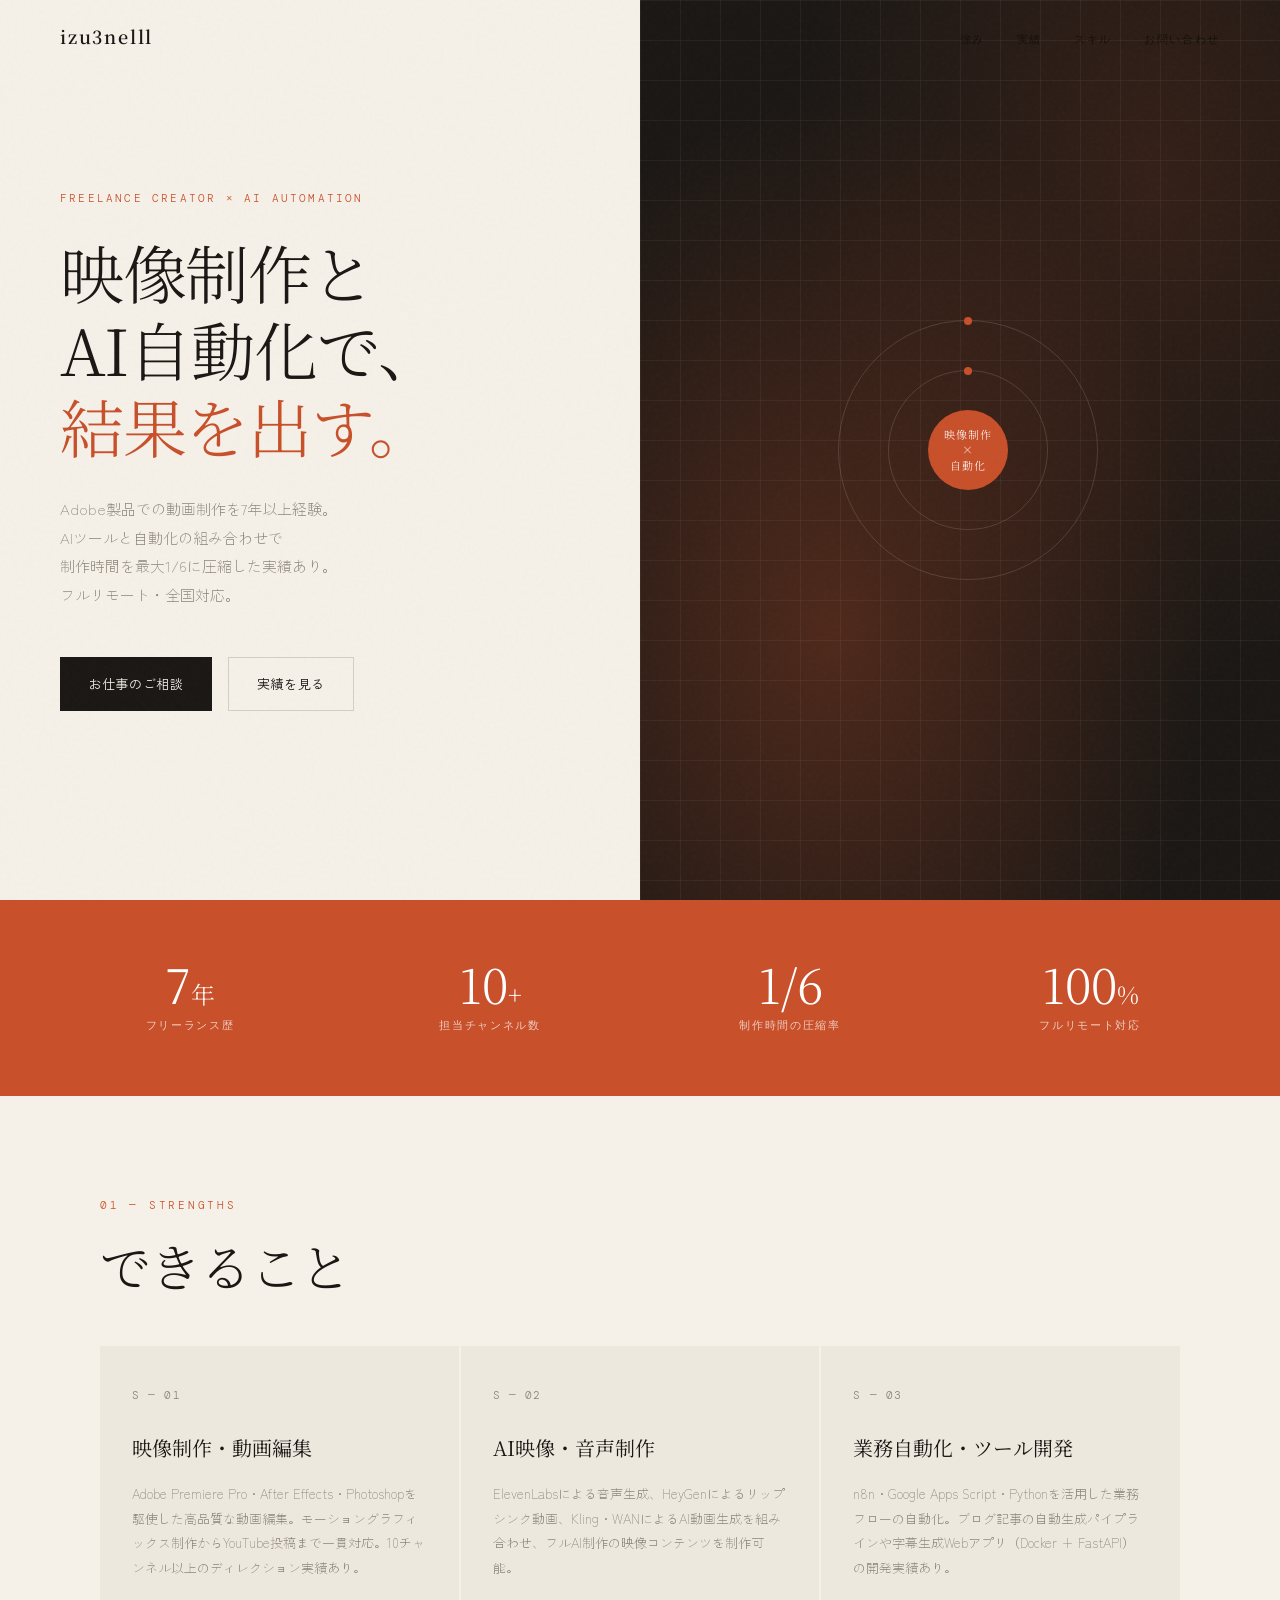
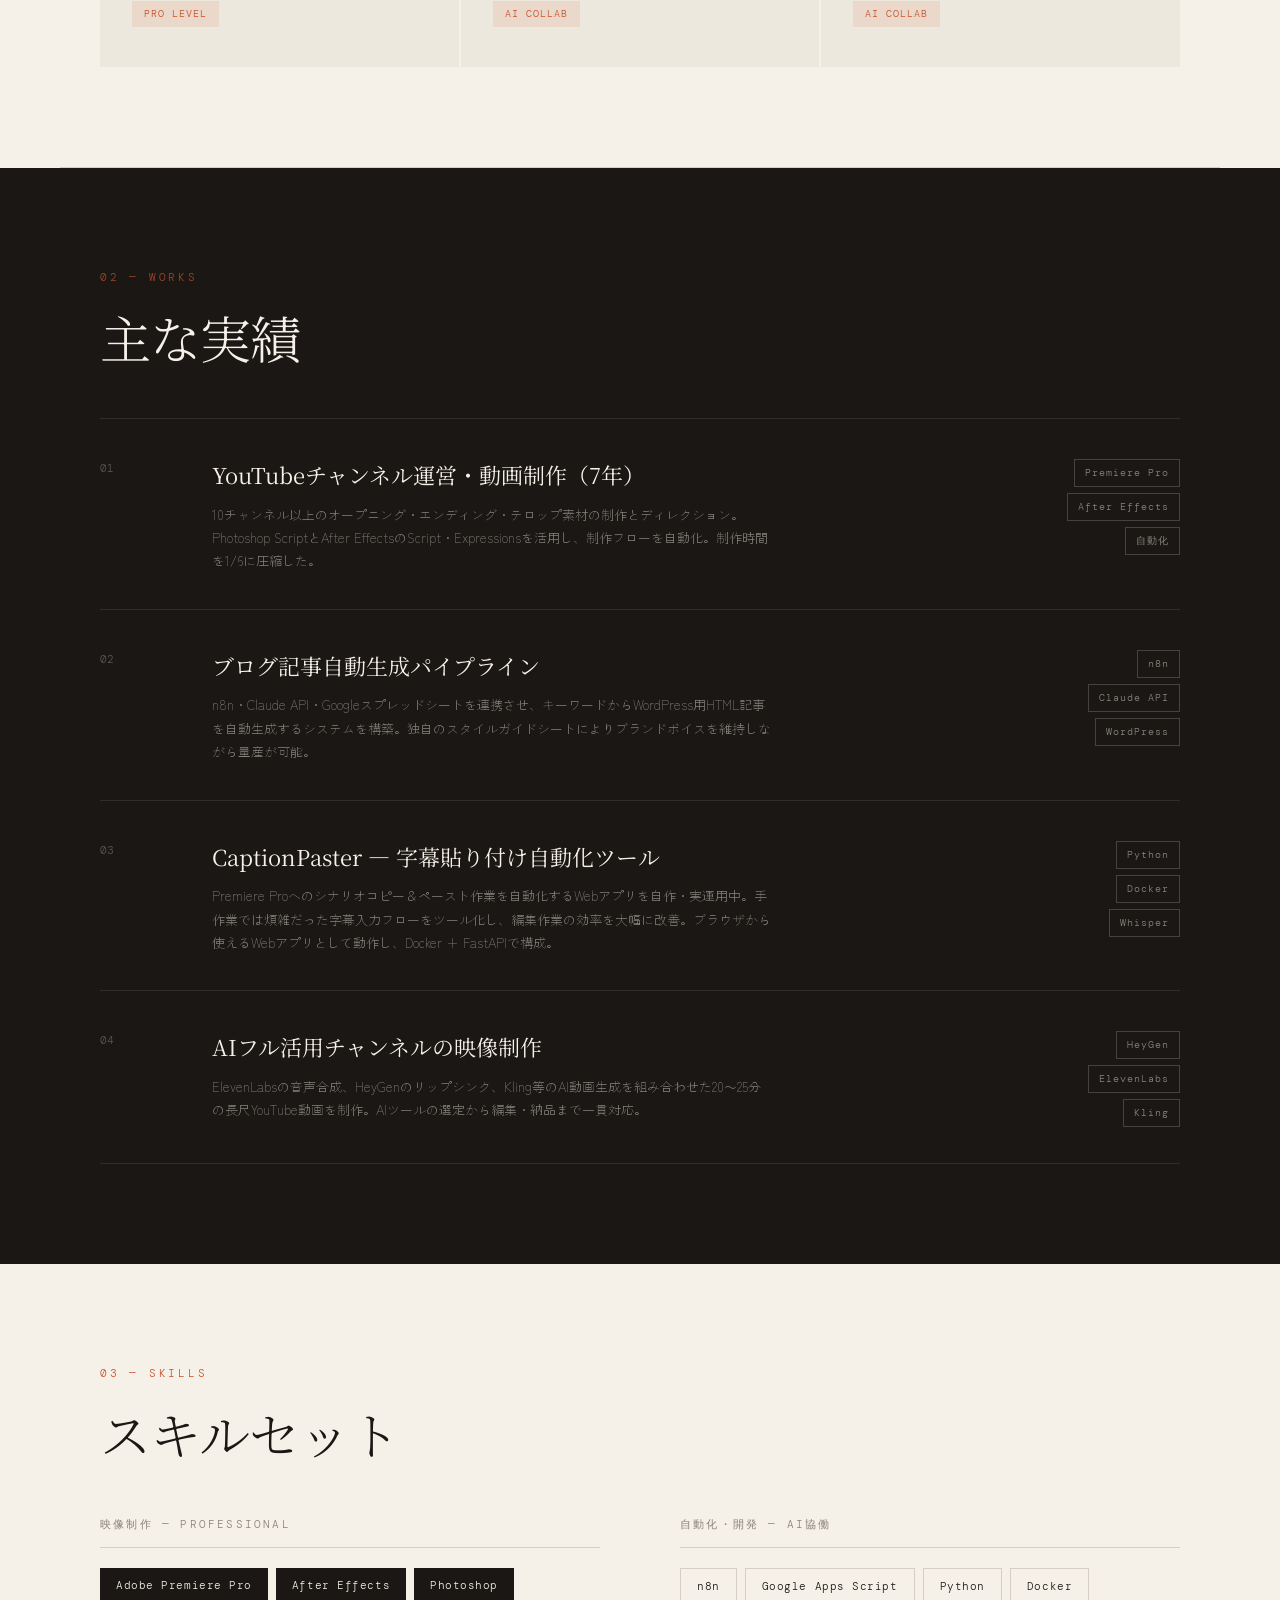
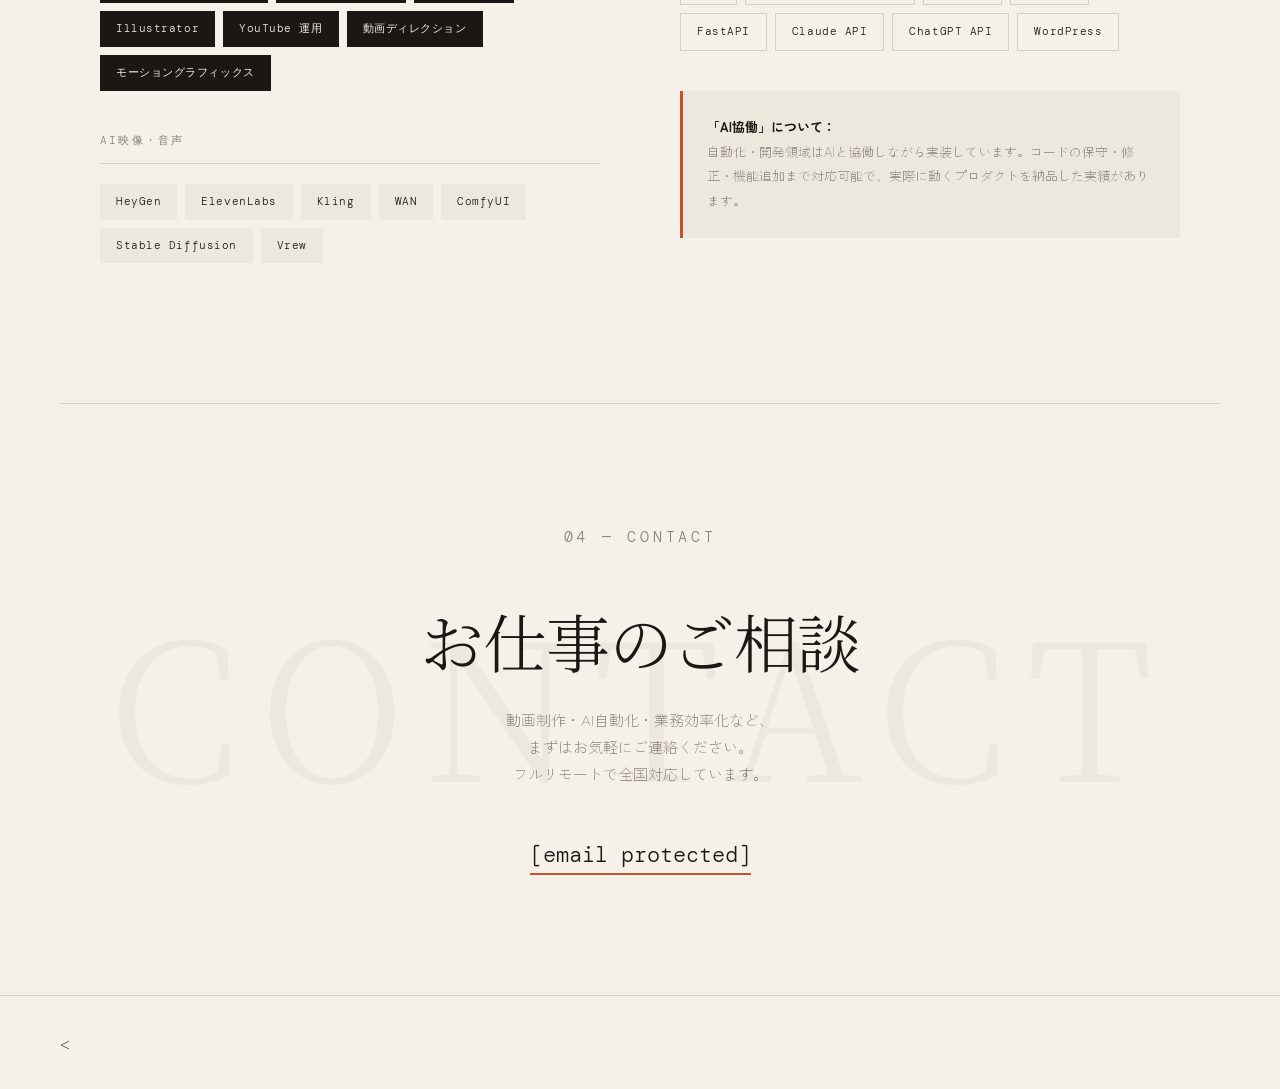
==== index.html @ 780c5727 "Create index.html" ====
<!DOCTYPE html>
<html lang="ja">
<head>
<meta charset="UTF-8">
<meta name="viewport" content="width=device-width, initial-scale=1.0">
<title>izu3nelll | 映像制作 × AI自動化 フリーランス</title>
<link href="https://fonts.googleapis.com/css2?family=Noto+Serif+JP:wght@300;400;600&family=Zen+Kaku+Gothic+New:wght@300;400;700&family=DM+Mono:ital,wght@0,300;1,300&display=swap" rel="stylesheet">
<style>
  :root {
    --ink: #1a1714;
    --paper: #f5f0e8;
    --accent: #c8502a;
    --muted: #8a8278;
    --light: #ede8de;
    --border: #d4cec4;
  }

  *, *::before, *::after { box-sizing: border-box; margin: 0; padding: 0; }

  html { scroll-behavior: smooth; }

  body {
    background: var(--paper);
    color: var(--ink);
    font-family: 'Zen Kaku Gothic New', sans-serif;
    font-weight: 300;
    line-height: 1.8;
    overflow-x: hidden;
  }

  /* ── NOISE TEXTURE OVERLAY ── */
  body::before {
    content: '';
    position: fixed;
    inset: 0;
    background-image: url("data:image/svg+xml,%3Csvg viewBox='0 0 256 256' xmlns='http://www.w3.org/2000/svg'%3E%3Cfilter id='noise'%3E%3CfeTurbulence type='fractalNoise' baseFrequency='0.9' numOctaves='4' stitchTiles='stitch'/%3E%3C/filter%3E%3Crect width='100%25' height='100%25' filter='url(%23noise)' opacity='0.04'/%3E%3C/svg%3E");
    pointer-events: none;
    z-index: 100;
    opacity: 0.6;
  }

  /* ── HEADER ── */
  header {
    min-height: 100vh;
    display: grid;
    grid-template-columns: 1fr 1fr;
    position: relative;
    overflow: hidden;
  }

  .header-left {
    padding: 80px 60px;
    display: flex;
    flex-direction: column;
    justify-content: center;
    position: relative;
    z-index: 2;
  }

  .header-right {
    background: var(--ink);
    position: relative;
    overflow: hidden;
    display: flex;
    align-items: center;
    justify-content: center;
  }

  .header-right::before {
    content: '';
    position: absolute;
    inset: 0;
    background: 
      radial-gradient(ellipse at 30% 70%, rgba(200, 80, 42, 0.3) 0%, transparent 60%),
      radial-gradient(ellipse at 80% 20%, rgba(200, 80, 42, 0.15) 0%, transparent 50%);
  }

  .grid-lines {
    position: absolute;
    inset: 0;
    background-image: 
      linear-gradient(rgba(245,240,232,0.05) 1px, transparent 1px),
      linear-gradient(90deg, rgba(245,240,232,0.05) 1px, transparent 1px);
    background-size: 40px 40px;
  }

  .header-visual {
    position: relative;
    z-index: 2;
    text-align: center;
    padding: 40px;
  }

  .header-visual .big-number {
    font-family: 'DM Mono', monospace;
    font-size: clamp(80px, 12vw, 160px);
    color: rgba(245,240,232,0.08);
    line-height: 1;
    letter-spacing: -0.05em;
    position: absolute;
    top: 50%;
    left: 50%;
    transform: translate(-50%, -50%);
    white-space: nowrap;
  }

  .skill-orbit {
    position: relative;
    width: 280px;
    height: 280px;
  }

  .orbit-center {
    position: absolute;
    top: 50%; left: 50%;
    transform: translate(-50%, -50%);
    width: 80px; height: 80px;
    border-radius: 50%;
    background: var(--accent);
    display: flex;
    align-items: center;
    justify-content: center;
    font-family: 'Noto Serif JP', serif;
    font-size: 11px;
    color: white;
    letter-spacing: 0.1em;
    text-align: center;
    line-height: 1.4;
  }

  .orbit-ring {
    position: absolute;
    top: 50%; left: 50%;
    border-radius: 50%;
    border: 1px solid rgba(245,240,232,0.15);
  }

  .orbit-ring-1 {
    width: 160px; height: 160px;
    margin: -80px 0 0 -80px;
    animation: rotate 20s linear infinite;
  }

  .orbit-ring-2 {
    width: 260px; height: 260px;
    margin: -130px 0 0 -130px;
    animation: rotate 35s linear infinite reverse;
  }

  .orbit-dot {
    position: absolute;
    width: 8px; height: 8px;
    border-radius: 50%;
    background: var(--accent);
    top: -4px; left: 50%;
    margin-left: -4px;
  }

  .orbit-label {
    position: absolute;
    font-family: 'DM Mono', monospace;
    font-size: 10px;
    color: rgba(245,240,232,0.7);
    white-space: nowrap;
    letter-spacing: 0.05em;
  }

  @keyframes rotate {
    from { transform: rotate(0deg); }
    to { transform: rotate(360deg); }
  }

  .eyebrow {
    font-family: 'DM Mono', monospace;
    font-size: 11px;
    letter-spacing: 0.2em;
    color: var(--accent);
    text-transform: uppercase;
    margin-bottom: 24px;
    opacity: 0;
    animation: fadeUp 0.8s ease 0.2s forwards;
  }

  h1 {
    font-family: 'Noto Serif JP', serif;
    font-size: clamp(42px, 5vw, 72px);
    font-weight: 300;
    line-height: 1.2;
    letter-spacing: -0.02em;
    margin-bottom: 32px;
    opacity: 0;
    animation: fadeUp 0.8s ease 0.4s forwards;
  }

  h1 em {
    font-style: normal;
    color: var(--accent);
  }

  .tagline {
    font-size: 15px;
    color: var(--muted);
    line-height: 1.9;
    max-width: 420px;
    margin-bottom: 48px;
    opacity: 0;
    animation: fadeUp 0.8s ease 0.6s forwards;
  }

  .cta-group {
    display: flex;
    gap: 16px;
    flex-wrap: wrap;
    opacity: 0;
    animation: fadeUp 0.8s ease 0.8s forwards;
  }

  .btn {
    display: inline-flex;
    align-items: center;
    gap: 8px;
    padding: 14px 28px;
    font-family: 'Zen Kaku Gothic New', sans-serif;
    font-size: 13px;
    font-weight: 400;
    letter-spacing: 0.05em;
    text-decoration: none;
    transition: all 0.3s ease;
    cursor: pointer;
    border: none;
  }

  .btn-primary {
    background: var(--ink);
    color: var(--paper);
  }

  .btn-primary:hover {
    background: var(--accent);
    transform: translateY(-2px);
  }

  .btn-secondary {
    background: transparent;
    color: var(--ink);
    border: 1px solid var(--border);
  }

  .btn-secondary:hover {
    border-color: var(--ink);
    transform: translateY(-2px);
  }

  @keyframes fadeUp {
    from { opacity: 0; transform: translateY(20px); }
    to { opacity: 1; transform: translateY(0); }
  }

  /* ── NAV ── */
  nav {
    position: fixed;
    top: 0; left: 0; right: 0;
    z-index: 50;
    padding: 20px 60px;
    display: flex;
    justify-content: space-between;
    align-items: center;
    mix-blend-mode: multiply;
  }

  .nav-logo {
    font-family: 'Noto Serif JP', serif;
    font-size: 18px;
    font-weight: 600;
    color: var(--ink);
    letter-spacing: 0.1em;
  }

  .nav-links {
    display: flex;
    gap: 32px;
    list-style: none;
  }

  .nav-links a {
    font-family: 'DM Mono', monospace;
    font-size: 11px;
    letter-spacing: 0.15em;
    color: var(--ink);
    text-decoration: none;
    text-transform: uppercase;
    opacity: 0.6;
    transition: opacity 0.2s;
  }

  .nav-links a:hover { opacity: 1; }

  /* ── SECTIONS ── */
  section {
    padding: 100px 60px;
    max-width: 1200px;
    margin: 0 auto;
  }

  .section-label {
    font-family: 'DM Mono', monospace;
    font-size: 11px;
    letter-spacing: 0.25em;
    color: var(--accent);
    text-transform: uppercase;
    margin-bottom: 16px;
  }

  h2 {
    font-family: 'Noto Serif JP', serif;
    font-size: clamp(32px, 4vw, 52px);
    font-weight: 300;
    line-height: 1.3;
    margin-bottom: 48px;
    letter-spacing: -0.02em;
  }

  /* ── STRENGTHS ── */
  .strengths-grid {
    display: grid;
    grid-template-columns: repeat(3, 1fr);
    gap: 2px;
    margin-top: 48px;
  }

  .strength-card {
    background: var(--light);
    padding: 40px 32px;
    position: relative;
    overflow: hidden;
    transition: background 0.3s ease;
  }

  .strength-card:hover {
    background: var(--ink);
    color: var(--paper);
  }

  .strength-card:hover .strength-num,
  .strength-card:hover .strength-desc {
    color: rgba(245,240,232,0.5);
  }

  .strength-card:hover h3 {
    color: var(--paper);
  }

  .strength-num {
    font-family: 'DM Mono', monospace;
    font-size: 11px;
    color: var(--muted);
    letter-spacing: 0.1em;
    margin-bottom: 24px;
    transition: color 0.3s;
  }

  .strength-card h3 {
    font-family: 'Noto Serif JP', serif;
    font-size: 20px;
    font-weight: 400;
    margin-bottom: 16px;
    transition: color 0.3s;
  }

  .strength-desc {
    font-size: 13px;
    line-height: 1.9;
    color: var(--muted);
    transition: color 0.3s;
  }

  .strength-tag {
    display: inline-block;
    margin-top: 20px;
    padding: 4px 12px;
    background: rgba(200,80,42,0.1);
    color: var(--accent);
    font-family: 'DM Mono', monospace;
    font-size: 10px;
    letter-spacing: 0.1em;
  }

  /* ── WORKS ── */
  .works-section {
    background: var(--ink);
    color: var(--paper);
    max-width: 100%;
    padding: 100px 0;
  }

  .works-inner {
    max-width: 1200px;
    margin: 0 auto;
    padding: 0 60px;
  }

  .works-section .section-label {
    color: rgba(200,80,42,0.8);
  }

  .works-section h2 {
    color: var(--paper);
  }

  .works-list {
    margin-top: 48px;
  }

  .work-item {
    display: grid;
    grid-template-columns: 80px 1fr auto;
    align-items: start;
    gap: 32px;
    padding: 36px 0;
    border-bottom: 1px solid rgba(245,240,232,0.1);
    transition: all 0.3s ease;
    cursor: default;
  }

  .work-item:first-child {
    border-top: 1px solid rgba(245,240,232,0.1);
  }

  .work-item:hover {
    padding-left: 16px;
  }

  .work-num {
    font-family: 'DM Mono', monospace;
    font-size: 11px;
    color: rgba(245,240,232,0.3);
    padding-top: 4px;
  }

  .work-content h3 {
    font-family: 'Noto Serif JP', serif;
    font-size: 22px;
    font-weight: 400;
    margin-bottom: 8px;
    color: var(--paper);
  }

  .work-content p {
    font-size: 13px;
    color: rgba(245,240,232,0.5);
    line-height: 1.8;
    max-width: 560px;
  }

  .work-tags {
    display: flex;
    flex-direction: column;
    gap: 6px;
    align-items: flex-end;
    padding-top: 4px;
  }

  .tag {
    font-family: 'DM Mono', monospace;
    font-size: 10px;
    letter-spacing: 0.1em;
    padding: 4px 10px;
    border: 1px solid rgba(245,240,232,0.2);
    color: rgba(245,240,232,0.5);
    white-space: nowrap;
  }

  /* ── SKILLS ── */
  .skills-section {
    display: grid;
    grid-template-columns: 1fr 1fr;
    gap: 80px;
    align-items: start;
  }

  .skill-group {
    margin-bottom: 40px;
  }

  .skill-group-title {
    font-family: 'DM Mono', monospace;
    font-size: 11px;
    letter-spacing: 0.2em;
    color: var(--muted);
    text-transform: uppercase;
    margin-bottom: 20px;
    padding-bottom: 12px;
    border-bottom: 1px solid var(--border);
  }

  .skill-items {
    display: flex;
    flex-wrap: wrap;
    gap: 8px;
  }

  .skill-chip {
    padding: 8px 16px;
    background: var(--light);
    font-family: 'DM Mono', monospace;
    font-size: 11px;
    color: var(--ink);
    letter-spacing: 0.05em;
    transition: all 0.2s;
  }

  .skill-chip:hover {
    background: var(--ink);
    color: var(--paper);
  }

  .skill-chip.pro {
    background: var(--ink);
    color: var(--paper);
  }

  .skill-chip.ai-collab {
    border: 1px solid var(--border);
    background: transparent;
  }

  .skills-note {
    margin-top: 32px;
    padding: 24px;
    border-left: 3px solid var(--accent);
    background: var(--light);
  }

  .skills-note p {
    font-size: 13px;
    line-height: 1.9;
    color: var(--muted);
  }

  .skills-note strong {
    color: var(--ink);
    font-weight: 700;
  }

  /* ── STATS ── */
  .stats-bar {
    background: var(--accent);
    padding: 60px;
    display: grid;
    grid-template-columns: repeat(4, 1fr);
    gap: 40px;
    text-align: center;
  }

  .stat-item {}

  .stat-num {
    font-family: 'Noto Serif JP', serif;
    font-size: 48px;
    font-weight: 300;
    color: white;
    line-height: 1;
    margin-bottom: 8px;
  }

  .stat-label {
    font-family: 'DM Mono', monospace;
    font-size: 11px;
    letter-spacing: 0.15em;
    color: rgba(255,255,255,0.7);
    text-transform: uppercase;
  }

  /* ── CONTACT ── */
  .contact-section {
    text-align: center;
    padding: 120px 60px;
    position: relative;
    overflow: hidden;
  }

  .contact-section::before {
    content: 'CONTACT';
    position: absolute;
    top: 50%;
    left: 50%;
    transform: translate(-50%, -50%);
    font-family: 'Noto Serif JP', serif;
    font-size: clamp(80px, 15vw, 200px);
    color: rgba(26,23,20,0.04);
    white-space: nowrap;
    pointer-events: none;
    letter-spacing: 0.1em;
  }

  .contact-section h2 {
    font-size: clamp(36px, 5vw, 64px);
    margin-bottom: 24px;
  }

  .contact-section p {
    font-size: 15px;
    color: var(--muted);
    margin-bottom: 48px;
    max-width: 480px;
    margin-left: auto;
    margin-right: auto;
  }

  .contact-email {
    font-family: 'DM Mono', monospace;
    font-size: clamp(14px, 2vw, 22px);
    color: var(--ink);
    text-decoration: none;
    border-bottom: 2px solid var(--accent);
    padding-bottom: 4px;
    transition: color 0.2s;
  }

  .contact-email:hover { color: var(--accent); }

  /* ── FOOTER ── */
  footer {
    padding: 32px 60px;
    border-top: 1px solid var(--border);
    display: flex;
    justify-content: space-between;
    align-items: center;
  }

  footer p {
    font-family: 'DM Mono', monospace;
    font-size: 11px;
    color: var(--muted);
    letter-spacing: 0.1em;
  }

  /* ── DIVIDER ── */
  .divider {
    height: 1px;
    background: var(--border);
    margin: 0 60px;
  }

  /* ── RESPONSIVE ── */
  @media (max-width: 900px) {
    header { grid-template-columns: 1fr; }
    .header-right { display: none; }
    .header-left { padding: 120px 32px 80px; }
    nav { padding: 20px 32px; }
    .nav-links { display: none; }
    section { padding: 72px 32px; }
    .strengths-grid { grid-template-columns: 1fr; gap: 2px; }
    .skills-section { grid-template-columns: 1fr; gap: 48px; }
    .stats-bar { grid-template-columns: repeat(2, 1fr); padding: 40px 32px; }
    .works-inner { padding: 0 32px; }
    .work-item { grid-template-columns: 48px 1fr; }
    .work-tags { display: none; }
    .contact-section { padding: 80px 32px; }
    footer { padding: 24px 32px; flex-direction: column; gap: 12px; text-align: center; }
    .divider { margin: 0 32px; }
  }
</style>
</head>
<body>

<nav>
  <div class="nav-logo">izu3nelll</div>
  <ul class="nav-links">
    <li><a href="#strengths">強み</a></li>
    <li><a href="#works">実績</a></li>
    <li><a href="#skills">スキル</a></li>
    <li><a href="#contact">お問い合わせ</a></li>
  </ul>
</nav>

<!-- HERO -->
<header>
  <div class="header-left">
    <p class="eyebrow">Freelance Creator × AI Automation</p>
    <h1>映像制作と<br>AI自動化で、<br><em>結果を出す。</em></h1>
    <p class="tagline">
      Adobe製品での動画制作を7年以上経験。<br>
      AIツールと自動化の組み合わせで<br>制作時間を最大1/6に圧縮した実績あり。<br>
      フルリモート・全国対応。
    </p>
    <div class="cta-group">
      <a href="#contact" class="btn btn-primary">お仕事のご相談</a>
      <a href="#works" class="btn btn-secondary">実績を見る</a>
    </div>
  </div>

  <div class="header-right">
    <div class="grid-lines"></div>
    <div class="big-number">7Y</div>
    <div class="header-visual">
      <div class="skill-orbit">
        <div class="orbit-ring orbit-ring-1">
          <div class="orbit-dot"></div>
        </div>
        <div class="orbit-ring orbit-ring-2">
          <div class="orbit-dot"></div>
        </div>
        <div class="orbit-center">映像制作<br>×<br>自動化</div>
      </div>
    </div>
  </div>
</header>

<!-- STATS -->
<div class="stats-bar">
  <div class="stat-item">
    <div class="stat-num">7<span style="font-size:24px">年</span></div>
    <div class="stat-label">フリーランス歴</div>
  </div>
  <div class="stat-item">
    <div class="stat-num">10<span style="font-size:24px">+</span></div>
    <div class="stat-label">担当チャンネル数</div>
  </div>
  <div class="stat-item">
    <div class="stat-num">1/6</div>
    <div class="stat-label">制作時間の圧縮率</div>
  </div>
  <div class="stat-item">
    <div class="stat-num">100<span style="font-size:24px">%</span></div>
    <div class="stat-label">フルリモート対応</div>
  </div>
</div>

<!-- STRENGTHS -->
<section id="strengths">
  <p class="section-label">01 — Strengths</p>
  <h2>できること</h2>

  <div class="strengths-grid">
    <div class="strength-card">
      <p class="strength-num">S — 01</p>
      <h3>映像制作・動画編集</h3>
      <p class="strength-desc">
        Adobe Premiere Pro・After Effects・Photoshopを駆使した高品質な動画編集。モーショングラフィックス制作からYouTube投稿まで一貫対応。10チャンネル以上のディレクション実績あり。
      </p>
      <span class="strength-tag">PRO LEVEL</span>
    </div>

    <div class="strength-card">
      <p class="strength-num">S — 02</p>
      <h3>AI映像・音声制作</h3>
      <p class="strength-desc">
        ElevenLabsによる音声生成、HeyGenによるリップシンク動画、Kling・WANによるAI動画生成を組み合わせ、フルAI制作の映像コンテンツを制作可能。
      </p>
      <span class="strength-tag">AI COLLAB</span>
    </div>

    <div class="strength-card">
      <p class="strength-num">S — 03</p>
      <h3>業務自動化・ツール開発</h3>
      <p class="strength-desc">
        n8n・Google Apps Script・Pythonを活用した業務フローの自動化。ブログ記事の自動生成パイプラインや字幕生成Webアプリ（Docker + FastAPI）の開発実績あり。
      </p>
      <span class="strength-tag">AI COLLAB</span>
    </div>
  </div>
</section>

<div class="divider"></div>

<!-- WORKS -->
<div class="works-section" id="works">
  <div class="works-inner">
    <p class="section-label">02 — Works</p>
    <h2>主な実績</h2>

    <div class="works-list">
      <div class="work-item">
        <div class="work-num">01</div>
        <div class="work-content">
          <h3>YouTubeチャンネル運営・動画制作（7年）</h3>
          <p>10チャンネル以上のオープニング・エンディング・テロップ素材の制作とディレクション。Photoshop ScriptとAfter EffectsのScript・Expressionsを活用し、制作フローを自動化。制作時間を1/6に圧縮した。</p>
        </div>
        <div class="work-tags">
          <span class="tag">Premiere Pro</span>
          <span class="tag">After Effects</span>
          <span class="tag">自動化</span>
        </div>
      </div>

      <div class="work-item">
        <div class="work-num">02</div>
        <div class="work-content">
          <h3>ブログ記事自動生成パイプライン</h3>
          <p>n8n・Claude API・Googleスプレッドシートを連携させ、キーワードからWordPress用HTML記事を自動生成するシステムを構築。独自のスタイルガイドシートによりブランドボイスを維持しながら量産が可能。</p>
        </div>
        <div class="work-tags">
          <span class="tag">n8n</span>
          <span class="tag">Claude API</span>
          <span class="tag">WordPress</span>
        </div>
      </div>

      <div class="work-item">
        <div class="work-num">03</div>
        <div class="work-content">
          <h3>CaptionPaster — 字幕貼り付け自動化ツール</h3>
          <p>Premiere Proへのシナリオコピー＆ペースト作業を自動化するWebアプリを自作・実運用中。手作業では煩雑だった字幕入力フローをツール化し、編集作業の効率を大幅に改善。ブラウザから使えるWebアプリとして動作し、Docker + FastAPIで構成。</p>
        </div>
        <div class="work-tags">
          <span class="tag">Python</span>
          <span class="tag">Docker</span>
          <span class="tag">Whisper</span>
        </div>
      </div>

      <div class="work-item">
        <div class="work-num">04</div>
        <div class="work-content">
          <h3>AIフル活用チャンネルの映像制作</h3>
          <p>ElevenLabsの音声合成、HeyGenのリップシンク、Kling等のAI動画生成を組み合わせた20〜25分の長尺YouTube動画を制作。AIツールの選定から編集・納品まで一貫対応。</p>
        </div>
        <div class="work-tags">
          <span class="tag">HeyGen</span>
          <span class="tag">ElevenLabs</span>
          <span class="tag">Kling</span>
        </div>
      </div>
    </div>
  </div>
</div>

<!-- SKILLS -->
<section id="skills">
  <p class="section-label">03 — Skills</p>
  <h2>スキルセット</h2>

  <div class="skills-section">
    <div>
      <div class="skill-group">
        <p class="skill-group-title">映像制作 — Professional</p>
        <div class="skill-items">
          <span class="skill-chip pro">Adobe Premiere Pro</span>
          <span class="skill-chip pro">After Effects</span>
          <span class="skill-chip pro">Photoshop</span>
          <span class="skill-chip pro">Illustrator</span>
          <span class="skill-chip pro">YouTube 運用</span>
          <span class="skill-chip pro">動画ディレクション</span>
          <span class="skill-chip pro">モーショングラフィックス</span>
        </div>
      </div>

      <div class="skill-group">
        <p class="skill-group-title">AI映像・音声</p>
        <div class="skill-items">
          <span class="skill-chip">HeyGen</span>
          <span class="skill-chip">ElevenLabs</span>
          <span class="skill-chip">Kling</span>
          <span class="skill-chip">WAN</span>
          <span class="skill-chip">ComfyUI</span>
          <span class="skill-chip">Stable Diffusion</span>
          <span class="skill-chip">Vrew</span>
        </div>
      </div>
    </div>

    <div>
      <div class="skill-group">
        <p class="skill-group-title">自動化・開発 — AI協働</p>
        <div class="skill-items">
          <span class="skill-chip ai-collab">n8n</span>
          <span class="skill-chip ai-collab">Google Apps Script</span>
          <span class="skill-chip ai-collab">Python</span>
          <span class="skill-chip ai-collab">Docker</span>
          <span class="skill-chip ai-collab">FastAPI</span>
          <span class="skill-chip ai-collab">Claude API</span>
          <span class="skill-chip ai-collab">ChatGPT API</span>
          <span class="skill-chip ai-collab">WordPress</span>
        </div>
      </div>

      <div class="skills-note">
        <p>
          <strong>「AI協働」について：</strong><br>
          自動化・開発領域はAIと協働しながら実装しています。コードの保守・修正・機能追加まで対応可能で、実際に動くプロダクトを納品した実績があります。
        </p>
      </div>
    </div>
  </div>
</section>

<div class="divider"></div>

<!-- CONTACT -->
<section id="contact" class="contact-section">
  <p class="section-label">04 — Contact</p>
  <h2>お仕事のご相談</h2>
  <p>
    動画制作・AI自動化・業務効率化など、<br>
    まずはお気軽にご連絡ください。<br>
    フルリモートで全国対応しています。
  </p>
  <a href="/cdn-cgi/l/email-protection#1e67716b6c5e7b737f7772307d7173" class="contact-email"><span class="__cf_email__" data-cfemail="a7dec8d2d5e7c2cac6cecb89c4c8ca">[email&#160;protected]</span></a>
</section>

<footer>
  <
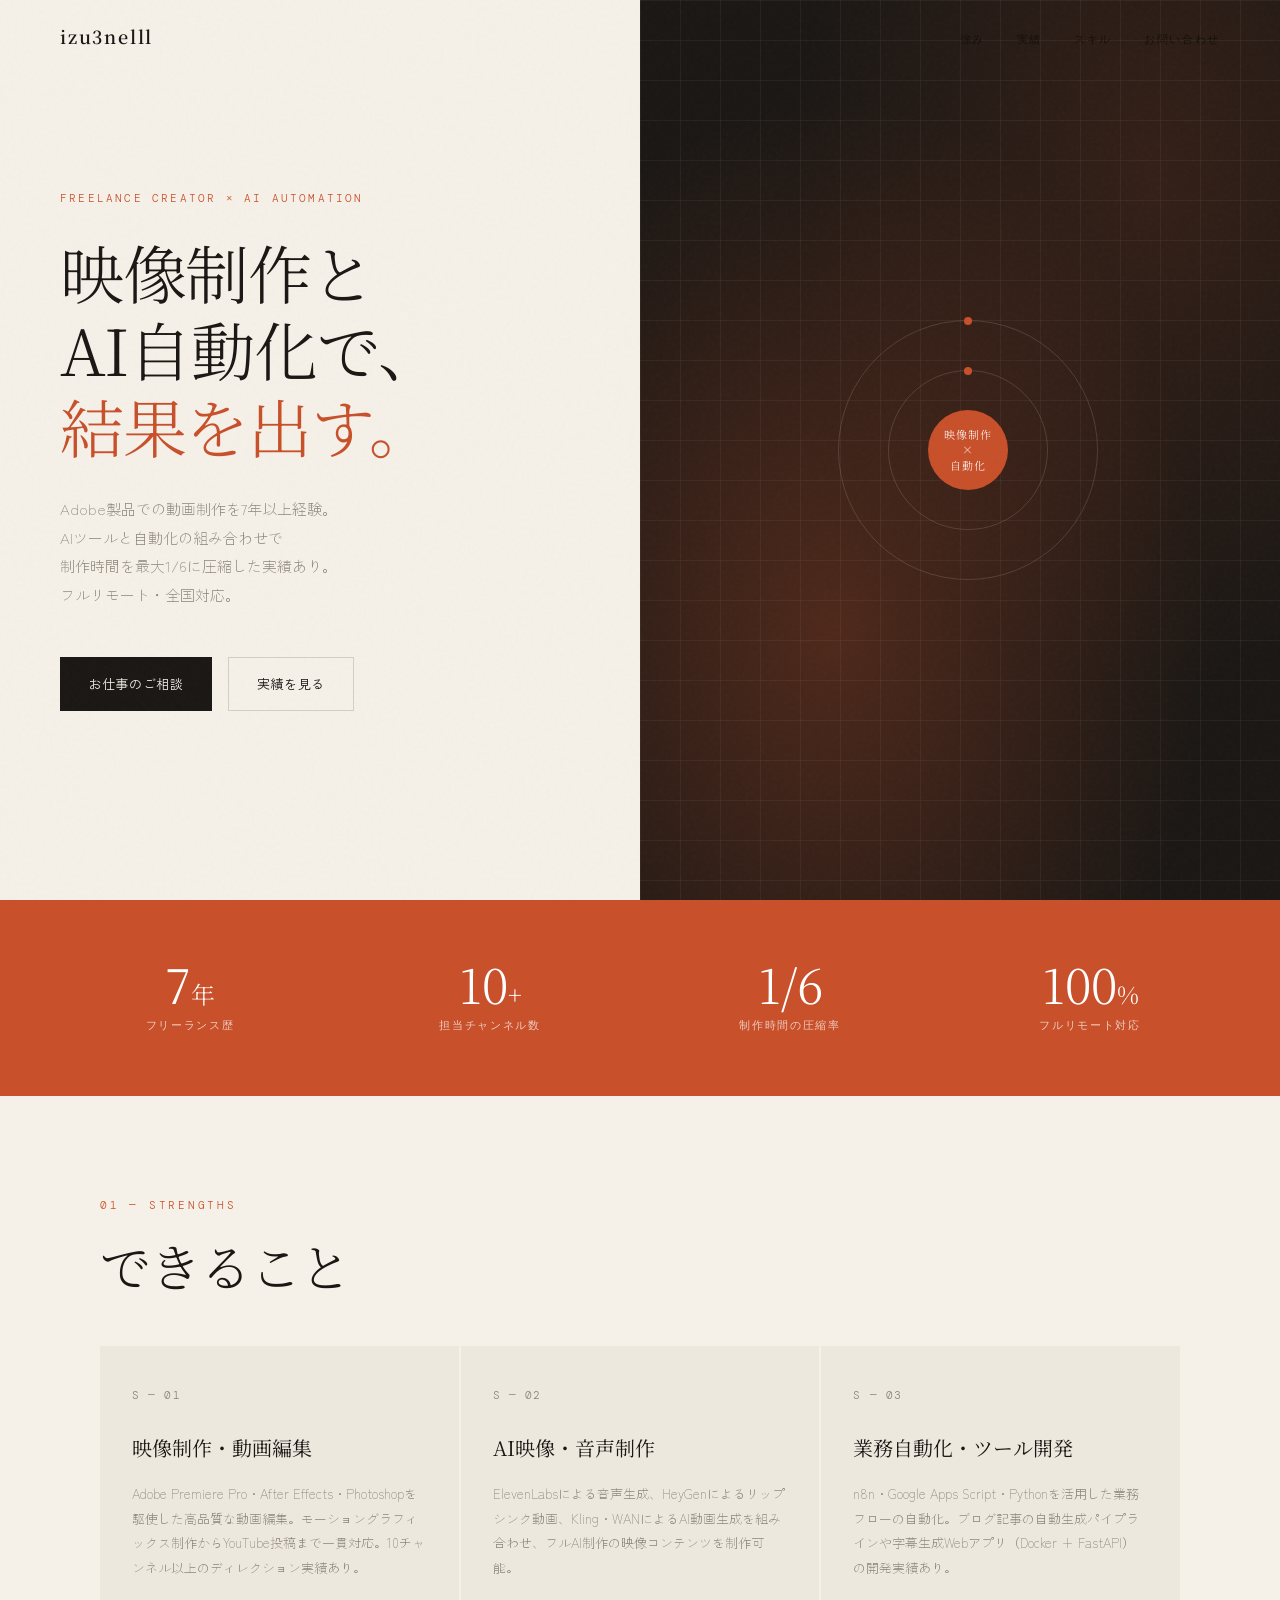
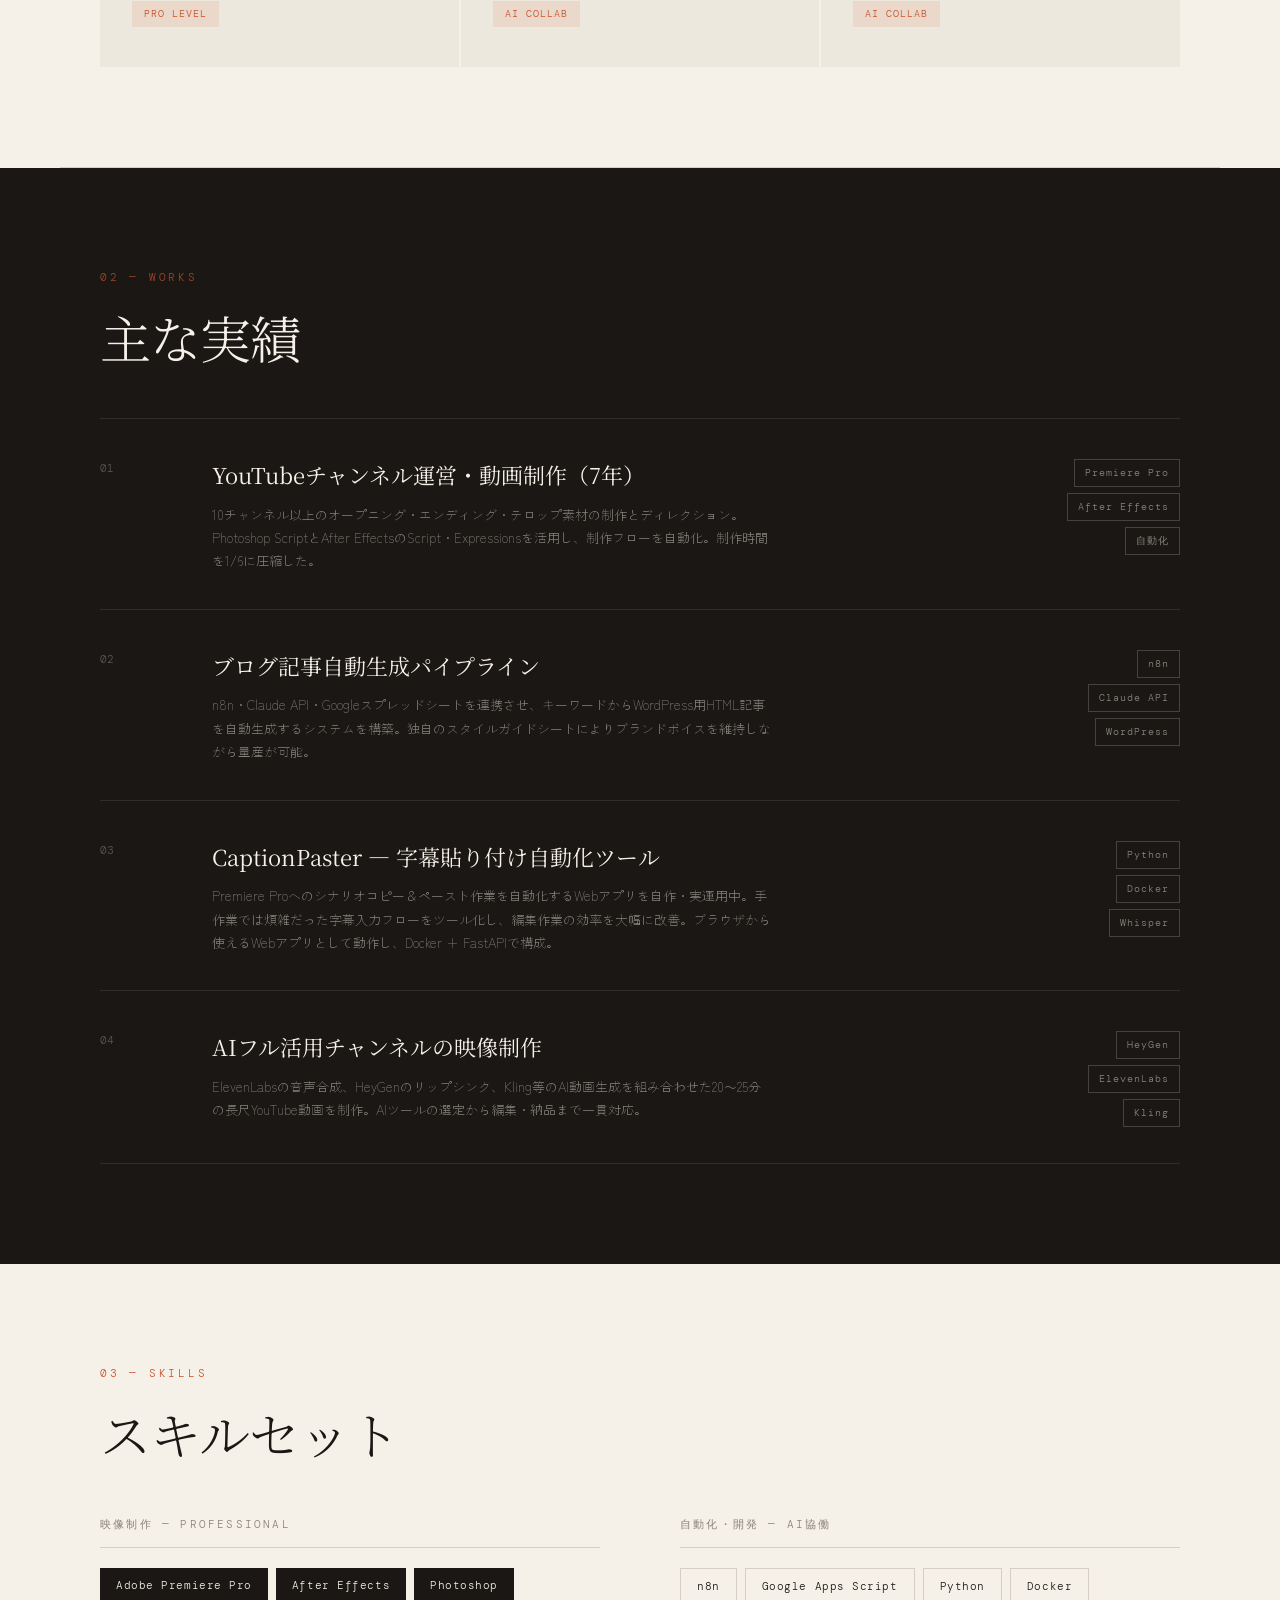
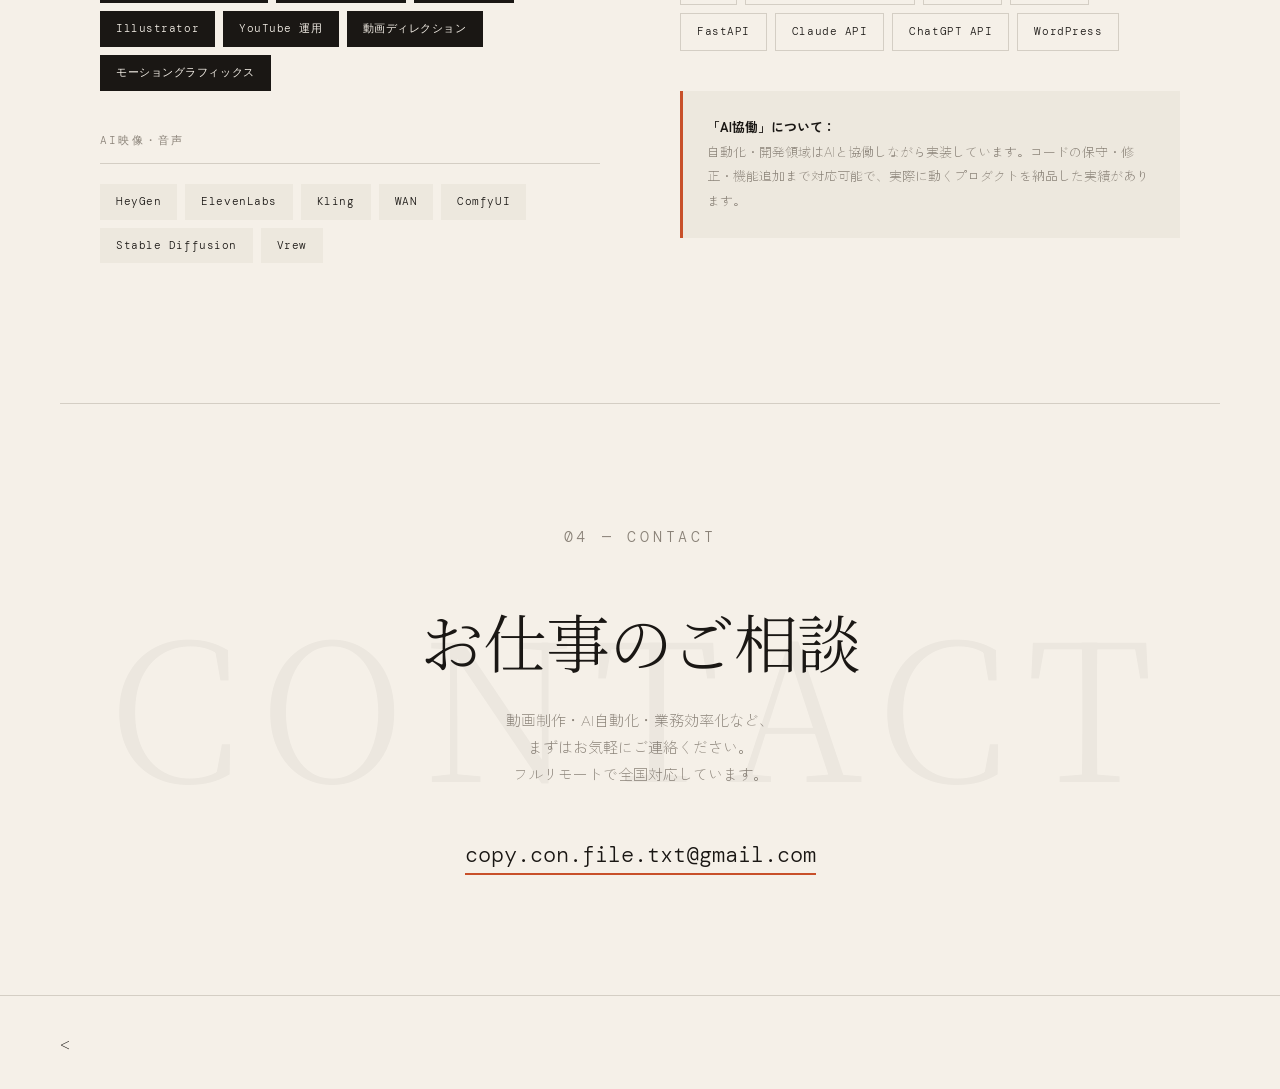
==== commit e815555d: "Update index.html" ====
--- a/index.html
+++ b/index.html
@@ -896,7 +896,7 @@
     まずはお気軽にご連絡ください。<br>
     フルリモートで全国対応しています。
   </p>
-  <a href="/cdn-cgi/l/email-protection#1e67716b6c5e7b737f7772307d7173" class="contact-email"><span class="__cf_email__" data-cfemail="a7dec8d2d5e7c2cac6cecb89c4c8ca">[email&#160;protected]</span></a>
+  <a href="mailto:copy.con.file.txt@gmail.com" class="contact-email">copy.con.file.txt@gmail.com</a>
 </section>
 
 <footer>
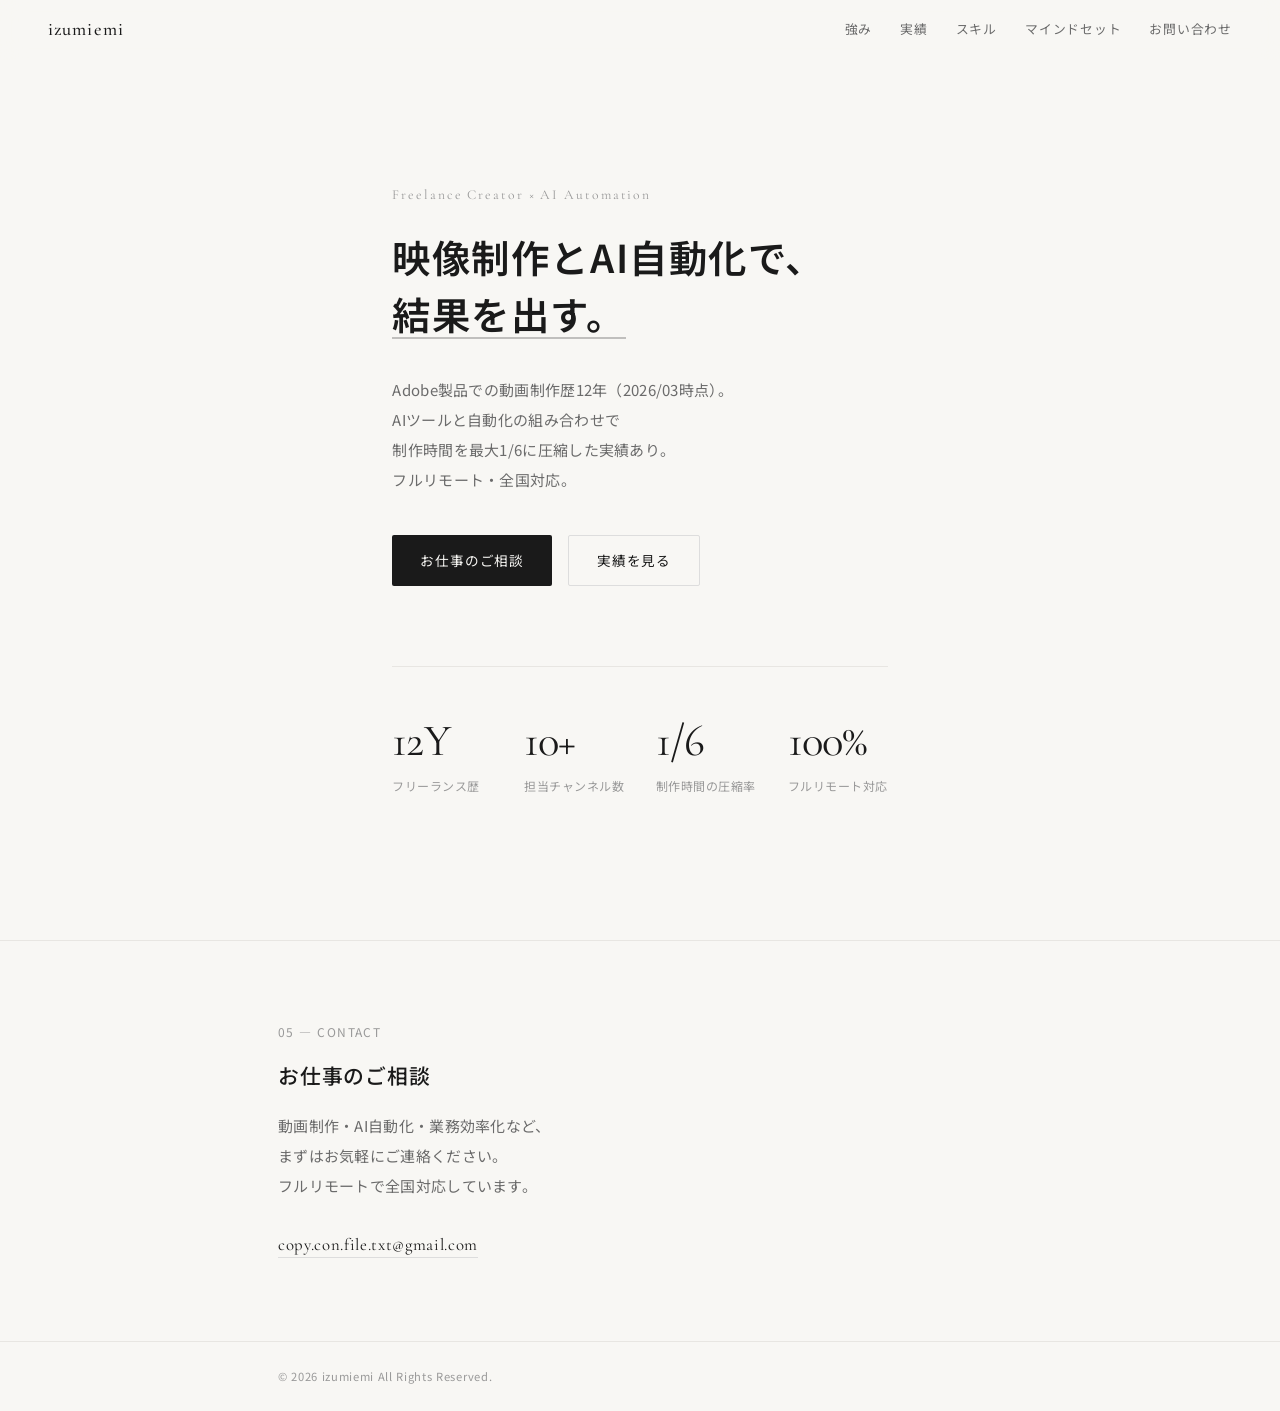
==== commit 1159e4ce: "Add files via upload" ====
--- a/index.html
+++ b/index.html
@@ -1,903 +1,102 @@
 <!DOCTYPE html>
 <html lang="ja">
 <head>
-<meta charset="UTF-8">
-<meta name="viewport" content="width=device-width, initial-scale=1.0">
-<title>izu3nelll | 映像制作 × AI自動化 フリーランス</title>
-<link href="https://fonts.googleapis.com/css2?family=Noto+Serif+JP:wght@300;400;600&family=Zen+Kaku+Gothic+New:wght@300;400;700&family=DM+Mono:ital,wght@0,300;1,300&display=swap" rel="stylesheet">
-<style>
-  :root {
-    --ink: #1a1714;
-    --paper: #f5f0e8;
-    --accent: #c8502a;
-    --muted: #8a8278;
-    --light: #ede8de;
-    --border: #d4cec4;
-  }
-
-  *, *::before, *::after { box-sizing: border-box; margin: 0; padding: 0; }
-
-  html { scroll-behavior: smooth; }
-
-  body {
-    background: var(--paper);
-    color: var(--ink);
-    font-family: 'Zen Kaku Gothic New', sans-serif;
-    font-weight: 300;
-    line-height: 1.8;
-    overflow-x: hidden;
-  }
-
-  /* ── NOISE TEXTURE OVERLAY ── */
-  body::before {
-    content: '';
-    position: fixed;
-    inset: 0;
-    background-image: url("data:image/svg+xml,%3Csvg viewBox='0 0 256 256' xmlns='http://www.w3.org/2000/svg'%3E%3Cfilter id='noise'%3E%3CfeTurbulence type='fractalNoise' baseFrequency='0.9' numOctaves='4' stitchTiles='stitch'/%3E%3C/filter%3E%3Crect width='100%25' height='100%25' filter='url(%23noise)' opacity='0.04'/%3E%3C/svg%3E");
-    pointer-events: none;
-    z-index: 100;
-    opacity: 0.6;
-  }
-
-  /* ── HEADER ── */
-  header {
-    min-height: 100vh;
-    display: grid;
-    grid-template-columns: 1fr 1fr;
-    position: relative;
-    overflow: hidden;
-  }
-
-  .header-left {
-    padding: 80px 60px;
-    display: flex;
-    flex-direction: column;
-    justify-content: center;
-    position: relative;
-    z-index: 2;
-  }
-
-  .header-right {
-    background: var(--ink);
-    position: relative;
-    overflow: hidden;
-    display: flex;
-    align-items: center;
-    justify-content: center;
-  }
-
-  .header-right::before {
-    content: '';
-    position: absolute;
-    inset: 0;
-    background: 
-      radial-gradient(ellipse at 30% 70%, rgba(200, 80, 42, 0.3) 0%, transparent 60%),
-      radial-gradient(ellipse at 80% 20%, rgba(200, 80, 42, 0.15) 0%, transparent 50%);
-  }
-
-  .grid-lines {
-    position: absolute;
-    inset: 0;
-    background-image: 
-      linear-gradient(rgba(245,240,232,0.05) 1px, transparent 1px),
-      linear-gradient(90deg, rgba(245,240,232,0.05) 1px, transparent 1px);
-    background-size: 40px 40px;
-  }
-
-  .header-visual {
-    position: relative;
-    z-index: 2;
-    text-align: center;
-    padding: 40px;
-  }
-
-  .header-visual .big-number {
-    font-family: 'DM Mono', monospace;
-    font-size: clamp(80px, 12vw, 160px);
-    color: rgba(245,240,232,0.08);
-    line-height: 1;
-    letter-spacing: -0.05em;
-    position: absolute;
-    top: 50%;
-    left: 50%;
-    transform: translate(-50%, -50%);
-    white-space: nowrap;
-  }
-
-  .skill-orbit {
-    position: relative;
-    width: 280px;
-    height: 280px;
-  }
-
-  .orbit-center {
-    position: absolute;
-    top: 50%; left: 50%;
-    transform: translate(-50%, -50%);
-    width: 80px; height: 80px;
-    border-radius: 50%;
-    background: var(--accent);
-    display: flex;
-    align-items: center;
-    justify-content: center;
-    font-family: 'Noto Serif JP', serif;
-    font-size: 11px;
-    color: white;
-    letter-spacing: 0.1em;
-    text-align: center;
-    line-height: 1.4;
-  }
-
-  .orbit-ring {
-    position: absolute;
-    top: 50%; left: 50%;
-    border-radius: 50%;
-    border: 1px solid rgba(245,240,232,0.15);
-  }
-
-  .orbit-ring-1 {
-    width: 160px; height: 160px;
-    margin: -80px 0 0 -80px;
-    animation: rotate 20s linear infinite;
-  }
-
-  .orbit-ring-2 {
-    width: 260px; height: 260px;
-    margin: -130px 0 0 -130px;
-    animation: rotate 35s linear infinite reverse;
-  }
-
-  .orbit-dot {
-    position: absolute;
-    width: 8px; height: 8px;
-    border-radius: 50%;
-    background: var(--accent);
-    top: -4px; left: 50%;
-    margin-left: -4px;
-  }
-
-  .orbit-label {
-    position: absolute;
-    font-family: 'DM Mono', monospace;
-    font-size: 10px;
-    color: rgba(245,240,232,0.7);
-    white-space: nowrap;
-    letter-spacing: 0.05em;
-  }
-
-  @keyframes rotate {
-    from { transform: rotate(0deg); }
-    to { transform: rotate(360deg); }
-  }
-
-  .eyebrow {
-    font-family: 'DM Mono', monospace;
-    font-size: 11px;
-    letter-spacing: 0.2em;
-    color: var(--accent);
-    text-transform: uppercase;
-    margin-bottom: 24px;
-    opacity: 0;
-    animation: fadeUp 0.8s ease 0.2s forwards;
-  }
-
-  h1 {
-    font-family: 'Noto Serif JP', serif;
-    font-size: clamp(42px, 5vw, 72px);
-    font-weight: 300;
-    line-height: 1.2;
-    letter-spacing: -0.02em;
-    margin-bottom: 32px;
-    opacity: 0;
-    animation: fadeUp 0.8s ease 0.4s forwards;
-  }
-
-  h1 em {
-    font-style: normal;
-    color: var(--accent);
-  }
-
-  .tagline {
-    font-size: 15px;
-    color: var(--muted);
-    line-height: 1.9;
-    max-width: 420px;
-    margin-bottom: 48px;
-    opacity: 0;
-    animation: fadeUp 0.8s ease 0.6s forwards;
-  }
-
-  .cta-group {
-    display: flex;
-    gap: 16px;
-    flex-wrap: wrap;
-    opacity: 0;
-    animation: fadeUp 0.8s ease 0.8s forwards;
-  }
-
-  .btn {
-    display: inline-flex;
-    align-items: center;
-    gap: 8px;
-    padding: 14px 28px;
-    font-family: 'Zen Kaku Gothic New', sans-serif;
-    font-size: 13px;
-    font-weight: 400;
-    letter-spacing: 0.05em;
-    text-decoration: none;
-    transition: all 0.3s ease;
-    cursor: pointer;
-    border: none;
-  }
-
-  .btn-primary {
-    background: var(--ink);
-    color: var(--paper);
-  }
-
-  .btn-primary:hover {
-    background: var(--accent);
-    transform: translateY(-2px);
-  }
-
-  .btn-secondary {
-    background: transparent;
-    color: var(--ink);
-    border: 1px solid var(--border);
-  }
-
-  .btn-secondary:hover {
-    border-color: var(--ink);
-    transform: translateY(-2px);
-  }
-
-  @keyframes fadeUp {
-    from { opacity: 0; transform: translateY(20px); }
-    to { opacity: 1; transform: translateY(0); }
-  }
-
-  /* ── NAV ── */
-  nav {
-    position: fixed;
-    top: 0; left: 0; right: 0;
-    z-index: 50;
-    padding: 20px 60px;
-    display: flex;
-    justify-content: space-between;
-    align-items: center;
-    mix-blend-mode: multiply;
-  }
-
-  .nav-logo {
-    font-family: 'Noto Serif JP', serif;
-    font-size: 18px;
-    font-weight: 600;
-    color: var(--ink);
-    letter-spacing: 0.1em;
-  }
-
-  .nav-links {
-    display: flex;
-    gap: 32px;
-    list-style: none;
-  }
-
-  .nav-links a {
-    font-family: 'DM Mono', monospace;
-    font-size: 11px;
-    letter-spacing: 0.15em;
-    color: var(--ink);
-    text-decoration: none;
-    text-transform: uppercase;
-    opacity: 0.6;
-    transition: opacity 0.2s;
-  }
-
-  .nav-links a:hover { opacity: 1; }
-
-  /* ── SECTIONS ── */
-  section {
-    padding: 100px 60px;
-    max-width: 1200px;
-    margin: 0 auto;
-  }
-
-  .section-label {
-    font-family: 'DM Mono', monospace;
-    font-size: 11px;
-    letter-spacing: 0.25em;
-    color: var(--accent);
-    text-transform: uppercase;
-    margin-bottom: 16px;
-  }
-
-  h2 {
-    font-family: 'Noto Serif JP', serif;
-    font-size: clamp(32px, 4vw, 52px);
-    font-weight: 300;
-    line-height: 1.3;
-    margin-bottom: 48px;
-    letter-spacing: -0.02em;
-  }
-
-  /* ── STRENGTHS ── */
-  .strengths-grid {
-    display: grid;
-    grid-template-columns: repeat(3, 1fr);
-    gap: 2px;
-    margin-top: 48px;
-  }
-
-  .strength-card {
-    background: var(--light);
-    padding: 40px 32px;
-    position: relative;
-    overflow: hidden;
-    transition: background 0.3s ease;
-  }
-
-  .strength-card:hover {
-    background: var(--ink);
-    color: var(--paper);
-  }
-
-  .strength-card:hover .strength-num,
-  .strength-card:hover .strength-desc {
-    color: rgba(245,240,232,0.5);
-  }
-
-  .strength-card:hover h3 {
-    color: var(--paper);
-  }
-
-  .strength-num {
-    font-family: 'DM Mono', monospace;
-    font-size: 11px;
-    color: var(--muted);
-    letter-spacing: 0.1em;
-    margin-bottom: 24px;
-    transition: color 0.3s;
-  }
-
-  .strength-card h3 {
-    font-family: 'Noto Serif JP', serif;
-    font-size: 20px;
-    font-weight: 400;
-    margin-bottom: 16px;
-    transition: color 0.3s;
-  }
-
-  .strength-desc {
-    font-size: 13px;
-    line-height: 1.9;
-    color: var(--muted);
-    transition: color 0.3s;
-  }
-
-  .strength-tag {
-    display: inline-block;
-    margin-top: 20px;
-    padding: 4px 12px;
-    background: rgba(200,80,42,0.1);
-    color: var(--accent);
-    font-family: 'DM Mono', monospace;
-    font-size: 10px;
-    letter-spacing: 0.1em;
-  }
-
-  /* ── WORKS ── */
-  .works-section {
-    background: var(--ink);
-    color: var(--paper);
-    max-width: 100%;
-    padding: 100px 0;
-  }
-
-  .works-inner {
-    max-width: 1200px;
-    margin: 0 auto;
-    padding: 0 60px;
-  }
-
-  .works-section .section-label {
-    color: rgba(200,80,42,0.8);
-  }
-
-  .works-section h2 {
-    color: var(--paper);
-  }
-
-  .works-list {
-    margin-top: 48px;
-  }
-
-  .work-item {
-    display: grid;
-    grid-template-columns: 80px 1fr auto;
-    align-items: start;
-    gap: 32px;
-    padding: 36px 0;
-    border-bottom: 1px solid rgba(245,240,232,0.1);
-    transition: all 0.3s ease;
-    cursor: default;
-  }
-
-  .work-item:first-child {
-    border-top: 1px solid rgba(245,240,232,0.1);
-  }
-
-  .work-item:hover {
-    padding-left: 16px;
-  }
-
-  .work-num {
-    font-family: 'DM Mono', monospace;
-    font-size: 11px;
-    color: rgba(245,240,232,0.3);
-    padding-top: 4px;
-  }
-
-  .work-content h3 {
-    font-family: 'Noto Serif JP', serif;
-    font-size: 22px;
-    font-weight: 400;
-    margin-bottom: 8px;
-    color: var(--paper);
-  }
-
-  .work-content p {
-    font-size: 13px;
-    color: rgba(245,240,232,0.5);
-    line-height: 1.8;
-    max-width: 560px;
-  }
-
-  .work-tags {
-    display: flex;
-    flex-direction: column;
-    gap: 6px;
-    align-items: flex-end;
-    padding-top: 4px;
-  }
-
-  .tag {
-    font-family: 'DM Mono', monospace;
-    font-size: 10px;
-    letter-spacing: 0.1em;
-    padding: 4px 10px;
-    border: 1px solid rgba(245,240,232,0.2);
-    color: rgba(245,240,232,0.5);
-    white-space: nowrap;
-  }
-
-  /* ── SKILLS ── */
-  .skills-section {
-    display: grid;
-    grid-template-columns: 1fr 1fr;
-    gap: 80px;
-    align-items: start;
-  }
-
-  .skill-group {
-    margin-bottom: 40px;
-  }
-
-  .skill-group-title {
-    font-family: 'DM Mono', monospace;
-    font-size: 11px;
-    letter-spacing: 0.2em;
-    color: var(--muted);
-    text-transform: uppercase;
-    margin-bottom: 20px;
-    padding-bottom: 12px;
-    border-bottom: 1px solid var(--border);
-  }
-
-  .skill-items {
-    display: flex;
-    flex-wrap: wrap;
-    gap: 8px;
-  }
-
-  .skill-chip {
-    padding: 8px 16px;
-    background: var(--light);
-    font-family: 'DM Mono', monospace;
-    font-size: 11px;
-    color: var(--ink);
-    letter-spacing: 0.05em;
-    transition: all 0.2s;
-  }
-
-  .skill-chip:hover {
-    background: var(--ink);
-    color: var(--paper);
-  }
-
-  .skill-chip.pro {
-    background: var(--ink);
-    color: var(--paper);
-  }
-
-  .skill-chip.ai-collab {
-    border: 1px solid var(--border);
-    background: transparent;
-  }
-
-  .skills-note {
-    margin-top: 32px;
-    padding: 24px;
-    border-left: 3px solid var(--accent);
-    background: var(--light);
-  }
-
-  .skills-note p {
-    font-size: 13px;
-    line-height: 1.9;
-    color: var(--muted);
-  }
-
-  .skills-note strong {
-    color: var(--ink);
-    font-weight: 700;
-  }
-
-  /* ── STATS ── */
-  .stats-bar {
-    background: var(--accent);
-    padding: 60px;
-    display: grid;
-    grid-template-columns: repeat(4, 1fr);
-    gap: 40px;
-    text-align: center;
-  }
-
-  .stat-item {}
-
-  .stat-num {
-    font-family: 'Noto Serif JP', serif;
-    font-size: 48px;
-    font-weight: 300;
-    color: white;
-    line-height: 1;
-    margin-bottom: 8px;
-  }
-
-  .stat-label {
-    font-family: 'DM Mono', monospace;
-    font-size: 11px;
-    letter-spacing: 0.15em;
-    color: rgba(255,255,255,0.7);
-    text-transform: uppercase;
-  }
-
-  /* ── CONTACT ── */
-  .contact-section {
-    text-align: center;
-    padding: 120px 60px;
-    position: relative;
-    overflow: hidden;
-  }
-
-  .contact-section::before {
-    content: 'CONTACT';
-    position: absolute;
-    top: 50%;
-    left: 50%;
-    transform: translate(-50%, -50%);
-    font-family: 'Noto Serif JP', serif;
-    font-size: clamp(80px, 15vw, 200px);
-    color: rgba(26,23,20,0.04);
-    white-space: nowrap;
-    pointer-events: none;
-    letter-spacing: 0.1em;
-  }
-
-  .contact-section h2 {
-    font-size: clamp(36px, 5vw, 64px);
-    margin-bottom: 24px;
-  }
-
-  .contact-section p {
-    font-size: 15px;
-    color: var(--muted);
-    margin-bottom: 48px;
-    max-width: 480px;
-    margin-left: auto;
-    margin-right: auto;
-  }
-
-  .contact-email {
-    font-family: 'DM Mono', monospace;
-    font-size: clamp(14px, 2vw, 22px);
-    color: var(--ink);
-    text-decoration: none;
-    border-bottom: 2px solid var(--accent);
-    padding-bottom: 4px;
-    transition: color 0.2s;
-  }
-
-  .contact-email:hover { color: var(--accent); }
-
-  /* ── FOOTER ── */
-  footer {
-    padding: 32px 60px;
-    border-top: 1px solid var(--border);
-    display: flex;
-    justify-content: space-between;
-    align-items: center;
-  }
-
-  footer p {
-    font-family: 'DM Mono', monospace;
-    font-size: 11px;
-    color: var(--muted);
-    letter-spacing: 0.1em;
-  }
-
-  /* ── DIVIDER ── */
-  .divider {
-    height: 1px;
-    background: var(--border);
-    margin: 0 60px;
-  }
-
-  /* ── RESPONSIVE ── */
-  @media (max-width: 900px) {
-    header { grid-template-columns: 1fr; }
-    .header-right { display: none; }
-    .header-left { padding: 120px 32px 80px; }
-    nav { padding: 20px 32px; }
-    .nav-links { display: none; }
-    section { padding: 72px 32px; }
-    .strengths-grid { grid-template-columns: 1fr; gap: 2px; }
-    .skills-section { grid-template-columns: 1fr; gap: 48px; }
-    .stats-bar { grid-template-columns: repeat(2, 1fr); padding: 40px 32px; }
-    .works-inner { padding: 0 32px; }
-    .work-item { grid-template-columns: 48px 1fr; }
-    .work-tags { display: none; }
-    .contact-section { padding: 80px 32px; }
-    footer { padding: 24px 32px; flex-direction: column; gap: 12px; text-align: center; }
-    .divider { margin: 0 32px; }
-  }
-</style>
+  <meta charset="UTF-8">
+  <meta name="viewport" content="width=device-width, initial-scale=1.0">
+  <title>izumiemi | 映像制作 × AI自動化 フリーランス</title>
+  <meta name="description" content="映像制作とAI自動化で、結果を出す。Adobe製品での動画制作歴12年。AIツールと自動化で制作時間を最大1/6に圧縮。フルリモート・全国対応のフリーランスクリエイター。">
+  <link rel="preconnect" href="https://fonts.googleapis.com">
+  <link rel="preconnect" href="https://fonts.gstatic.com" crossorigin>
+  <link href="https://fonts.googleapis.com/css2?family=Cormorant+Garamond:ital,wght@0,400;0,500;1,400&family=Noto+Sans+JP:wght@300;400;500;600&display=swap" rel="stylesheet">
+  <link rel="stylesheet" href="style.css">
 </head>
 <body>
 
-<nav>
-  <div class="nav-logo">izu3nelll</div>
-  <ul class="nav-links">
-    <li><a href="#strengths">強み</a></li>
-    <li><a href="#works">実績</a></li>
-    <li><a href="#skills">スキル</a></li>
-    <li><a href="#contact">お問い合わせ</a></li>
-  </ul>
-</nav>
+  <!-- Navigation -->
+  <nav class="nav">
+    <a href="index.html" class="nav__logo">izumiemi</a>
+    <ul class="nav__links">
+      <li><a href="works.html">強み</a></li>
+      <li><a href="works.html#works">実績</a></li>
+      <li><a href="skills.html">スキル</a></li>
+      <li><a href="mindset.html">マインドセット</a></li>
+      <li><a href="#contact">お問い合わせ</a></li>
+    </ul>
+    <div class="nav__hamburger" aria-label="メニューを開く">
+      <span></span>
+      <span></span>
+      <span></span>
+    </div>
+    <div class="nav__overlay">
+      <a href="index.html">ホーム</a>
+      <a href="works.html">強み</a>
+      <a href="works.html#works">実績</a>
+      <a href="skills.html">スキル</a>
+      <a href="mindset.html">マインドセット</a>
+      <a href="#contact">お問い合わせ</a>
+    </div>
+  </nav>
 
-<!-- HERO -->
-<header>
-  <div class="header-left">
-    <p class="eyebrow">Freelance Creator × AI Automation</p>
-    <h1>映像制作と<br>AI自動化で、<br><em>結果を出す。</em></h1>
-    <p class="tagline">
-      Adobe製品での動画制作を7年以上経験。<br>
-      AIツールと自動化の組み合わせで<br>制作時間を最大1/6に圧縮した実績あり。<br>
-      フルリモート・全国対応。
-    </p>
-    <div class="cta-group">
-      <a href="#contact" class="btn btn-primary">お仕事のご相談</a>
-      <a href="#works" class="btn btn-secondary">実績を見る</a>
-    </div>
-  </div>
+  <div class="page-wrapper">
 
-  <div class="header-right">
-    <div class="grid-lines"></div>
-    <div class="big-number">7Y</div>
-    <div class="header-visual">
-      <div class="skill-orbit">
-        <div class="orbit-ring orbit-ring-1">
-          <div class="orbit-dot"></div>
+    <!-- Hero -->
+    <section class="hero">
+      <div class="container">
+        <p class="hero__subtitle fade-in">Freelance Creator × AI Automation</p>
+        <h1 class="hero__title fade-in">映像制作とAI自動化で、<br><em>結果を出す。</em></h1>
+        <p class="hero__desc fade-in">
+          Adobe製品での動画制作歴12年（2026/03時点）。<br>
+          AIツールと自動化の組み合わせで<br>
+          制作時間を最大1/6に圧縮した実績あり。<br>
+          フルリモート・全国対応。
+        </p>
+        <div class="hero__actions fade-in">
+          <a href="#contact" class="btn btn--primary">お仕事のご相談</a>
+          <a href="works.html#works" class="btn btn--secondary">実績を見る</a>
         </div>
-        <div class="orbit-ring orbit-ring-2">
-          <div class="orbit-dot"></div>
-        </div>
-        <div class="orbit-center">映像制作<br>×<br>自動化</div>
-      </div>
-    </div>
-  </div>
-</header>
-
-<!-- STATS -->
-<div class="stats-bar">
-  <div class="stat-item">
-    <div class="stat-num">7<span style="font-size:24px">年</span></div>
-    <div class="stat-label">フリーランス歴</div>
-  </div>
-  <div class="stat-item">
-    <div class="stat-num">10<span style="font-size:24px">+</span></div>
-    <div class="stat-label">担当チャンネル数</div>
-  </div>
-  <div class="stat-item">
-    <div class="stat-num">1/6</div>
-    <div class="stat-label">制作時間の圧縮率</div>
-  </div>
-  <div class="stat-item">
-    <div class="stat-num">100<span style="font-size:24px">%</span></div>
-    <div class="stat-label">フルリモート対応</div>
-  </div>
-</div>
-
-<!-- STRENGTHS -->
-<section id="strengths">
-  <p class="section-label">01 — Strengths</p>
-  <h2>できること</h2>
-
-  <div class="strengths-grid">
-    <div class="strength-card">
-      <p class="strength-num">S — 01</p>
-      <h3>映像制作・動画編集</h3>
-      <p class="strength-desc">
-        Adobe Premiere Pro・After Effects・Photoshopを駆使した高品質な動画編集。モーショングラフィックス制作からYouTube投稿まで一貫対応。10チャンネル以上のディレクション実績あり。
-      </p>
-      <span class="strength-tag">PRO LEVEL</span>
-    </div>
-
-    <div class="strength-card">
-      <p class="strength-num">S — 02</p>
-      <h3>AI映像・音声制作</h3>
-      <p class="strength-desc">
-        ElevenLabsによる音声生成、HeyGenによるリップシンク動画、Kling・WANによるAI動画生成を組み合わせ、フルAI制作の映像コンテンツを制作可能。
-      </p>
-      <span class="strength-tag">AI COLLAB</span>
-    </div>
-
-    <div class="strength-card">
-      <p class="strength-num">S — 03</p>
-      <h3>業務自動化・ツール開発</h3>
-      <p class="strength-desc">
-        n8n・Google Apps Script・Pythonを活用した業務フローの自動化。ブログ記事の自動生成パイプラインや字幕生成Webアプリ（Docker + FastAPI）の開発実績あり。
-      </p>
-      <span class="strength-tag">AI COLLAB</span>
-    </div>
-  </div>
-</section>
-
-<div class="divider"></div>
-
-<!-- WORKS -->
-<div class="works-section" id="works">
-  <div class="works-inner">
-    <p class="section-label">02 — Works</p>
-    <h2>主な実績</h2>
-
-    <div class="works-list">
-      <div class="work-item">
-        <div class="work-num">01</div>
-        <div class="work-content">
-          <h3>YouTubeチャンネル運営・動画制作（7年）</h3>
-          <p>10チャンネル以上のオープニング・エンディング・テロップ素材の制作とディレクション。Photoshop ScriptとAfter EffectsのScript・Expressionsを活用し、制作フローを自動化。制作時間を1/6に圧縮した。</p>
-        </div>
-        <div class="work-tags">
-          <span class="tag">Premiere Pro</span>
-          <span class="tag">After Effects</span>
-          <span class="tag">自動化</span>
+        <div class="numbers fade-in" data-stagger>
+          <div class="numbers__item fade-in">
+            <span class="numbers__value">12Y</span>
+            <span class="numbers__label">フリーランス歴</span>
+          </div>
+          <div class="numbers__item fade-in">
+            <span class="numbers__value">10+</span>
+            <span class="numbers__label">担当チャンネル数</span>
+          </div>
+          <div class="numbers__item fade-in">
+            <span class="numbers__value">1/6</span>
+            <span class="numbers__label">制作時間の圧縮率</span>
+          </div>
+          <div class="numbers__item fade-in">
+            <span class="numbers__value">100%</span>
+            <span class="numbers__label">フルリモート対応</span>
+          </div>
         </div>
       </div>
+    </section>
 
-      <div class="work-item">
-        <div class="work-num">02</div>
-        <div class="work-content">
-          <h3>ブログ記事自動生成パイプライン</h3>
-          <p>n8n・Claude API・Googleスプレッドシートを連携させ、キーワードからWordPress用HTML記事を自動生成するシステムを構築。独自のスタイルガイドシートによりブランドボイスを維持しながら量産が可能。</p>
-        </div>
-        <div class="work-tags">
-          <span class="tag">n8n</span>
-          <span class="tag">Claude API</span>
-          <span class="tag">WordPress</span>
-        </div>
+    <!-- Contact Footer -->
+    <footer class="contact-footer" id="contact">
+      <div class="container">
+        <p class="contact-footer__label fade-in">05 — Contact</p>
+        <h2 class="contact-footer__title fade-in">お仕事のご相談</h2>
+        <p class="contact-footer__desc fade-in">
+          動画制作・AI自動化・業務効率化など、<br>
+          まずはお気軽にご連絡ください。<br>
+          フルリモートで全国対応しています。
+        </p>
+        <a href="mailto:copy.con.file.txt@gmail.com" class="contact-footer__email fade-in">copy.con.file.txt@gmail.com</a>
       </div>
+    </footer>
 
-      <div class="work-item">
-        <div class="work-num">03</div>
-        <div class="work-content">
-          <h3>CaptionPaster — 字幕貼り付け自動化ツール</h3>
-          <p>Premiere Proへのシナリオコピー＆ペースト作業を自動化するWebアプリを自作・実運用中。手作業では煩雑だった字幕入力フローをツール化し、編集作業の効率を大幅に改善。ブラウザから使えるWebアプリとして動作し、Docker + FastAPIで構成。</p>
-        </div>
-        <div class="work-tags">
-          <span class="tag">Python</span>
-          <span class="tag">Docker</span>
-          <span class="tag">Whisper</span>
-        </div>
-      </div>
-
-      <div class="work-item">
-        <div class="work-num">04</div>
-        <div class="work-content">
-          <h3>AIフル活用チャンネルの映像制作</h3>
-          <p>ElevenLabsの音声合成、HeyGenのリップシンク、Kling等のAI動画生成を組み合わせた20〜25分の長尺YouTube動画を制作。AIツールの選定から編集・納品まで一貫対応。</p>
-        </div>
-        <div class="work-tags">
-          <span class="tag">HeyGen</span>
-          <span class="tag">ElevenLabs</span>
-          <span class="tag">Kling</span>
-        </div>
-      </div>
-    </div>
-  </div>
-</div>
-
-<!-- SKILLS -->
-<section id="skills">
-  <p class="section-label">03 — Skills</p>
-  <h2>スキルセット</h2>
-
-  <div class="skills-section">
-    <div>
-      <div class="skill-group">
-        <p class="skill-group-title">映像制作 — Professional</p>
-        <div class="skill-items">
-          <span class="skill-chip pro">Adobe Premiere Pro</span>
-          <span class="skill-chip pro">After Effects</span>
-          <span class="skill-chip pro">Photoshop</span>
-          <span class="skill-chip pro">Illustrator</span>
-          <span class="skill-chip pro">YouTube 運用</span>
-          <span class="skill-chip pro">動画ディレクション</span>
-          <span class="skill-chip pro">モーショングラフィックス</span>
-        </div>
-      </div>
-
-      <div class="skill-group">
-        <p class="skill-group-title">AI映像・音声</p>
-        <div class="skill-items">
-          <span class="skill-chip">HeyGen</span>
-          <span class="skill-chip">ElevenLabs</span>
-          <span class="skill-chip">Kling</span>
-          <span class="skill-chip">WAN</span>
-          <span class="skill-chip">ComfyUI</span>
-          <span class="skill-chip">Stable Diffusion</span>
-          <span class="skill-chip">Vrew</span>
-        </div>
+    <div class="site-footer">
+      <div class="container">
+        <p class="site-footer__copy">© 2026 izumiemi All Rights Reserved.</p>
       </div>
     </div>
 
-    <div>
-      <div class="skill-group">
-        <p class="skill-group-title">自動化・開発 — AI協働</p>
-        <div class="skill-items">
-          <span class="skill-chip ai-collab">n8n</span>
-          <span class="skill-chip ai-collab">Google Apps Script</span>
-          <span class="skill-chip ai-collab">Python</span>
-          <span class="skill-chip ai-collab">Docker</span>
-          <span class="skill-chip ai-collab">FastAPI</span>
-          <span class="skill-chip ai-collab">Claude API</span>
-          <span class="skill-chip ai-collab">ChatGPT API</span>
-          <span class="skill-chip ai-collab">WordPress</span>
-        </div>
-      </div>
+  </div>
 
-      <div class="skills-note">
-        <p>
-          <strong>「AI協働」について：</strong><br>
-          自動化・開発領域はAIと協働しながら実装しています。コードの保守・修正・機能追加まで対応可能で、実際に動くプロダクトを納品した実績があります。
-        </p>
-      </div>
-    </div>
-  </div>
-</section>
-
-<div class="divider"></div>
-
-<!-- CONTACT -->
-<section id="contact" class="contact-section">
-  <p class="section-label">04 — Contact</p>
-  <h2>お仕事のご相談</h2>
-  <p>
-    動画制作・AI自動化・業務効率化など、<br>
-    まずはお気軽にご連絡ください。<br>
-    フルリモートで全国対応しています。
-  </p>
-  <a href="mailto:copy.con.file.txt@gmail.com" class="contact-email">copy.con.file.txt@gmail.com</a>
-</section>
-
-<footer>
-  <
+  <script src="main.js"></script>
+</body>
+</html>
--- a/style.css
+++ b/style.css
@@ -0,0 +1,695 @@
+/* ============================================
+   izumiemi portfolio — Editorial Minimal
+   ============================================ */
+
+/* --- Reset & Base --- */
+*,
+*::before,
+*::after {
+  margin: 0;
+  padding: 0;
+  box-sizing: border-box;
+}
+
+:root {
+  --bg: #f8f7f4;
+  --bg-alt: #f0eeea;
+  --text: #1a1a1a;
+  --text-muted: #6b6b6b;
+  --text-light: #999;
+  --accent: #2a2a2a;
+  --border: #ddd;
+  --border-light: #e8e6e2;
+  --tag-bg: #eae8e4;
+  --tag-text: #444;
+  --white: #fff;
+  --font-body: "Noto Sans JP", "Hiragino Kaku Gothic ProN", sans-serif;
+  --font-display: "Cormorant Garamond", "Shippori Mincho", serif;
+  --max-width: 820px;
+  --max-width-wide: 1000px;
+  --nav-height: 60px;
+  --section-gap: 120px;
+}
+
+html {
+  font-size: 16px;
+  scroll-behavior: smooth;
+  -webkit-font-smoothing: antialiased;
+  -moz-osx-font-smoothing: grayscale;
+}
+
+body {
+  font-family: var(--font-body);
+  background: var(--bg);
+  color: var(--text);
+  line-height: 1.9;
+  font-weight: 400;
+  font-size: 0.935rem;
+  letter-spacing: 0.02em;
+}
+
+a {
+  color: inherit;
+  text-decoration: none;
+}
+
+img {
+  max-width: 100%;
+  display: block;
+}
+
+/* --- Typography --- */
+h1 {
+  font-family: var(--font-display);
+  font-size: clamp(2rem, 5vw, 3.2rem);
+  font-weight: 400;
+  line-height: 1.3;
+  letter-spacing: -0.01em;
+}
+
+h2 {
+  font-size: 1.5rem;
+  font-weight: 500;
+  letter-spacing: 0.04em;
+  line-height: 1.5;
+}
+
+h3 {
+  font-size: 1.1rem;
+  font-weight: 600;
+  line-height: 1.6;
+  letter-spacing: 0.02em;
+}
+
+/* --- Navigation --- */
+.nav {
+  position: fixed;
+  top: 0;
+  left: 0;
+  right: 0;
+  height: var(--nav-height);
+  display: flex;
+  align-items: center;
+  justify-content: space-between;
+  padding: 0 clamp(24px, 4vw, 48px);
+  background: rgba(248, 247, 244, 0.92);
+  backdrop-filter: blur(12px);
+  -webkit-backdrop-filter: blur(12px);
+  z-index: 100;
+  border-bottom: 1px solid transparent;
+  transition: border-color 0.3s;
+}
+
+.nav.scrolled {
+  border-bottom-color: var(--border-light);
+}
+
+.nav__logo {
+  font-family: var(--font-display);
+  font-size: 1.15rem;
+  font-weight: 500;
+  letter-spacing: 0.06em;
+}
+
+.nav__links {
+  display: flex;
+  gap: 28px;
+  list-style: none;
+  font-size: 0.8rem;
+  letter-spacing: 0.06em;
+}
+
+.nav__links a {
+  position: relative;
+  color: var(--text-muted);
+  transition: color 0.25s;
+  padding-bottom: 2px;
+}
+
+.nav__links a::after {
+  content: "";
+  position: absolute;
+  bottom: -2px;
+  left: 0;
+  width: 0;
+  height: 1px;
+  background: var(--text);
+  transition: width 0.3s ease;
+}
+
+.nav__links a:hover,
+.nav__links a.active {
+  color: var(--text);
+}
+
+.nav__links a:hover::after,
+.nav__links a.active::after {
+  width: 100%;
+}
+
+/* Mobile hamburger */
+.nav__hamburger {
+  display: none;
+  flex-direction: column;
+  gap: 5px;
+  cursor: pointer;
+  padding: 4px;
+  z-index: 110;
+}
+
+.nav__hamburger span {
+  display: block;
+  width: 22px;
+  height: 1.5px;
+  background: var(--text);
+  transition: transform 0.3s, opacity 0.3s;
+}
+
+.nav__hamburger.open span:nth-child(1) {
+  transform: translateY(6.5px) rotate(45deg);
+}
+
+.nav__hamburger.open span:nth-child(2) {
+  opacity: 0;
+}
+
+.nav__hamburger.open span:nth-child(3) {
+  transform: translateY(-6.5px) rotate(-45deg);
+}
+
+/* Mobile menu overlay */
+.nav__overlay {
+  display: none;
+}
+
+/* --- Layout --- */
+.page-wrapper {
+  padding-top: var(--nav-height);
+}
+
+.container {
+  max-width: var(--max-width);
+  margin: 0 auto;
+  padding: 0 clamp(24px, 4vw, 48px);
+}
+
+.container--wide {
+  max-width: var(--max-width-wide);
+}
+
+section {
+  padding: var(--section-gap) 0;
+}
+
+/* --- Section Label --- */
+.section-label {
+  font-size: 0.75rem;
+  letter-spacing: 0.12em;
+  color: var(--text-light);
+  text-transform: uppercase;
+  margin-bottom: 16px;
+}
+
+.section-title {
+  margin-bottom: 60px;
+}
+
+/* --- Fade-in animation --- */
+.fade-in {
+  opacity: 0;
+  transform: translateY(24px);
+  transition: opacity 0.7s ease, transform 0.7s ease;
+}
+
+.fade-in.visible {
+  opacity: 1;
+  transform: translateY(0);
+}
+
+/* ============================================
+   HOME — Hero
+   ============================================ */
+.hero {
+  min-height: calc(100vh - var(--nav-height));
+  display: flex;
+  flex-direction: column;
+  justify-content: center;
+  padding: 80px 0 60px;
+}
+
+.hero__subtitle {
+  font-family: var(--font-display);
+  font-size: 0.85rem;
+  letter-spacing: 0.14em;
+  color: var(--text-light);
+  margin-bottom: 20px;
+}
+
+.hero__title {
+  font-family: var(--font-body);
+  font-size: clamp(1.6rem, 4vw, 2.4rem);
+  font-weight: 600;
+  line-height: 1.5;
+  margin-bottom: 32px;
+  letter-spacing: 0.04em;
+}
+
+.hero__title em {
+  font-style: normal;
+  position: relative;
+}
+
+.hero__title em::after {
+  content: "";
+  position: absolute;
+  bottom: 2px;
+  left: 0;
+  right: 0;
+  height: 2px;
+  background: var(--text);
+  opacity: 0.25;
+}
+
+.hero__desc {
+  color: var(--text-muted);
+  line-height: 2;
+  margin-bottom: 40px;
+  max-width: 520px;
+}
+
+.hero__actions {
+  display: flex;
+  gap: 16px;
+  flex-wrap: wrap;
+  margin-bottom: 80px;
+}
+
+.btn {
+  display: inline-flex;
+  align-items: center;
+  gap: 8px;
+  padding: 12px 28px;
+  font-size: 0.85rem;
+  font-family: var(--font-body);
+  letter-spacing: 0.06em;
+  border-radius: 2px;
+  transition: all 0.25s;
+  cursor: pointer;
+  border: none;
+}
+
+.btn--primary {
+  background: var(--text);
+  color: var(--bg);
+}
+
+.btn--primary:hover {
+  background: #333;
+}
+
+.btn--secondary {
+  background: transparent;
+  color: var(--text);
+  border: 1px solid var(--border);
+}
+
+.btn--secondary:hover {
+  border-color: var(--text);
+}
+
+/* Numbers */
+.numbers {
+  display: grid;
+  grid-template-columns: repeat(4, 1fr);
+  gap: 32px;
+  padding-top: 48px;
+  border-top: 1px solid var(--border-light);
+}
+
+.numbers__item {
+  text-align: left;
+}
+
+.numbers__value {
+  font-family: var(--font-display);
+  font-size: clamp(2rem, 4vw, 2.8rem);
+  font-weight: 400;
+  line-height: 1.2;
+  letter-spacing: -0.02em;
+  display: block;
+}
+
+.numbers__label {
+  font-size: 0.75rem;
+  color: var(--text-light);
+  letter-spacing: 0.04em;
+  margin-top: 6px;
+  display: block;
+}
+
+/* ============================================
+   WORKS PAGE — Strengths & Works
+   ============================================ */
+
+/* Strengths */
+.strengths-grid {
+  display: grid;
+  gap: 40px;
+}
+
+.strength-card {
+  padding: 36px 0;
+  border-bottom: 1px solid var(--border-light);
+}
+
+.strength-card:first-child {
+  border-top: 1px solid var(--border-light);
+}
+
+.strength-card__header {
+  display: flex;
+  align-items: baseline;
+  justify-content: space-between;
+  margin-bottom: 16px;
+  flex-wrap: wrap;
+  gap: 12px;
+}
+
+.strength-card__number {
+  font-family: var(--font-display);
+  font-size: 0.8rem;
+  letter-spacing: 0.1em;
+  color: var(--text-light);
+}
+
+.strength-card__badge {
+  font-size: 0.65rem;
+  letter-spacing: 0.12em;
+  text-transform: uppercase;
+  color: var(--text-light);
+  border: 1px solid var(--border);
+  padding: 3px 10px;
+  border-radius: 2px;
+}
+
+.strength-card__title {
+  font-size: 1.15rem;
+  font-weight: 600;
+  margin-bottom: 14px;
+}
+
+.strength-card__desc {
+  color: var(--text-muted);
+  line-height: 2;
+}
+
+/* Works */
+.works-list {
+  display: grid;
+  gap: 48px;
+}
+
+.work-item {
+  padding: 36px 0;
+  border-bottom: 1px solid var(--border-light);
+}
+
+.work-item:first-child {
+  border-top: 1px solid var(--border-light);
+}
+
+.work-item__number {
+  font-family: var(--font-display);
+  font-size: 0.85rem;
+  letter-spacing: 0.1em;
+  color: var(--text-light);
+  margin-bottom: 14px;
+}
+
+.work-item__title {
+  font-size: 1.15rem;
+  font-weight: 600;
+  margin-bottom: 14px;
+}
+
+.work-item__desc {
+  color: var(--text-muted);
+  line-height: 2;
+  margin-bottom: 20px;
+}
+
+.tags {
+  display: flex;
+  gap: 8px;
+  flex-wrap: wrap;
+}
+
+.tag {
+  font-size: 0.72rem;
+  letter-spacing: 0.06em;
+  padding: 4px 12px;
+  background: var(--tag-bg);
+  color: var(--tag-text);
+  border-radius: 2px;
+}
+
+/* ============================================
+   SKILLS PAGE
+   ============================================ */
+.skills-section + .skills-section {
+  margin-top: 64px;
+}
+
+.skills-section__header {
+  display: flex;
+  align-items: baseline;
+  gap: 12px;
+  margin-bottom: 24px;
+  padding-bottom: 12px;
+  border-bottom: 1px solid var(--border-light);
+}
+
+.skills-section__title {
+  font-size: 1rem;
+  font-weight: 600;
+}
+
+.skills-section__sub {
+  font-size: 0.75rem;
+  color: var(--text-light);
+  letter-spacing: 0.08em;
+}
+
+.skills-grid {
+  display: flex;
+  flex-wrap: wrap;
+  gap: 10px;
+}
+
+.skill-tag {
+  font-size: 0.82rem;
+  padding: 8px 16px;
+  background: var(--white);
+  border: 1px solid var(--border-light);
+  border-radius: 2px;
+  color: var(--text);
+  letter-spacing: 0.02em;
+  transition: border-color 0.25s, background 0.25s;
+}
+
+.skill-tag:hover {
+  border-color: var(--text-light);
+  background: var(--bg-alt);
+}
+
+.skills-note {
+  margin-top: 48px;
+  padding: 28px;
+  background: var(--white);
+  border: 1px solid var(--border-light);
+  border-radius: 2px;
+  font-size: 0.85rem;
+  color: var(--text-muted);
+  line-height: 1.9;
+}
+
+.skills-note strong {
+  color: var(--text);
+  font-weight: 600;
+}
+
+/* ============================================
+   MINDSET PAGE
+   ============================================ */
+.mindset-intro {
+  font-family: var(--font-display);
+  font-size: 1.2rem;
+  color: var(--text-muted);
+  letter-spacing: 0.04em;
+  line-height: 1.8;
+  margin-bottom: 72px;
+  max-width: 560px;
+}
+
+.mindset-block {
+  margin-bottom: 72px;
+}
+
+.mindset-block__title {
+  font-size: 1.1rem;
+  font-weight: 600;
+  margin-bottom: 24px;
+  padding-bottom: 12px;
+  border-bottom: 1px solid var(--border-light);
+}
+
+.mindset-block__body p {
+  color: var(--text-muted);
+  line-height: 2.1;
+  margin-bottom: 20px;
+}
+
+.mindset-block__body p:last-child {
+  margin-bottom: 0;
+}
+
+/* ============================================
+   CONTACT FOOTER
+   ============================================ */
+.contact-footer {
+  padding: 80px 0;
+  border-top: 1px solid var(--border-light);
+  margin-top: 40px;
+}
+
+.contact-footer__label {
+  font-size: 0.75rem;
+  letter-spacing: 0.12em;
+  color: var(--text-light);
+  text-transform: uppercase;
+  margin-bottom: 16px;
+}
+
+.contact-footer__title {
+  font-size: 1.3rem;
+  font-weight: 500;
+  margin-bottom: 20px;
+}
+
+.contact-footer__desc {
+  color: var(--text-muted);
+  line-height: 2;
+  margin-bottom: 28px;
+  max-width: 440px;
+}
+
+.contact-footer__email {
+  font-family: var(--font-display);
+  font-size: 1.05rem;
+  letter-spacing: 0.04em;
+  border-bottom: 1px solid var(--border);
+  padding-bottom: 2px;
+  transition: border-color 0.25s;
+}
+
+.contact-footer__email:hover {
+  border-color: var(--text);
+}
+
+/* Site footer */
+.site-footer {
+  padding: 24px 0;
+  border-top: 1px solid var(--border-light);
+}
+
+.site-footer__copy {
+  font-size: 0.7rem;
+  color: var(--text-light);
+  letter-spacing: 0.06em;
+}
+
+/* ============================================
+   RESPONSIVE
+   ============================================ */
+@media (max-width: 768px) {
+  :root {
+    --section-gap: 80px;
+  }
+
+  .nav__links {
+    display: none;
+  }
+
+  .nav__hamburger {
+    display: flex;
+  }
+
+  .nav__overlay {
+    display: flex;
+    position: fixed;
+    top: 0;
+    left: 0;
+    right: 0;
+    bottom: 0;
+    background: var(--bg);
+    flex-direction: column;
+    align-items: center;
+    justify-content: center;
+    gap: 32px;
+    z-index: 105;
+    opacity: 0;
+    pointer-events: none;
+    transition: opacity 0.3s;
+  }
+
+  .nav__overlay.open {
+    opacity: 1;
+    pointer-events: all;
+  }
+
+  .nav__overlay a {
+    font-size: 1.1rem;
+    letter-spacing: 0.08em;
+    color: var(--text-muted);
+    transition: color 0.2s;
+  }
+
+  .nav__overlay a:hover,
+  .nav__overlay a.active {
+    color: var(--text);
+  }
+
+  .numbers {
+    grid-template-columns: repeat(2, 1fr);
+    gap: 24px;
+  }
+
+  .hero {
+    min-height: auto;
+    padding: 60px 0 40px;
+  }
+
+  .hero__actions {
+    margin-bottom: 60px;
+  }
+
+  .strength-card__header {
+    flex-direction: column;
+    gap: 6px;
+  }
+}
+
+@media (max-width: 480px) {
+  html {
+    font-size: 15px;
+  }
+
+  .hero__title {
+    font-size: 1.4rem;
+  }
+
+  .btn {
+    width: 100%;
+    justify-content: center;
+  }
+}
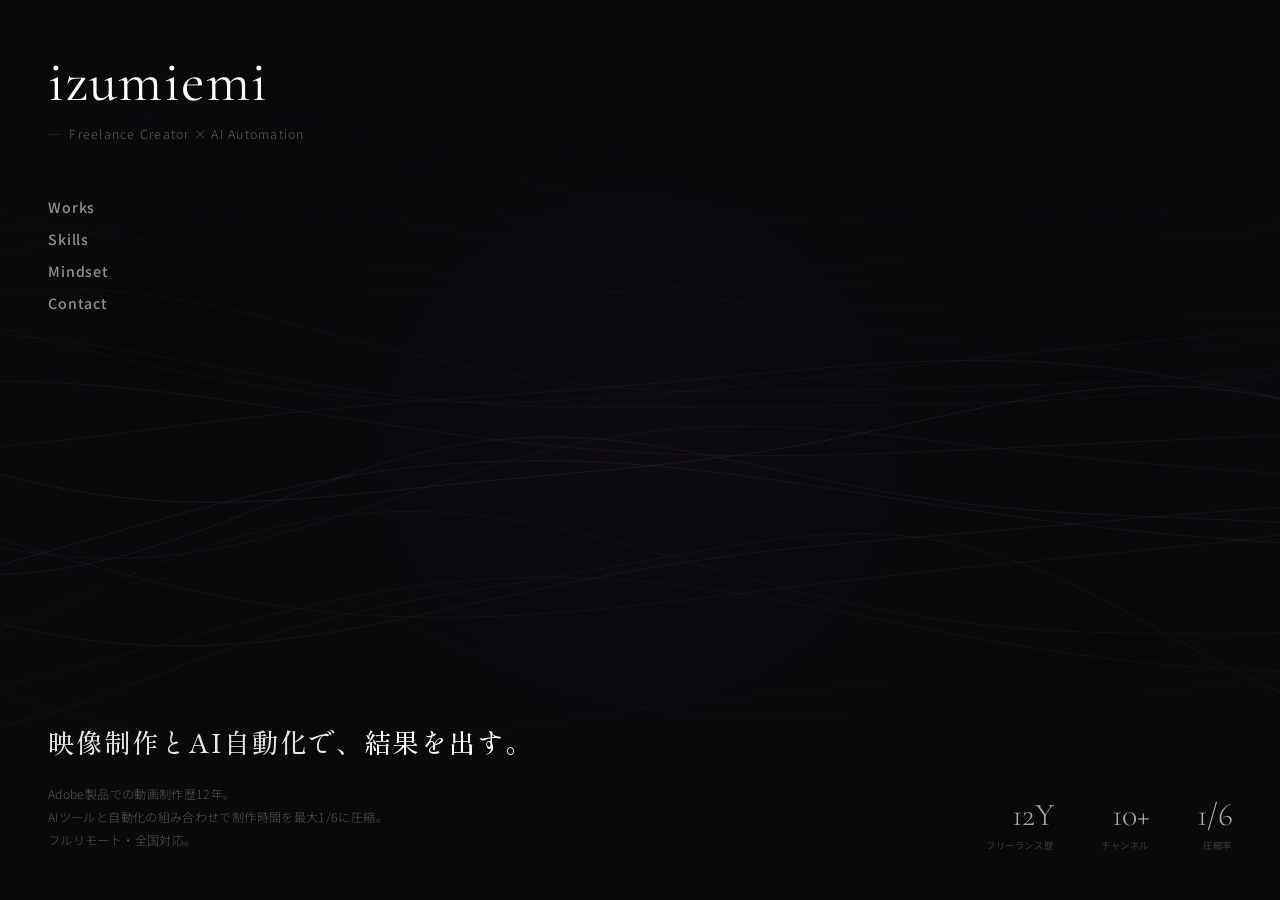
==== commit 6368de63: "Add files via upload" ====
--- a/index.html
+++ b/index.html
@@ -7,96 +7,282 @@
   <meta name="description" content="映像制作とAI自動化で、結果を出す。Adobe製品での動画制作歴12年。AIツールと自動化で制作時間を最大1/6に圧縮。フルリモート・全国対応のフリーランスクリエイター。">
   <link rel="preconnect" href="https://fonts.googleapis.com">
   <link rel="preconnect" href="https://fonts.gstatic.com" crossorigin>
-  <link href="https://fonts.googleapis.com/css2?family=Cormorant+Garamond:ital,wght@0,400;0,500;1,400&family=Noto+Sans+JP:wght@300;400;500;600&display=swap" rel="stylesheet">
-  <link rel="stylesheet" href="style.css">
+  <link href="https://fonts.googleapis.com/css2?family=Cormorant+Garamond:ital,wght@0,300;0,400;0,500;1,400&family=Noto+Sans+JP:wght@300;400;500;600&family=Shippori+Mincho:wght@400;500;600&display=swap" rel="stylesheet">
+  <style>
+    *, *::before, *::after { margin: 0; padding: 0; box-sizing: border-box; }
+    :root {
+      --font-display: "Cormorant Garamond", serif;
+      --font-mincho: "Shippori Mincho", serif;
+      --font-body: "Noto Sans JP", sans-serif;
+    }
+    html, body { width: 100%; height: 100%; overflow: hidden; }
+    body {
+      background: #0a0a0c;
+      color: #e8e8e8;
+      font-family: var(--font-body);
+      -webkit-font-smoothing: antialiased;
+    }
+    #bg-canvas {
+      position: fixed;
+      top: 0; left: 0;
+      width: 100%; height: 100%;
+      z-index: 0;
+    }
+    .home-overlay {
+      position: relative;
+      z-index: 1;
+      width: 100%; height: 100vh;
+      display: flex;
+      flex-direction: column;
+      justify-content: space-between;
+      padding: clamp(28px, 4vw, 48px);
+    }
+
+    /* Top */
+    .home-identity {
+      opacity: 0;
+      animation: fadeUp 1s ease 0.3s forwards;
+    }
+    .home-name {
+      font-family: var(--font-display);
+      font-size: clamp(2rem, 4.5vw, 3.6rem);
+      font-weight: 400;
+      letter-spacing: 0.02em;
+      line-height: 1.2;
+      color: #fff;
+    }
+    .home-tagline {
+      font-size: 0.78rem;
+      letter-spacing: 0.1em;
+      color: rgba(255,255,255,0.35);
+      margin-top: 8px;
+      font-weight: 300;
+    }
+    .home-tagline span {
+      margin-right: 4px;
+      color: rgba(255,255,255,0.2);
+    }
+
+    /* Nav */
+    .home-nav {
+      margin-top: clamp(40px, 6vh, 80px);
+      display: flex;
+      flex-direction: column;
+      gap: 12px;
+      opacity: 0;
+      animation: fadeUp 1s ease 0.6s forwards;
+    }
+    .home-nav a {
+      font-size: 0.88rem;
+      font-weight: 500;
+      color: rgba(255,255,255,0.55);
+      text-decoration: none;
+      letter-spacing: 0.06em;
+      transition: color 0.3s, transform 0.3s;
+      display: inline-block;
+      width: fit-content;
+    }
+    .home-nav a:hover {
+      color: #fff;
+      transform: translateX(6px);
+    }
+
+    /* Bottom */
+    .home-bottom {
+      display: flex;
+      justify-content: space-between;
+      align-items: flex-end;
+      opacity: 0;
+      animation: fadeUp 1s ease 0.9s forwards;
+    }
+    .home-headline { max-width: 620px; }
+    .home-headline__main {
+      font-family: var(--font-mincho);
+      font-size: clamp(1.2rem, 2.8vw, 1.65rem);
+      font-weight: 500;
+      line-height: 1.9;
+      letter-spacing: 0.08em;
+      color: rgba(255,255,255,0.9);
+    }
+    .home-headline__main em {
+      font-style: normal;
+      color: #fff;
+    }
+    .home-headline__sub {
+      font-size: 0.76rem;
+      color: rgba(255,255,255,0.3);
+      margin-top: 16px;
+      line-height: 1.9;
+      letter-spacing: 0.03em;
+      font-weight: 300;
+    }
+
+    /* Numbers */
+    .home-numbers {
+      display: flex;
+      gap: clamp(24px, 4vw, 48px);
+      align-items: flex-end;
+    }
+    .home-numbers__item { text-align: right; }
+    .home-numbers__value {
+      font-family: var(--font-display);
+      font-size: clamp(1.4rem, 2.5vw, 2rem);
+      font-weight: 300;
+      color: rgba(255,255,255,0.65);
+      line-height: 1.2;
+      letter-spacing: -0.02em;
+    }
+    .home-numbers__label {
+      font-size: 0.58rem;
+      color: rgba(255,255,255,0.2);
+      letter-spacing: 0.06em;
+      margin-top: 4px;
+      display: block;
+      white-space: nowrap;
+    }
+
+    @keyframes fadeUp {
+      from { opacity: 0; transform: translateY(16px); }
+      to { opacity: 1; transform: translateY(0); }
+    }
+
+    @media (max-width: 768px) {
+      .home-bottom {
+        flex-direction: column;
+        gap: 36px;
+        align-items: flex-start;
+      }
+      .home-numbers { align-items: flex-start; gap: 20px; }
+      .home-numbers__item { text-align: left; }
+    }
+    @media (max-width: 480px) {
+      .home-nav { gap: 10px; }
+      .home-nav a { font-size: 0.84rem; }
+    }
+  </style>
 </head>
 <body>
 
-  <!-- Navigation -->
-  <nav class="nav">
-    <a href="index.html" class="nav__logo">izumiemi</a>
-    <ul class="nav__links">
-      <li><a href="works.html">強み</a></li>
-      <li><a href="works.html#works">実績</a></li>
-      <li><a href="skills.html">スキル</a></li>
-      <li><a href="mindset.html">マインドセット</a></li>
-      <li><a href="#contact">お問い合わせ</a></li>
-    </ul>
-    <div class="nav__hamburger" aria-label="メニューを開く">
-      <span></span>
-      <span></span>
-      <span></span>
+  <canvas id="bg-canvas"></canvas>
+
+  <div class="home-overlay">
+    <div>
+      <div class="home-identity">
+        <h1 class="home-name">izumiemi</h1>
+        <p class="home-tagline"><span>—</span> Freelance Creator × AI Automation</p>
+      </div>
+      <nav class="home-nav">
+        <a href="works.html">Works</a>
+        <a href="skills.html">Skills</a>
+        <a href="mindset.html">Mindset</a>
+        <a href="mailto:copy.con.file.txt@gmail.com">Contact</a>
+      </nav>
     </div>
-    <div class="nav__overlay">
-      <a href="index.html">ホーム</a>
-      <a href="works.html">強み</a>
-      <a href="works.html#works">実績</a>
-      <a href="skills.html">スキル</a>
-      <a href="mindset.html">マインドセット</a>
-      <a href="#contact">お問い合わせ</a>
-    </div>
-  </nav>
-
-  <div class="page-wrapper">
-
-    <!-- Hero -->
-    <section class="hero">
-      <div class="container">
-        <p class="hero__subtitle fade-in">Freelance Creator × AI Automation</p>
-        <h1 class="hero__title fade-in">映像制作とAI自動化で、<br><em>結果を出す。</em></h1>
-        <p class="hero__desc fade-in">
-          Adobe製品での動画制作歴12年（2026/03時点）。<br>
-          AIツールと自動化の組み合わせで<br>
-          制作時間を最大1/6に圧縮した実績あり。<br>
+
+    <div class="home-bottom">
+      <div class="home-headline">
+        <p class="home-headline__main">映像制作とAI自動化で、<em>結果を出す。</em></p>
+        <p class="home-headline__sub">
+          Adobe製品での動画制作歴12年。<br>
+          AIツールと自動化の組み合わせで制作時間を最大1/6に圧縮。<br>
           フルリモート・全国対応。
         </p>
-        <div class="hero__actions fade-in">
-          <a href="#contact" class="btn btn--primary">お仕事のご相談</a>
-          <a href="works.html#works" class="btn btn--secondary">実績を見る</a>
+      </div>
+      <div class="home-numbers">
+        <div class="home-numbers__item">
+          <span class="home-numbers__value">12Y</span>
+          <span class="home-numbers__label">フリーランス歴</span>
         </div>
-        <div class="numbers fade-in" data-stagger>
-          <div class="numbers__item fade-in">
-            <span class="numbers__value">12Y</span>
-            <span class="numbers__label">フリーランス歴</span>
-          </div>
-          <div class="numbers__item fade-in">
-            <span class="numbers__value">10+</span>
-            <span class="numbers__label">担当チャンネル数</span>
-          </div>
-          <div class="numbers__item fade-in">
-            <span class="numbers__value">1/6</span>
-            <span class="numbers__label">制作時間の圧縮率</span>
-          </div>
-          <div class="numbers__item fade-in">
-            <span class="numbers__value">100%</span>
-            <span class="numbers__label">フルリモート対応</span>
-          </div>
+        <div class="home-numbers__item">
+          <span class="home-numbers__value">10+</span>
+          <span class="home-numbers__label">チャンネル</span>
+        </div>
+        <div class="home-numbers__item">
+          <span class="home-numbers__value">1/6</span>
+          <span class="home-numbers__label">圧縮率</span>
         </div>
       </div>
-    </section>
-
-    <!-- Contact Footer -->
-    <footer class="contact-footer" id="contact">
-      <div class="container">
-        <p class="contact-footer__label fade-in">05 — Contact</p>
-        <h2 class="contact-footer__title fade-in">お仕事のご相談</h2>
-        <p class="contact-footer__desc fade-in">
-          動画制作・AI自動化・業務効率化など、<br>
-          まずはお気軽にご連絡ください。<br>
-          フルリモートで全国対応しています。
-        </p>
-        <a href="mailto:copy.con.file.txt@gmail.com" class="contact-footer__email fade-in">copy.con.file.txt@gmail.com</a>
-      </div>
-    </footer>
-
-    <div class="site-footer">
-      <div class="container">
-        <p class="site-footer__copy">© 2026 izumiemi All Rights Reserved.</p>
-      </div>
     </div>
-
   </div>
 
-  <script src="main.js"></script>
+  <script>
+    (() => {
+      const canvas = document.getElementById("bg-canvas");
+      const ctx = canvas.getContext("2d");
+      let w, h, time = 0, animId;
+      let mouse = { x: 0.5, y: 0.5 };
+
+      function resize() {
+        const dpr = Math.min(window.devicePixelRatio || 1, 2);
+        w = window.innerWidth; h = window.innerHeight;
+        canvas.width = w * dpr; canvas.height = h * dpr;
+        canvas.style.width = w + "px"; canvas.style.height = h + "px";
+        ctx.setTransform(dpr, 0, 0, dpr, 0, 0);
+      }
+      window.addEventListener("resize", resize);
+      resize();
+
+      window.addEventListener("mousemove", (e) => {
+        mouse.x = e.clientX / w; mouse.y = e.clientY / h;
+      });
+
+      const waves = [];
+      const waveCount = 22;
+      for (let i = 0; i < waveCount; i++) {
+        const t = i / waveCount;
+        waves.push({
+          yOffset: 0.2 + t * 0.6,
+          amplitude: 35 + Math.random() * 55,
+          frequency: 0.002 + Math.random() * 0.003,
+          speed: 0.008 + Math.random() * 0.012,
+          phase: Math.random() * Math.PI * 2,
+          alpha: 0.03 + (1 - Math.abs(t - 0.5) * 2) * 0.1,
+          hue: 235 + i * 5.5,
+          thickness: 0.6 + Math.random() * 0.5,
+        });
+      }
+
+      function drawWave(wave, t) {
+        ctx.beginPath();
+        const mxInf = (mouse.x - 0.5) * 40;
+        const myInf = (mouse.y - 0.5) * 25;
+        for (let x = -20; x <= w + 20; x += 3) {
+          const nx = x / w;
+          const baseY = h * wave.yOffset;
+          const y1 = Math.sin(x * wave.frequency + t * wave.speed + wave.phase) * wave.amplitude;
+          const y2 = Math.sin(x * wave.frequency * 1.7 + t * wave.speed * 0.6 + wave.phase * 1.4) * wave.amplitude * 0.35;
+          const y3 = Math.sin(x * wave.frequency * 0.4 + t * wave.speed * 1.2) * wave.amplitude * 0.2;
+          const dx = nx - mouse.x;
+          const dy = (baseY / h) - mouse.y;
+          const dist = Math.sqrt(dx * dx + dy * dy);
+          const push = Math.exp(-dist * dist * 6) * (mxInf + myInf);
+          const y = baseY + y1 + y2 + y3 + push;
+          x === -20 ? ctx.moveTo(x, y) : ctx.lineTo(x, y);
+        }
+        const hue = wave.hue + Math.sin(t * 0.003) * 12;
+        const sat = 35 + Math.sin(t * 0.004 + wave.phase) * 20;
+        ctx.strokeStyle = `hsla(${hue}, ${sat}%, 55%, ${wave.alpha})`;
+        ctx.lineWidth = wave.thickness;
+        ctx.stroke();
+      }
+
+      function animate() {
+        time++;
+        ctx.clearRect(0, 0, w, h);
+        const grd = ctx.createRadialGradient(w * mouse.x, h * mouse.y, 0, w * mouse.x, h * mouse.y, w * 0.45);
+        grd.addColorStop(0, "rgba(50, 30, 90, 0.07)");
+        grd.addColorStop(1, "rgba(0,0,0,0)");
+        ctx.fillStyle = grd;
+        ctx.fillRect(0, 0, w, h);
+        waves.forEach((wave) => drawWave(wave, time));
+        animId = requestAnimationFrame(animate);
+      }
+      animate();
+
+      document.addEventListener("visibilitychange", () => {
+        if (document.hidden) cancelAnimationFrame(animId); else animate();
+      });
+    })();
+  </script>
 </body>
 </html>
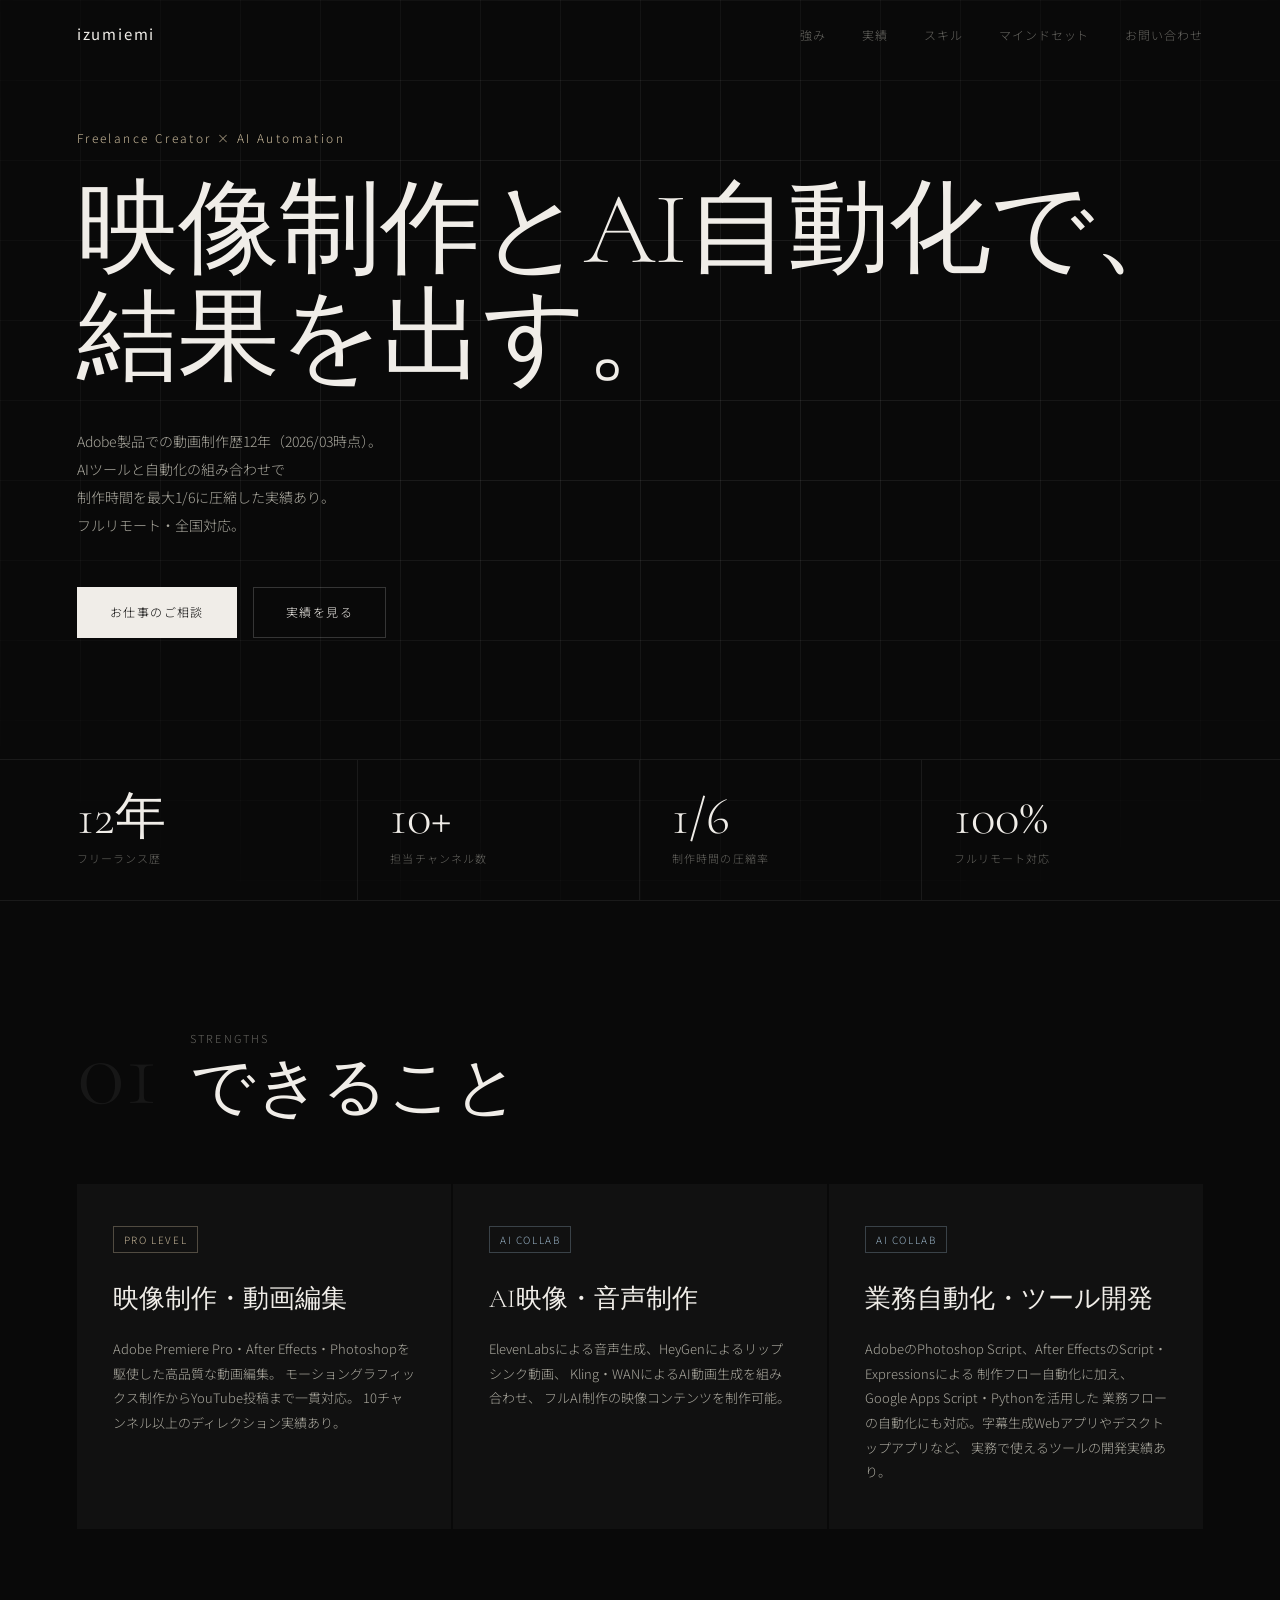
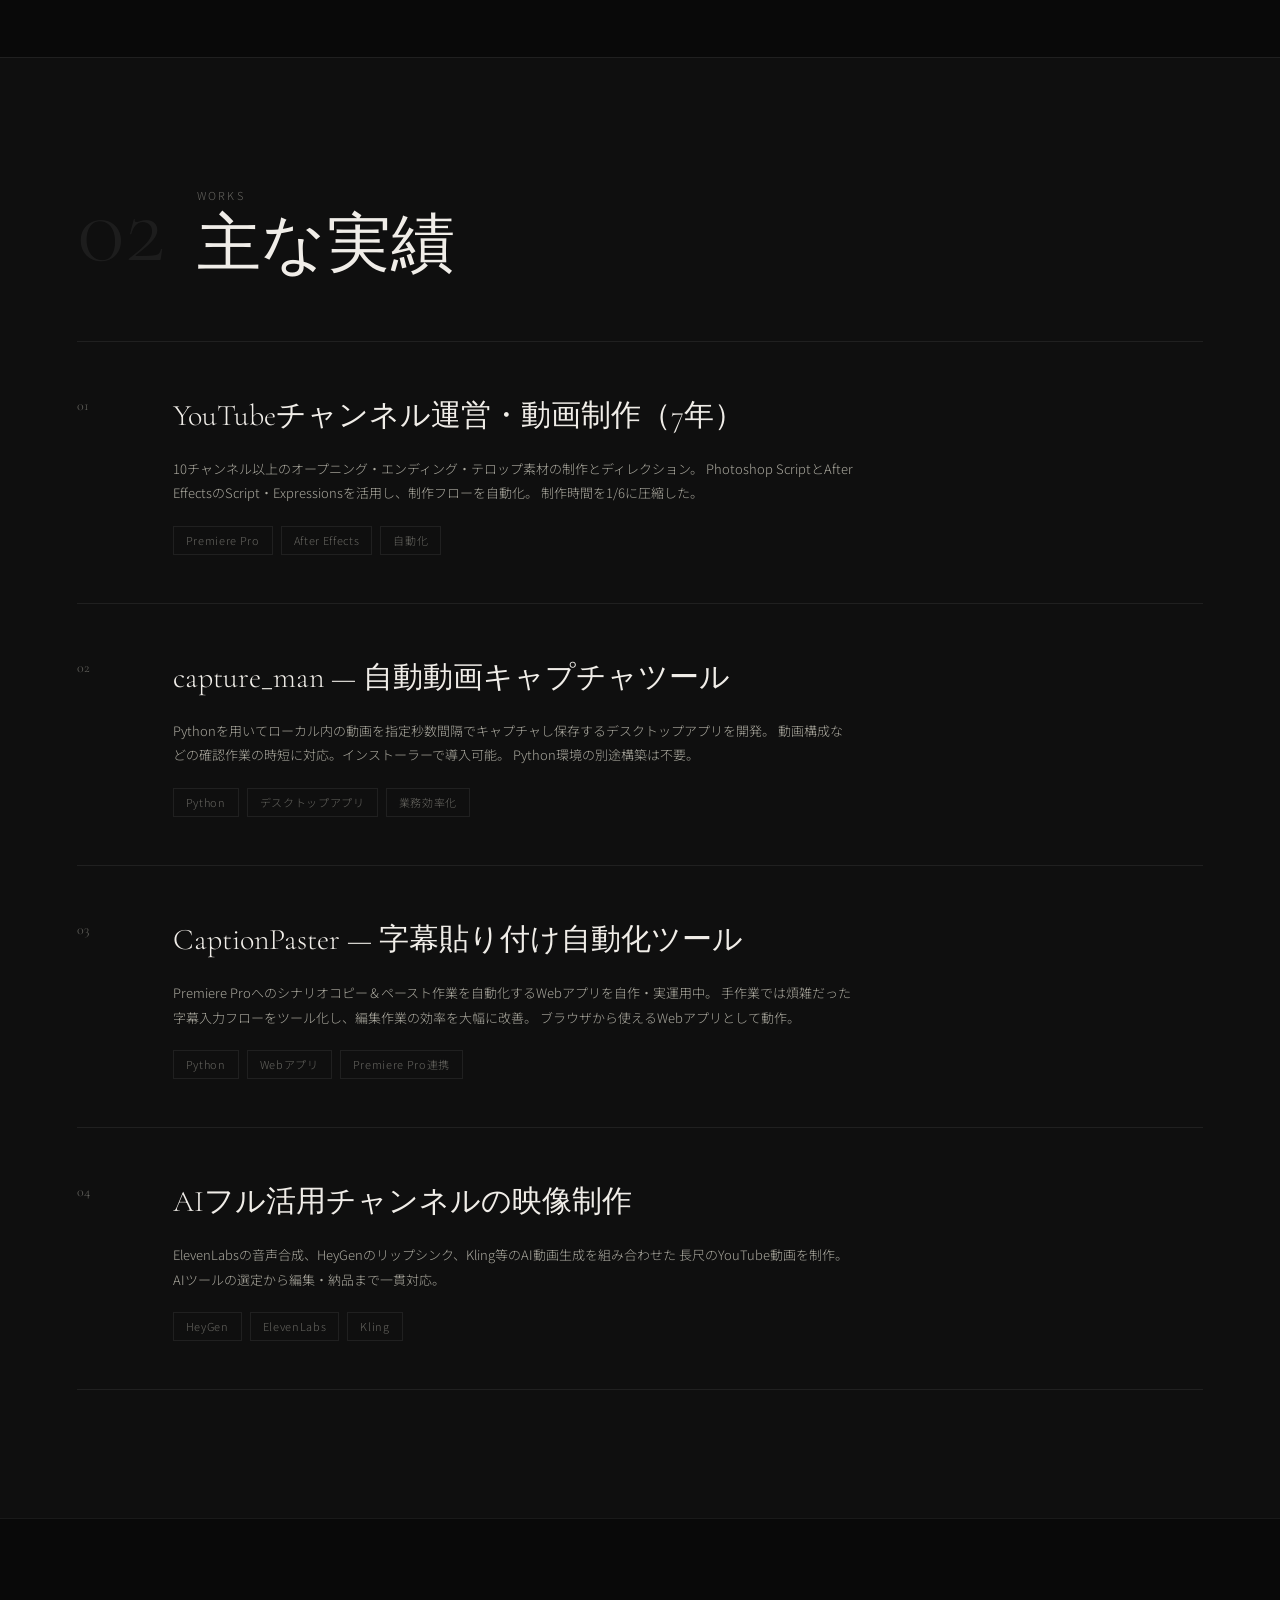
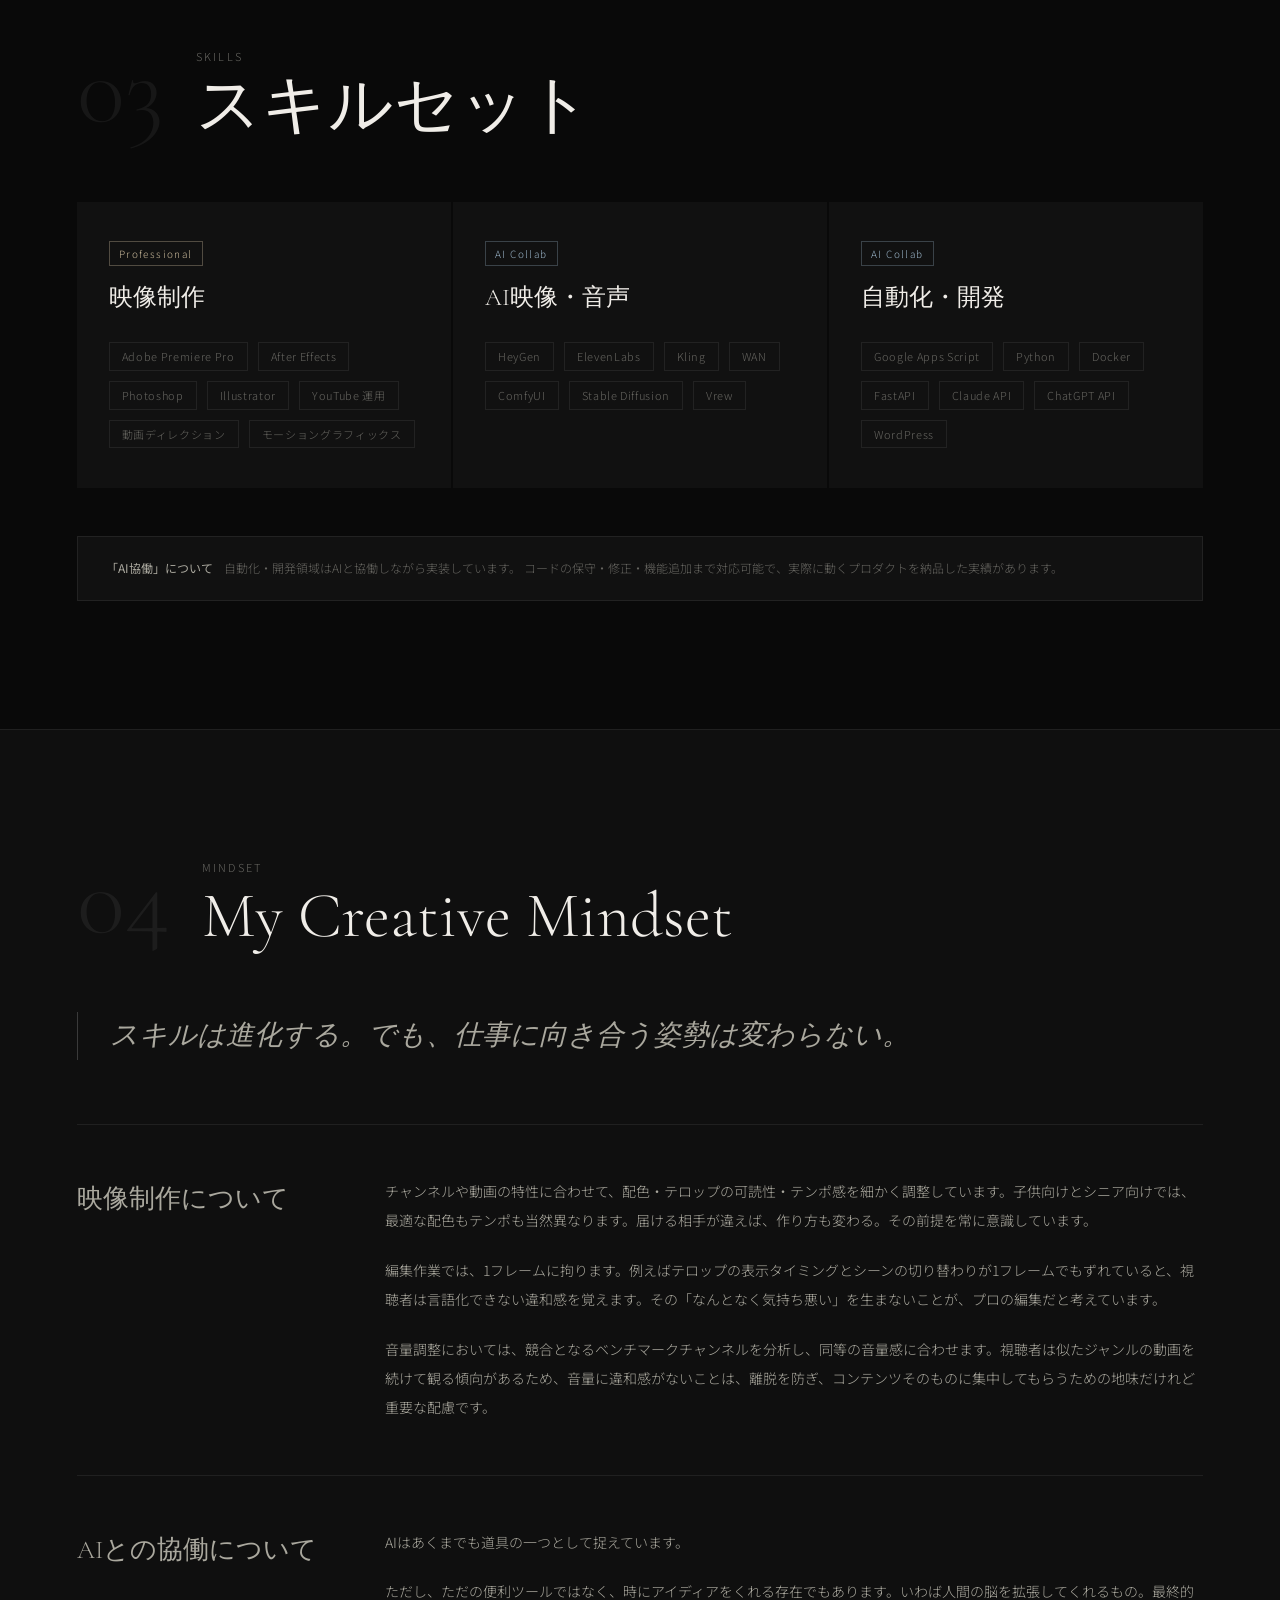
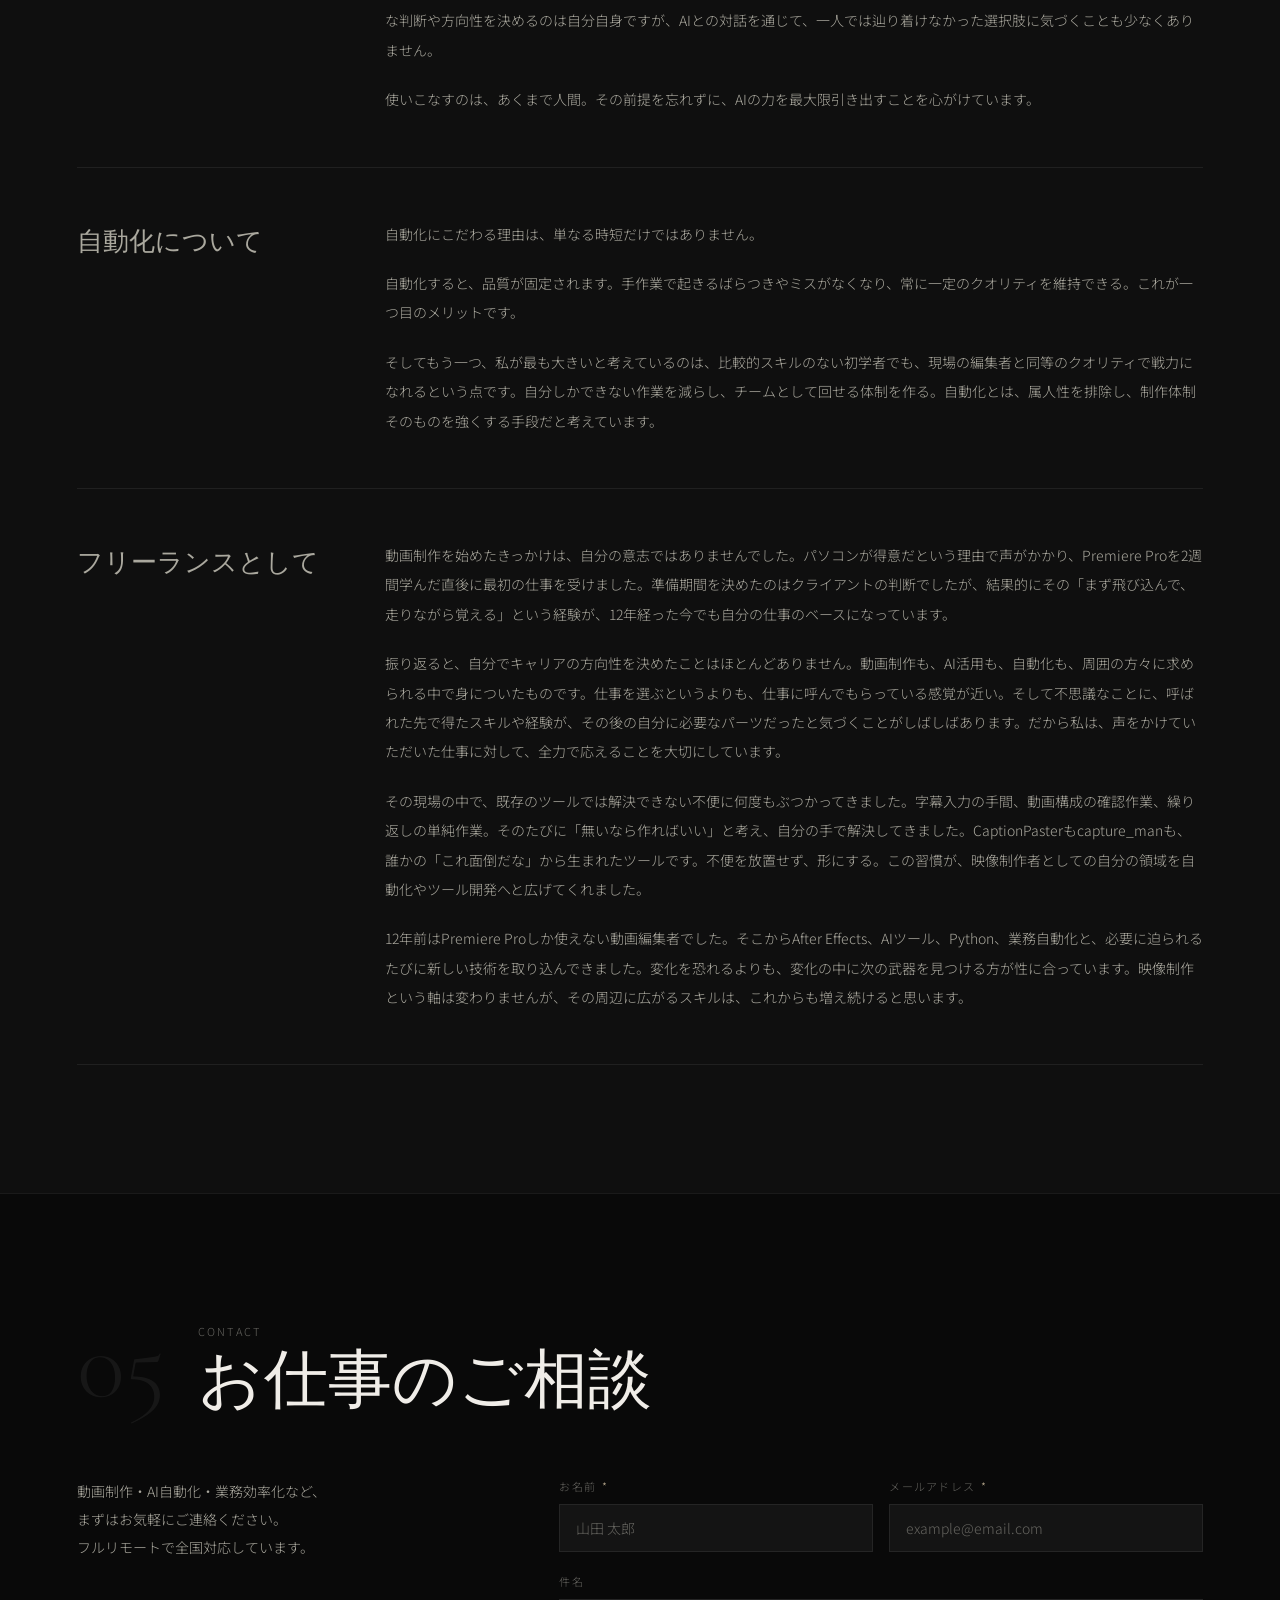
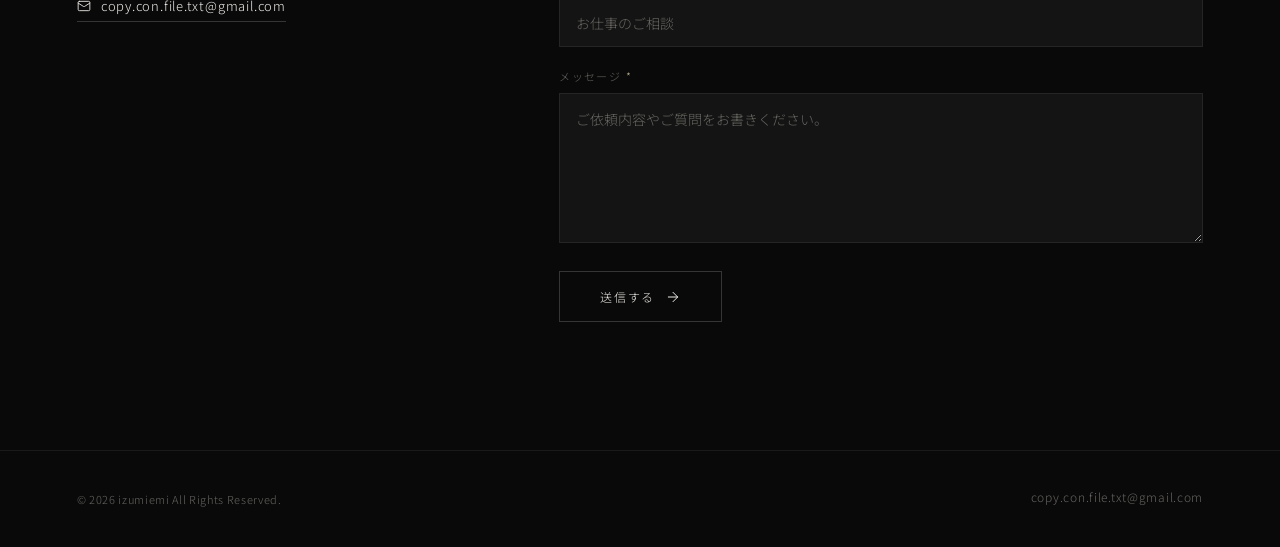
==== commit f856d2a7: "変更" ====
--- a/index.html
+++ b/index.html
@@ -1,288 +1,427 @@
 <!DOCTYPE html>
 <html lang="ja">
 <head>
-  <meta charset="UTF-8">
-  <meta name="viewport" content="width=device-width, initial-scale=1.0">
-  <title>izumiemi | 映像制作 × AI自動化 フリーランス</title>
-  <meta name="description" content="映像制作とAI自動化で、結果を出す。Adobe製品での動画制作歴12年。AIツールと自動化で制作時間を最大1/6に圧縮。フルリモート・全国対応のフリーランスクリエイター。">
-  <link rel="preconnect" href="https://fonts.googleapis.com">
-  <link rel="preconnect" href="https://fonts.gstatic.com" crossorigin>
-  <link href="https://fonts.googleapis.com/css2?family=Cormorant+Garamond:ital,wght@0,300;0,400;0,500;1,400&family=Noto+Sans+JP:wght@300;400;500;600&family=Shippori+Mincho:wght@400;500;600&display=swap" rel="stylesheet">
-  <style>
-    *, *::before, *::after { margin: 0; padding: 0; box-sizing: border-box; }
-    :root {
-      --font-display: "Cormorant Garamond", serif;
-      --font-mincho: "Shippori Mincho", serif;
-      --font-body: "Noto Sans JP", sans-serif;
-    }
-    html, body { width: 100%; height: 100%; overflow: hidden; }
-    body {
-      background: #0a0a0c;
-      color: #e8e8e8;
-      font-family: var(--font-body);
-      -webkit-font-smoothing: antialiased;
-    }
-    #bg-canvas {
-      position: fixed;
-      top: 0; left: 0;
-      width: 100%; height: 100%;
-      z-index: 0;
-    }
-    .home-overlay {
-      position: relative;
-      z-index: 1;
-      width: 100%; height: 100vh;
-      display: flex;
-      flex-direction: column;
-      justify-content: space-between;
-      padding: clamp(28px, 4vw, 48px);
-    }
-
-    /* Top */
-    .home-identity {
-      opacity: 0;
-      animation: fadeUp 1s ease 0.3s forwards;
-    }
-    .home-name {
-      font-family: var(--font-display);
-      font-size: clamp(2rem, 4.5vw, 3.6rem);
-      font-weight: 400;
-      letter-spacing: 0.02em;
-      line-height: 1.2;
-      color: #fff;
-    }
-    .home-tagline {
-      font-size: 0.78rem;
-      letter-spacing: 0.1em;
-      color: rgba(255,255,255,0.35);
-      margin-top: 8px;
-      font-weight: 300;
-    }
-    .home-tagline span {
-      margin-right: 4px;
-      color: rgba(255,255,255,0.2);
-    }
-
-    /* Nav */
-    .home-nav {
-      margin-top: clamp(40px, 6vh, 80px);
-      display: flex;
-      flex-direction: column;
-      gap: 12px;
-      opacity: 0;
-      animation: fadeUp 1s ease 0.6s forwards;
-    }
-    .home-nav a {
-      font-size: 0.88rem;
-      font-weight: 500;
-      color: rgba(255,255,255,0.55);
-      text-decoration: none;
-      letter-spacing: 0.06em;
-      transition: color 0.3s, transform 0.3s;
-      display: inline-block;
-      width: fit-content;
-    }
-    .home-nav a:hover {
-      color: #fff;
-      transform: translateX(6px);
-    }
-
-    /* Bottom */
-    .home-bottom {
-      display: flex;
-      justify-content: space-between;
-      align-items: flex-end;
-      opacity: 0;
-      animation: fadeUp 1s ease 0.9s forwards;
-    }
-    .home-headline { max-width: 620px; }
-    .home-headline__main {
-      font-family: var(--font-mincho);
-      font-size: clamp(1.2rem, 2.8vw, 1.65rem);
-      font-weight: 500;
-      line-height: 1.9;
-      letter-spacing: 0.08em;
-      color: rgba(255,255,255,0.9);
-    }
-    .home-headline__main em {
-      font-style: normal;
-      color: #fff;
-    }
-    .home-headline__sub {
-      font-size: 0.76rem;
-      color: rgba(255,255,255,0.3);
-      margin-top: 16px;
-      line-height: 1.9;
-      letter-spacing: 0.03em;
-      font-weight: 300;
-    }
-
-    /* Numbers */
-    .home-numbers {
-      display: flex;
-      gap: clamp(24px, 4vw, 48px);
-      align-items: flex-end;
-    }
-    .home-numbers__item { text-align: right; }
-    .home-numbers__value {
-      font-family: var(--font-display);
-      font-size: clamp(1.4rem, 2.5vw, 2rem);
-      font-weight: 300;
-      color: rgba(255,255,255,0.65);
-      line-height: 1.2;
-      letter-spacing: -0.02em;
-    }
-    .home-numbers__label {
-      font-size: 0.58rem;
-      color: rgba(255,255,255,0.2);
-      letter-spacing: 0.06em;
-      margin-top: 4px;
-      display: block;
-      white-space: nowrap;
-    }
-
-    @keyframes fadeUp {
-      from { opacity: 0; transform: translateY(16px); }
-      to { opacity: 1; transform: translateY(0); }
-    }
-
-    @media (max-width: 768px) {
-      .home-bottom {
-        flex-direction: column;
-        gap: 36px;
-        align-items: flex-start;
-      }
-      .home-numbers { align-items: flex-start; gap: 20px; }
-      .home-numbers__item { text-align: left; }
-    }
-    @media (max-width: 480px) {
-      .home-nav { gap: 10px; }
-      .home-nav a { font-size: 0.84rem; }
-    }
-  </style>
+  <meta charset="UTF-8" />
+  <meta name="viewport" content="width=device-width, initial-scale=1.0" />
+  <title>izumiemi — Freelance Creator × AI Automation</title>
+  <meta name="description" content="映像制作歴12年のフリーランスクリエイター izumiemi。Adobe製品での動画制作とAIツール・自動化の組み合わせで、制作時間を最大1/6に圧縮した実績あり。フルリモート・全国対応。" />
+  <link rel="preconnect" href="https://fonts.googleapis.com" />
+  <link rel="preconnect" href="https://fonts.gstatic.com" crossorigin />
+  <link href="https://fonts.googleapis.com/css2?family=Cormorant+Garamond:ital,wght@0,300;0,400;0,600;1,300;1,400&family=Noto+Sans+JP:wght@300;400;500&display=swap" rel="stylesheet" />
+  <link rel="stylesheet" href="style.css" />
 </head>
 <body>
 
-  <canvas id="bg-canvas"></canvas>
-
-  <div class="home-overlay">
-    <div>
-      <div class="home-identity">
-        <h1 class="home-name">izumiemi</h1>
-        <p class="home-tagline"><span>—</span> Freelance Creator × AI Automation</p>
-      </div>
-      <nav class="home-nav">
-        <a href="works.html">Works</a>
-        <a href="skills.html">Skills</a>
-        <a href="mindset.html">Mindset</a>
-        <a href="mailto:copy.con.file.txt@gmail.com">Contact</a>
-      </nav>
-    </div>
-
-    <div class="home-bottom">
-      <div class="home-headline">
-        <p class="home-headline__main">映像制作とAI自動化で、<em>結果を出す。</em></p>
-        <p class="home-headline__sub">
-          Adobe製品での動画制作歴12年。<br>
-          AIツールと自動化の組み合わせで制作時間を最大1/6に圧縮。<br>
-          フルリモート・全国対応。
+  <!-- ================================================
+       NAVIGATION
+  ================================================ -->
+  <nav class="nav" id="nav">
+    <a href="#hero" class="nav__brand">izumiemi</a>
+    <ul class="nav__list" id="navList">
+      <li><a href="#strengths" class="nav__link" data-section="strengths">強み</a></li>
+      <li><a href="#works"     class="nav__link" data-section="works">実績</a></li>
+      <li><a href="#skills"    class="nav__link" data-section="skills">スキル</a></li>
+      <li><a href="#mindset"   class="nav__link" data-section="mindset">マインドセット</a></li>
+      <li><a href="#contact"   class="nav__link" data-section="contact">お問い合わせ</a></li>
+    </ul>
+    <button class="nav__hamburger" id="navHamburger" aria-label="メニューを開く" aria-expanded="false">
+      <span></span><span></span><span></span>
+    </button>
+  </nav>
+
+  <!-- ================================================
+       HERO
+  ================================================ -->
+  <section class="hero" id="hero">
+    <div class="hero__content">
+      <p class="hero__sub">Freelance Creator × AI Automation</p>
+      <h1 class="hero__title">映像制作とAI自動化で、<br>結果を出す。</h1>
+      <p class="hero__body">
+        Adobe製品での動画制作歴12年（2026/03時点）。<br>
+        AIツールと自動化の組み合わせで<br>
+        制作時間を最大1/6に圧縮した実績あり。<br>
+        フルリモート・全国対応。
+      </p>
+      <div class="hero__cta">
+        <a href="#contact" class="btn btn--primary">お仕事のご相談</a>
+        <a href="#works"   class="btn btn--ghost">実績を見る</a>
+      </div>
+    </div>
+    <div class="hero__stats">
+      <div class="stat">
+        <span class="stat__num">12年</span>
+        <span class="stat__label">フリーランス歴</span>
+      </div>
+      <div class="stat">
+        <span class="stat__num">10+</span>
+        <span class="stat__label">担当チャンネル数</span>
+      </div>
+      <div class="stat">
+        <span class="stat__num">1/6</span>
+        <span class="stat__label">制作時間の圧縮率</span>
+      </div>
+      <div class="stat">
+        <span class="stat__num">100%</span>
+        <span class="stat__label">フルリモート対応</span>
+      </div>
+    </div>
+  </section>
+
+  <!-- ================================================
+       01 STRENGTHS
+  ================================================ -->
+  <section class="sec" id="strengths">
+    <div class="sec__header">
+      <span class="sec__num">01</span>
+      <div class="sec__head-text">
+        <p class="sec__label">STRENGTHS</p>
+        <h2 class="sec__title">できること</h2>
+      </div>
+    </div>
+
+    <div class="strengths-grid">
+
+      <div class="s-card">
+        <span class="s-card__badge s-card__badge--pro">PRO LEVEL</span>
+        <h3 class="s-card__title">映像制作・動画編集</h3>
+        <p class="s-card__text">
+          Adobe Premiere Pro・After Effects・Photoshopを駆使した高品質な動画編集。
+          モーショングラフィックス制作からYouTube投稿まで一貫対応。
+          10チャンネル以上のディレクション実績あり。
         </p>
       </div>
-      <div class="home-numbers">
-        <div class="home-numbers__item">
-          <span class="home-numbers__value">12Y</span>
-          <span class="home-numbers__label">フリーランス歴</span>
-        </div>
-        <div class="home-numbers__item">
-          <span class="home-numbers__value">10+</span>
-          <span class="home-numbers__label">チャンネル</span>
-        </div>
-        <div class="home-numbers__item">
-          <span class="home-numbers__value">1/6</span>
-          <span class="home-numbers__label">圧縮率</span>
-        </div>
-      </div>
-    </div>
-  </div>
-
-  <script>
-    (() => {
-      const canvas = document.getElementById("bg-canvas");
-      const ctx = canvas.getContext("2d");
-      let w, h, time = 0, animId;
-      let mouse = { x: 0.5, y: 0.5 };
-
-      function resize() {
-        const dpr = Math.min(window.devicePixelRatio || 1, 2);
-        w = window.innerWidth; h = window.innerHeight;
-        canvas.width = w * dpr; canvas.height = h * dpr;
-        canvas.style.width = w + "px"; canvas.style.height = h + "px";
-        ctx.setTransform(dpr, 0, 0, dpr, 0, 0);
-      }
-      window.addEventListener("resize", resize);
-      resize();
-
-      window.addEventListener("mousemove", (e) => {
-        mouse.x = e.clientX / w; mouse.y = e.clientY / h;
-      });
-
-      const waves = [];
-      const waveCount = 22;
-      for (let i = 0; i < waveCount; i++) {
-        const t = i / waveCount;
-        waves.push({
-          yOffset: 0.2 + t * 0.6,
-          amplitude: 35 + Math.random() * 55,
-          frequency: 0.002 + Math.random() * 0.003,
-          speed: 0.008 + Math.random() * 0.012,
-          phase: Math.random() * Math.PI * 2,
-          alpha: 0.03 + (1 - Math.abs(t - 0.5) * 2) * 0.1,
-          hue: 235 + i * 5.5,
-          thickness: 0.6 + Math.random() * 0.5,
-        });
-      }
-
-      function drawWave(wave, t) {
-        ctx.beginPath();
-        const mxInf = (mouse.x - 0.5) * 40;
-        const myInf = (mouse.y - 0.5) * 25;
-        for (let x = -20; x <= w + 20; x += 3) {
-          const nx = x / w;
-          const baseY = h * wave.yOffset;
-          const y1 = Math.sin(x * wave.frequency + t * wave.speed + wave.phase) * wave.amplitude;
-          const y2 = Math.sin(x * wave.frequency * 1.7 + t * wave.speed * 0.6 + wave.phase * 1.4) * wave.amplitude * 0.35;
-          const y3 = Math.sin(x * wave.frequency * 0.4 + t * wave.speed * 1.2) * wave.amplitude * 0.2;
-          const dx = nx - mouse.x;
-          const dy = (baseY / h) - mouse.y;
-          const dist = Math.sqrt(dx * dx + dy * dy);
-          const push = Math.exp(-dist * dist * 6) * (mxInf + myInf);
-          const y = baseY + y1 + y2 + y3 + push;
-          x === -20 ? ctx.moveTo(x, y) : ctx.lineTo(x, y);
-        }
-        const hue = wave.hue + Math.sin(t * 0.003) * 12;
-        const sat = 35 + Math.sin(t * 0.004 + wave.phase) * 20;
-        ctx.strokeStyle = `hsla(${hue}, ${sat}%, 55%, ${wave.alpha})`;
-        ctx.lineWidth = wave.thickness;
-        ctx.stroke();
-      }
-
-      function animate() {
-        time++;
-        ctx.clearRect(0, 0, w, h);
-        const grd = ctx.createRadialGradient(w * mouse.x, h * mouse.y, 0, w * mouse.x, h * mouse.y, w * 0.45);
-        grd.addColorStop(0, "rgba(50, 30, 90, 0.07)");
-        grd.addColorStop(1, "rgba(0,0,0,0)");
-        ctx.fillStyle = grd;
-        ctx.fillRect(0, 0, w, h);
-        waves.forEach((wave) => drawWave(wave, time));
-        animId = requestAnimationFrame(animate);
-      }
-      animate();
-
-      document.addEventListener("visibilitychange", () => {
-        if (document.hidden) cancelAnimationFrame(animId); else animate();
-      });
-    })();
-  </script>
+
+      <div class="s-card">
+        <span class="s-card__badge s-card__badge--ai">AI COLLAB</span>
+        <h3 class="s-card__title">AI映像・音声制作</h3>
+        <p class="s-card__text">
+          ElevenLabsによる音声生成、HeyGenによるリップシンク動画、
+          Kling・WANによるAI動画生成を組み合わせ、
+          フルAI制作の映像コンテンツを制作可能。
+        </p>
+      </div>
+
+      <div class="s-card">
+        <span class="s-card__badge s-card__badge--ai">AI COLLAB</span>
+        <h3 class="s-card__title">業務自動化・ツール開発</h3>
+        <p class="s-card__text">
+          AdobeのPhotoshop Script、After EffectsのScript・Expressionsによる
+          制作フロー自動化に加え、Google Apps Script・Pythonを活用した
+          業務フローの自動化にも対応。字幕生成Webアプリやデスクトップアプリなど、
+          実務で使えるツールの開発実績あり。
+        </p>
+      </div>
+
+    </div>
+  </section>
+
+  <!-- ================================================
+       02 WORKS
+  ================================================ -->
+  <section class="sec sec--alt" id="works">
+    <div class="sec__header">
+      <span class="sec__num">02</span>
+      <div class="sec__head-text">
+        <p class="sec__label">WORKS</p>
+        <h2 class="sec__title">主な実績</h2>
+      </div>
+    </div>
+
+    <div class="works-list">
+
+      <article class="work-item">
+        <div class="work-item__left">
+          <span class="work-item__num">01</span>
+        </div>
+        <div class="work-item__body">
+          <h3 class="work-item__title">YouTubeチャンネル運営・動画制作（7年）</h3>
+          <p class="work-item__text">
+            10チャンネル以上のオープニング・エンディング・テロップ素材の制作とディレクション。
+            Photoshop ScriptとAfter EffectsのScript・Expressionsを活用し、制作フローを自動化。
+            制作時間を1/6に圧縮した。
+          </p>
+          <div class="tags">
+            <span class="tag">Premiere Pro</span>
+            <span class="tag">After Effects</span>
+            <span class="tag">自動化</span>
+          </div>
+        </div>
+      </article>
+
+      <article class="work-item">
+        <div class="work-item__left">
+          <span class="work-item__num">02</span>
+        </div>
+        <div class="work-item__body">
+          <h3 class="work-item__title">capture_man — 自動動画キャプチャツール</h3>
+          <p class="work-item__text">
+            Pythonを用いてローカル内の動画を指定秒数間隔でキャプチャし保存するデスクトップアプリを開発。
+            動画構成などの確認作業の時短に対応。インストーラーで導入可能。
+            Python環境の別途構築は不要。
+          </p>
+          <div class="tags">
+            <span class="tag">Python</span>
+            <span class="tag">デスクトップアプリ</span>
+            <span class="tag">業務効率化</span>
+          </div>
+        </div>
+      </article>
+
+      <article class="work-item">
+        <div class="work-item__left">
+          <span class="work-item__num">03</span>
+        </div>
+        <div class="work-item__body">
+          <h3 class="work-item__title">CaptionPaster — 字幕貼り付け自動化ツール</h3>
+          <p class="work-item__text">
+            Premiere Proへのシナリオコピー＆ペースト作業を自動化するWebアプリを自作・実運用中。
+            手作業では煩雑だった字幕入力フローをツール化し、編集作業の効率を大幅に改善。
+            ブラウザから使えるWebアプリとして動作。
+          </p>
+          <div class="tags">
+            <span class="tag">Python</span>
+            <span class="tag">Webアプリ</span>
+            <span class="tag">Premiere Pro連携</span>
+          </div>
+        </div>
+      </article>
+
+      <article class="work-item">
+        <div class="work-item__left">
+          <span class="work-item__num">04</span>
+        </div>
+        <div class="work-item__body">
+          <h3 class="work-item__title">AIフル活用チャンネルの映像制作</h3>
+          <p class="work-item__text">
+            ElevenLabsの音声合成、HeyGenのリップシンク、Kling等のAI動画生成を組み合わせた
+            長尺のYouTube動画を制作。AIツールの選定から編集・納品まで一貫対応。
+          </p>
+          <div class="tags">
+            <span class="tag">HeyGen</span>
+            <span class="tag">ElevenLabs</span>
+            <span class="tag">Kling</span>
+          </div>
+        </div>
+      </article>
+
+    </div>
+  </section>
+
+  <!-- ================================================
+       03 SKILLS
+  ================================================ -->
+  <section class="sec" id="skills">
+    <div class="sec__header">
+      <span class="sec__num">03</span>
+      <div class="sec__head-text">
+        <p class="sec__label">SKILLS</p>
+        <h2 class="sec__title">スキルセット</h2>
+      </div>
+    </div>
+
+    <div class="skills-grid">
+
+      <div class="skill-cat">
+        <div class="skill-cat__head">
+          <span class="skill-cat__badge skill-cat__badge--pro">Professional</span>
+          <h3 class="skill-cat__name">映像制作</h3>
+        </div>
+        <div class="tags tags--loose">
+          <span class="tag">Adobe Premiere Pro</span>
+          <span class="tag">After Effects</span>
+          <span class="tag">Photoshop</span>
+          <span class="tag">Illustrator</span>
+          <span class="tag">YouTube 運用</span>
+          <span class="tag">動画ディレクション</span>
+          <span class="tag">モーショングラフィックス</span>
+        </div>
+      </div>
+
+      <div class="skill-cat">
+        <div class="skill-cat__head">
+          <span class="skill-cat__badge skill-cat__badge--ai">AI Collab</span>
+          <h3 class="skill-cat__name">AI映像・音声</h3>
+        </div>
+        <div class="tags tags--loose">
+          <span class="tag">HeyGen</span>
+          <span class="tag">ElevenLabs</span>
+          <span class="tag">Kling</span>
+          <span class="tag">WAN</span>
+          <span class="tag">ComfyUI</span>
+          <span class="tag">Stable Diffusion</span>
+          <span class="tag">Vrew</span>
+        </div>
+      </div>
+
+      <div class="skill-cat">
+        <div class="skill-cat__head">
+          <span class="skill-cat__badge skill-cat__badge--ai">AI Collab</span>
+          <h3 class="skill-cat__name">自動化・開発</h3>
+        </div>
+        <div class="tags tags--loose">
+          <span class="tag">Google Apps Script</span>
+          <span class="tag">Python</span>
+          <span class="tag">Docker</span>
+          <span class="tag">FastAPI</span>
+          <span class="tag">Claude API</span>
+          <span class="tag">ChatGPT API</span>
+          <span class="tag">WordPress</span>
+        </div>
+      </div>
+
+    </div>
+
+    <p class="skills-note">
+      <strong>「AI協働」について</strong>
+      自動化・開発領域はAIと協働しながら実装しています。
+      コードの保守・修正・機能追加まで対応可能で、実際に動くプロダクトを納品した実績があります。
+    </p>
+  </section>
+
+  <!-- ================================================
+       04 MINDSET
+  ================================================ -->
+  <section class="sec sec--alt" id="mindset">
+    <div class="sec__header">
+      <span class="sec__num">04</span>
+      <div class="sec__head-text">
+        <p class="sec__label">MINDSET</p>
+        <h2 class="sec__title">My Creative Mindset</h2>
+      </div>
+    </div>
+
+    <p class="mindset-lead">
+      スキルは進化する。でも、仕事に向き合う姿勢は変わらない。
+    </p>
+
+    <div class="mindset-articles">
+
+      <article class="mindset-article">
+        <h3 class="mindset-article__title">映像制作について</h3>
+        <div class="mindset-article__body">
+          <p>チャンネルや動画の特性に合わせて、配色・テロップの可読性・テンポ感を細かく調整しています。子供向けとシニア向けでは、最適な配色もテンポも当然異なります。届ける相手が違えば、作り方も変わる。その前提を常に意識しています。</p>
+          <p>編集作業では、1フレームに拘ります。例えばテロップの表示タイミングとシーンの切り替わりが1フレームでもずれていると、視聴者は言語化できない違和感を覚えます。その「なんとなく気持ち悪い」を生まないことが、プロの編集だと考えています。</p>
+          <p>音量調整においては、競合となるベンチマークチャンネルを分析し、同等の音量感に合わせます。視聴者は似たジャンルの動画を続けて観る傾向があるため、音量に違和感がないことは、離脱を防ぎ、コンテンツそのものに集中してもらうための地味だけれど重要な配慮です。</p>
+        </div>
+      </article>
+
+      <article class="mindset-article">
+        <h3 class="mindset-article__title">AIとの協働について</h3>
+        <div class="mindset-article__body">
+          <p>AIはあくまでも道具の一つとして捉えています。</p>
+          <p>ただし、ただの便利ツールではなく、時にアイディアをくれる存在でもあります。いわば人間の脳を拡張してくれるもの。最終的な判断や方向性を決めるのは自分自身ですが、AIとの対話を通じて、一人では辿り着けなかった選択肢に気づくことも少なくありません。</p>
+          <p>使いこなすのは、あくまで人間。その前提を忘れずに、AIの力を最大限引き出すことを心がけています。</p>
+        </div>
+      </article>
+
+      <article class="mindset-article">
+        <h3 class="mindset-article__title">自動化について</h3>
+        <div class="mindset-article__body">
+          <p>自動化にこだわる理由は、単なる時短だけではありません。</p>
+          <p>自動化すると、品質が固定されます。手作業で起きるばらつきやミスがなくなり、常に一定のクオリティを維持できる。これが一つ目のメリットです。</p>
+          <p>そしてもう一つ、私が最も大きいと考えているのは、比較的スキルのない初学者でも、現場の編集者と同等のクオリティで戦力になれるという点です。自分しかできない作業を減らし、チームとして回せる体制を作る。自動化とは、属人性を排除し、制作体制そのものを強くする手段だと考えています。</p>
+        </div>
+      </article>
+
+      <article class="mindset-article">
+        <h3 class="mindset-article__title">フリーランスとして</h3>
+        <div class="mindset-article__body">
+          <p>動画制作を始めたきっかけは、自分の意志ではありませんでした。パソコンが得意だという理由で声がかかり、Premiere Proを2週間学んだ直後に最初の仕事を受けました。準備期間を決めたのはクライアントの判断でしたが、結果的にその「まず飛び込んで、走りながら覚える」という経験が、12年経った今でも自分の仕事のベースになっています。</p>
+          <p>振り返ると、自分でキャリアの方向性を決めたことはほとんどありません。動画制作も、AI活用も、自動化も、周囲の方々に求められる中で身についたものです。仕事を選ぶというよりも、仕事に呼んでもらっている感覚が近い。そして不思議なことに、呼ばれた先で得たスキルや経験が、その後の自分に必要なパーツだったと気づくことがしばしばあります。だから私は、声をかけていただいた仕事に対して、全力で応えることを大切にしています。</p>
+          <p>その現場の中で、既存のツールでは解決できない不便に何度もぶつかってきました。字幕入力の手間、動画構成の確認作業、繰り返しの単純作業。そのたびに「無いなら作ればいい」と考え、自分の手で解決してきました。CaptionPasterもcapture_manも、誰かの「これ面倒だな」から生まれたツールです。不便を放置せず、形にする。この習慣が、映像制作者としての自分の領域を自動化やツール開発へと広げてくれました。</p>
+          <p>12年前はPremiere Proしか使えない動画編集者でした。そこからAfter Effects、AIツール、Python、業務自動化と、必要に迫られるたびに新しい技術を取り込んできました。変化を恐れるよりも、変化の中に次の武器を見つける方が性に合っています。映像制作という軸は変わりませんが、その周辺に広がるスキルは、これからも増え続けると思います。</p>
+        </div>
+      </article>
+
+    </div>
+  </section>
+
+  <!-- ================================================
+       05 CONTACT
+  ================================================ -->
+  <section class="sec contact-sec" id="contact">
+    <div class="sec__header">
+      <span class="sec__num">05</span>
+      <div class="sec__head-text">
+        <p class="sec__label">CONTACT</p>
+        <h2 class="sec__title">お仕事のご相談</h2>
+      </div>
+    </div>
+
+    <div class="contact-layout">
+
+      <!-- Info -->
+      <div class="contact-info">
+        <p class="contact-info__text">
+          動画制作・AI自動化・業務効率化など、<br>
+          まずはお気軽にご連絡ください。<br>
+          フルリモートで全国対応しています。
+        </p>
+        <a href="mailto:copy.con.file.txt@gmail.com" class="contact-info__email">
+          <svg width="14" height="14" viewBox="0 0 24 24" fill="none" stroke="currentColor" stroke-width="1.5" stroke-linecap="round" stroke-linejoin="round" aria-hidden="true">
+            <rect x="2" y="4" width="20" height="16" rx="2"/>
+            <path d="m22 7-8.97 5.7a1.94 1.94 0 0 1-2.06 0L2 7"/>
+          </svg>
+          copy.con.file.txt@gmail.com
+        </a>
+      </div>
+
+      <!-- Form -->
+      <form class="contact-form" id="contactForm" novalidate>
+
+        <div class="form-row">
+          <div class="form-group">
+            <label class="form-label" for="fname">お名前 <span class="form-req">*</span></label>
+            <input class="form-input" type="text" id="fname" name="name" placeholder="山田 太郎" autocomplete="name" required />
+          </div>
+          <div class="form-group">
+            <label class="form-label" for="femail">メールアドレス <span class="form-req">*</span></label>
+            <input class="form-input" type="email" id="femail" name="email" placeholder="example@email.com" autocomplete="email" required />
+          </div>
+        </div>
+
+        <div class="form-group">
+          <label class="form-label" for="fsubject">件名</label>
+          <input class="form-input" type="text" id="fsubject" name="subject" placeholder="お仕事のご相談" />
+        </div>
+
+        <div class="form-group">
+          <label class="form-label" for="fmessage">メッセージ <span class="form-req">*</span></label>
+          <textarea class="form-textarea" id="fmessage" name="message" placeholder="ご依頼内容やご質問をお書きください。" required></textarea>
+        </div>
+
+        <div class="form-success" id="formSuccess" role="alert" aria-live="polite">
+          ありがとうございます。メールアプリが開きます。<br>
+          内容をご確認の上、送信してください。
+        </div>
+
+        <div class="form-error" id="formError" role="alert" aria-live="polite">
+          お名前・メールアドレス・メッセージは必須項目です。
+        </div>
+
+        <button class="btn btn--submit" type="submit">
+          送信する
+          <svg width="16" height="16" viewBox="0 0 24 24" fill="none" stroke="currentColor" stroke-width="1.5" stroke-linecap="round" stroke-linejoin="round" aria-hidden="true">
+            <path d="M5 12h14M12 5l7 7-7 7"/>
+          </svg>
+        </button>
+
+      </form>
+    </div>
+  </section>
+
+  <!-- ================================================
+       FOOTER
+  ================================================ -->
+  <footer class="footer">
+    <div class="footer__inner">
+      <p class="footer__copy">&copy; 2026 izumiemi All Rights Reserved.</p>
+      <a href="mailto:copy.con.file.txt@gmail.com" class="footer__email">
+        copy.con.file.txt@gmail.com
+      </a>
+    </div>
+  </footer>
+
+  <script src="main.js"></script>
 </body>
-</html>
+</html>
--- a/style.css
+++ b/style.css
@@ -0,0 +1,826 @@
+/* ============================================================
+   izumiemi Portfolio — Stylesheet
+   ============================================================ */
+
+/* --- Variables --- */
+:root {
+  --bg:           #090909;
+  --bg-alt:       #0f0f0f;
+  --bg-card:      #111111;
+  --bg-input:     #141414;
+  --text:         #f0ede8;
+  --text-dim:     #aaa89e;
+  --text-muted:   #666560;
+  --accent:       #c8b89a;
+  --accent-dim:   rgba(200,184,154,.18);
+  --border:       rgba(255,255,255,0.07);
+  --border-hover: rgba(255,255,255,0.18);
+
+  --font-serif: 'Cormorant Garamond', Georgia, 'Times New Roman', serif;
+  --font-sans:  'Noto Sans JP', 'Helvetica Neue', sans-serif;
+
+  --nav-h:  68px;
+  --max-w:  1160px;
+  --px:     clamp(24px, 6vw, 96px);
+  --sec-py: clamp(80px, 10vw, 140px);
+}
+
+/* --- Reset --- */
+*, *::before, *::after { box-sizing: border-box; margin: 0; padding: 0; }
+html { scroll-behavior: smooth; font-size: 16px; }
+body {
+  background: var(--bg);
+  color: var(--text);
+  font-family: var(--font-sans);
+  font-weight: 300;
+  line-height: 1.7;
+  -webkit-font-smoothing: antialiased;
+  -moz-osx-font-smoothing: grayscale;
+  overflow-x: hidden;
+}
+img, video { display: block; max-width: 100%; }
+a { color: inherit; }
+button { cursor: pointer; border: none; background: none; font-family: inherit; }
+ul, ol { list-style: none; }
+
+/* ============================================================
+   NAVIGATION
+   ============================================================ */
+
+.nav {
+  position: fixed;
+  top: 0; left: 0; right: 0;
+  z-index: 200;
+  height: var(--nav-h);
+  display: flex;
+  align-items: center;
+  justify-content: space-between;
+  padding: 0 var(--px);
+  transition: background 0.4s, border-color 0.4s;
+  border-bottom: 1px solid transparent;
+}
+
+.nav.is-scrolled {
+  background: rgba(9,9,9,0.92);
+  backdrop-filter: blur(12px);
+  -webkit-backdrop-filter: blur(12px);
+  border-bottom-color: var(--border);
+}
+
+/* Brand */
+.nav__brand {
+  font-family: var(--font-sans);
+  font-size: 15px;
+  font-weight: 400;
+  letter-spacing: 0.12em;
+  text-decoration: none;
+  color: var(--text);
+  transition: opacity 0.2s;
+}
+.nav__brand:hover { opacity: 0.7; }
+
+/* Nav list */
+.nav__list {
+  display: flex;
+  gap: 36px;
+  align-items: center;
+}
+
+.nav__link {
+  font-size: 12px;
+  font-weight: 300;
+  letter-spacing: 0.08em;
+  color: var(--text-muted);
+  text-decoration: none;
+  position: relative;
+  transition: color 0.25s;
+  padding-bottom: 2px;
+}
+.nav__link::after {
+  content: '';
+  position: absolute;
+  bottom: -2px; left: 0;
+  width: 0; height: 1px;
+  background: var(--accent);
+  transition: width 0.3s ease;
+}
+.nav__link:hover,
+.nav__link.is-active { color: var(--text); }
+.nav__link:hover::after,
+.nav__link.is-active::after { width: 100%; }
+
+/* Hamburger (mobile) */
+.nav__hamburger {
+  display: none;
+  flex-direction: column;
+  gap: 5px;
+  padding: 6px;
+  z-index: 300;
+}
+.nav__hamburger span {
+  display: block;
+  width: 24px; height: 1px;
+  background: var(--text);
+  transition: transform 0.3s, opacity 0.3s;
+}
+.nav__hamburger.is-open span:nth-child(1) { transform: translateY(6px) rotate(45deg); }
+.nav__hamburger.is-open span:nth-child(2) { opacity: 0; }
+.nav__hamburger.is-open span:nth-child(3) { transform: translateY(-6px) rotate(-45deg); }
+
+/* ============================================================
+   HERO
+   ============================================================ */
+
+.hero {
+  min-height: 100svh;
+  display: flex;
+  flex-direction: column;
+  justify-content: center;
+  padding: calc(var(--nav-h) + 60px) var(--px) 0;
+  position: relative;
+  overflow: hidden;
+}
+
+/* subtle grid background */
+.hero::before {
+  content: '';
+  position: absolute;
+  inset: 0;
+  background-image:
+    linear-gradient(var(--border) 1px, transparent 1px),
+    linear-gradient(90deg, var(--border) 1px, transparent 1px);
+  background-size: 80px 80px;
+  mask-image: radial-gradient(ellipse 70% 70% at 50% 40%, black 30%, transparent 100%);
+  pointer-events: none;
+}
+
+.hero__content {
+  max-width: var(--max-w);
+  width: 100%;
+}
+
+.hero__sub {
+  font-size: 12px;
+  letter-spacing: 0.2em;
+  color: var(--accent);
+  margin-bottom: 28px;
+  opacity: 0;
+  animation: fadeUp 0.8s 0.2s ease forwards;
+}
+
+.hero__title {
+  font-family: var(--font-serif);
+  font-size: clamp(52px, 8vw, 110px);
+  font-weight: 300;
+  line-height: 1.05;
+  letter-spacing: -0.01em;
+  margin-bottom: 36px;
+  opacity: 0;
+  animation: fadeUp 0.8s 0.4s ease forwards;
+}
+
+.hero__body {
+  font-size: 14px;
+  line-height: 2;
+  color: var(--text-dim);
+  max-width: 480px;
+  margin-bottom: 48px;
+  opacity: 0;
+  animation: fadeUp 0.8s 0.6s ease forwards;
+}
+
+.hero__cta {
+  display: flex;
+  gap: 16px;
+  flex-wrap: wrap;
+  opacity: 0;
+  animation: fadeUp 0.8s 0.8s ease forwards;
+}
+
+/* Stats bar */
+.hero__stats {
+  display: grid;
+  grid-template-columns: repeat(4, 1fr);
+  gap: 0;
+  margin-top: auto;
+  border-top: 1px solid var(--border);
+  width: calc(100% + var(--px) * 2);
+  margin-left: calc(var(--px) * -1);
+  padding: 0 var(--px);
+  opacity: 0;
+  animation: fadeUp 0.8s 1s ease forwards;
+}
+
+.stat {
+  padding: 32px 0;
+  border-right: 1px solid var(--border);
+  padding-left: 32px;
+}
+.stat:first-child { padding-left: 0; }
+.stat:last-child { border-right: none; }
+
+.stat__num {
+  display: block;
+  font-family: var(--font-serif);
+  font-size: clamp(32px, 4vw, 52px);
+  font-weight: 300;
+  line-height: 1;
+  margin-bottom: 6px;
+}
+
+.stat__label {
+  display: block;
+  font-size: 11px;
+  letter-spacing: 0.1em;
+  color: var(--text-muted);
+}
+
+/* ============================================================
+   BUTTONS
+   ============================================================ */
+
+.btn {
+  display: inline-flex;
+  align-items: center;
+  gap: 8px;
+  font-family: var(--font-sans);
+  font-size: 12px;
+  font-weight: 300;
+  letter-spacing: 0.12em;
+  text-decoration: none;
+  padding: 14px 32px;
+  transition: background 0.25s, border-color 0.25s, color 0.25s;
+}
+
+.btn--primary {
+  background: var(--text);
+  color: var(--bg);
+  border: 1px solid var(--text);
+}
+.btn--primary:hover {
+  background: var(--accent);
+  border-color: var(--accent);
+}
+
+.btn--ghost {
+  background: transparent;
+  color: var(--text);
+  border: 1px solid var(--border-hover);
+}
+.btn--ghost:hover {
+  background: rgba(255,255,255,0.05);
+  border-color: rgba(255,255,255,0.3);
+}
+
+.btn--submit {
+  display: inline-flex;
+  align-items: center;
+  gap: 10px;
+  font-size: 12px;
+  font-weight: 300;
+  letter-spacing: 0.14em;
+  color: var(--text);
+  border: 1px solid var(--border-hover);
+  padding: 16px 40px;
+  transition: background 0.25s, border-color 0.25s;
+  align-self: flex-start;
+  margin-top: 8px;
+}
+.btn--submit:hover {
+  background: rgba(255,255,255,0.05);
+  border-color: rgba(255,255,255,0.3);
+}
+.btn--submit svg { transition: transform 0.3s; }
+.btn--submit:hover svg { transform: translateX(5px); }
+
+/* ============================================================
+   SECTIONS — SHARED
+   ============================================================ */
+
+.sec {
+  padding: var(--sec-py) var(--px);
+  border-top: 1px solid var(--border);
+}
+
+.sec--alt {
+  background: var(--bg-alt);
+}
+
+.sec__header {
+  display: flex;
+  align-items: flex-start;
+  gap: 32px;
+  margin-bottom: 64px;
+  max-width: var(--max-w);
+}
+
+.sec__num {
+  font-family: var(--font-serif);
+  font-size: clamp(60px, 8vw, 100px);
+  font-weight: 300;
+  line-height: 0.85;
+  color: rgba(255,255,255,0.06);
+  flex-shrink: 0;
+  user-select: none;
+}
+
+.sec__label {
+  font-size: 11px;
+  letter-spacing: 0.2em;
+  color: var(--text-muted);
+  margin-bottom: 8px;
+}
+
+.sec__title {
+  font-family: var(--font-serif);
+  font-size: clamp(36px, 5vw, 64px);
+  font-weight: 300;
+  line-height: 1;
+}
+
+/* ============================================================
+   01 STRENGTHS
+   ============================================================ */
+
+.strengths-grid {
+  display: grid;
+  grid-template-columns: repeat(3, 1fr);
+  gap: 2px;
+  max-width: var(--max-w);
+}
+
+.s-card {
+  background: var(--bg-card);
+  padding: 40px 36px 44px;
+  transition: background 0.25s;
+}
+.s-card:hover { background: #161616; }
+
+.s-card__badge {
+  display: inline-block;
+  font-size: 10px;
+  letter-spacing: 0.16em;
+  padding: 4px 10px;
+  border: 1px solid;
+  margin-bottom: 24px;
+}
+.s-card__badge--pro {
+  color: var(--accent);
+  border-color: rgba(200,184,154,.35);
+}
+.s-card__badge--ai {
+  color: #9ab4c8;
+  border-color: rgba(154,180,200,.3);
+}
+
+.s-card__title {
+  font-family: var(--font-serif);
+  font-size: 26px;
+  font-weight: 300;
+  margin-bottom: 16px;
+}
+
+.s-card__text {
+  font-size: 13px;
+  line-height: 1.9;
+  color: var(--text-dim);
+}
+
+/* ============================================================
+   02 WORKS
+   ============================================================ */
+
+.works-list {
+  max-width: var(--max-w);
+}
+
+.work-item {
+  display: grid;
+  grid-template-columns: 64px 1fr;
+  gap: 32px;
+  padding: 48px 0;
+  border-bottom: 1px solid var(--border);
+  transition: background 0.2s;
+}
+.work-item:first-child { border-top: 1px solid var(--border); }
+
+.work-item__num {
+  font-family: var(--font-serif);
+  font-size: 14px;
+  font-weight: 300;
+  color: var(--text-muted);
+  padding-top: 6px;
+}
+
+.work-item__title {
+  font-family: var(--font-serif);
+  font-size: clamp(22px, 3vw, 30px);
+  font-weight: 300;
+  margin-bottom: 16px;
+  transition: color 0.2s;
+}
+.work-item:hover .work-item__title { color: var(--accent); }
+
+.work-item__text {
+  font-size: 13px;
+  line-height: 1.9;
+  color: var(--text-dim);
+  max-width: 680px;
+  margin-bottom: 20px;
+}
+
+/* Tags */
+.tags {
+  display: flex;
+  flex-wrap: wrap;
+  gap: 8px;
+}
+.tags--loose { gap: 10px; }
+
+.tag {
+  font-size: 11px;
+  letter-spacing: 0.06em;
+  color: var(--text-muted);
+  border: 1px solid var(--border);
+  padding: 4px 12px;
+  transition: color 0.2s, border-color 0.2s;
+}
+.tag:hover {
+  color: var(--text-dim);
+  border-color: var(--border-hover);
+}
+
+/* ============================================================
+   03 SKILLS
+   ============================================================ */
+
+.skills-grid {
+  display: grid;
+  grid-template-columns: repeat(3, 1fr);
+  gap: 2px;
+  max-width: var(--max-w);
+  margin-bottom: 48px;
+}
+
+.skill-cat {
+  background: var(--bg-card);
+  padding: 36px 32px 40px;
+}
+
+.skill-cat__head {
+  margin-bottom: 24px;
+}
+
+.skill-cat__badge {
+  display: inline-block;
+  font-size: 10px;
+  letter-spacing: 0.14em;
+  padding: 3px 9px;
+  border: 1px solid;
+  margin-bottom: 12px;
+}
+.skill-cat__badge--pro {
+  color: var(--accent);
+  border-color: rgba(200,184,154,.35);
+}
+.skill-cat__badge--ai {
+  color: #9ab4c8;
+  border-color: rgba(154,180,200,.3);
+}
+
+.skill-cat__name {
+  font-family: var(--font-serif);
+  font-size: 24px;
+  font-weight: 300;
+}
+
+.skills-note {
+  max-width: var(--max-w);
+  font-size: 12px;
+  line-height: 1.85;
+  color: var(--text-muted);
+  border: 1px solid var(--border);
+  padding: 20px 28px;
+  background: var(--bg-card);
+}
+.skills-note strong {
+  display: inline-block;
+  color: var(--text-dim);
+  margin-right: 8px;
+  font-weight: 400;
+}
+
+/* ============================================================
+   04 MINDSET
+   ============================================================ */
+
+.mindset-lead {
+  max-width: var(--max-w);
+  font-family: var(--font-serif);
+  font-size: clamp(20px, 2.5vw, 28px);
+  font-weight: 300;
+  font-style: italic;
+  color: var(--text-dim);
+  margin-bottom: 64px;
+  padding-left: 32px;
+  border-left: 1px solid var(--border-hover);
+}
+
+.mindset-articles {
+  max-width: var(--max-w);
+}
+
+.mindset-article {
+  padding: 52px 0;
+  border-bottom: 1px solid var(--border);
+  display: grid;
+  grid-template-columns: 260px 1fr;
+  gap: 48px;
+  align-items: start;
+}
+.mindset-article:first-child { border-top: 1px solid var(--border); }
+
+.mindset-article__title {
+  font-family: var(--font-serif);
+  font-size: clamp(20px, 2vw, 26px);
+  font-weight: 300;
+  position: sticky;
+  top: calc(var(--nav-h) + 24px);
+  color: var(--text-dim);
+}
+
+.mindset-article__body p {
+  font-size: 14px;
+  line-height: 2.1;
+  color: var(--text-dim);
+  margin-bottom: 20px;
+}
+.mindset-article__body p:last-child { margin-bottom: 0; }
+
+/* ============================================================
+   05 CONTACT
+   ============================================================ */
+
+.contact-sec {
+  background: var(--bg);
+}
+
+.contact-layout {
+  display: grid;
+  grid-template-columns: 1fr 1.6fr;
+  gap: 80px;
+  align-items: start;
+  max-width: var(--max-w);
+}
+
+.contact-info__text {
+  font-size: 14px;
+  line-height: 2;
+  color: var(--text-dim);
+  margin-bottom: 32px;
+}
+
+.contact-info__email {
+  display: inline-flex;
+  align-items: center;
+  gap: 10px;
+  font-size: 13px;
+  letter-spacing: 0.06em;
+  text-decoration: none;
+  color: var(--text);
+  border-bottom: 1px solid var(--border-hover);
+  padding-bottom: 4px;
+  transition: color 0.25s, border-color 0.25s;
+}
+.contact-info__email:hover {
+  color: var(--accent);
+  border-color: var(--accent);
+}
+
+/* Form */
+.contact-form {
+  display: flex;
+  flex-direction: column;
+  gap: 20px;
+}
+
+.form-row {
+  display: grid;
+  grid-template-columns: 1fr 1fr;
+  gap: 16px;
+}
+
+.form-group {
+  display: flex;
+  flex-direction: column;
+  gap: 8px;
+}
+
+.form-label {
+  font-size: 11px;
+  letter-spacing: 0.12em;
+  color: var(--text-muted);
+}
+.form-req { color: var(--accent); margin-left: 2px; }
+
+.form-input,
+.form-textarea {
+  background: var(--bg-input);
+  border: 1px solid var(--border);
+  color: var(--text);
+  font-family: var(--font-sans);
+  font-size: 14px;
+  font-weight: 300;
+  padding: 13px 16px;
+  outline: none;
+  width: 100%;
+  transition: border-color 0.25s;
+  -webkit-appearance: none;
+  border-radius: 0;
+}
+.form-input::placeholder,
+.form-textarea::placeholder { color: var(--text-muted); }
+.form-input:focus,
+.form-textarea:focus { border-color: rgba(255,255,255,0.28); }
+.form-input.is-error,
+.form-textarea.is-error { border-color: rgba(220,80,80,0.5); }
+
+.form-textarea {
+  min-height: 150px;
+  resize: vertical;
+  line-height: 1.8;
+}
+
+.form-success,
+.form-error {
+  display: none;
+  font-size: 13px;
+  line-height: 1.8;
+  padding: 16px 20px;
+  border: 1px solid;
+}
+.form-success.is-visible {
+  display: block;
+  color: var(--accent);
+  border-color: rgba(200,184,154,.3);
+  background: rgba(200,184,154,.05);
+}
+.form-error.is-visible {
+  display: block;
+  color: #dc8080;
+  border-color: rgba(220,80,80,.3);
+  background: rgba(220,80,80,.05);
+}
+
+/* ============================================================
+   FOOTER
+   ============================================================ */
+
+.footer {
+  border-top: 1px solid var(--border);
+  padding: 36px var(--px);
+  background: var(--bg);
+}
+
+.footer__inner {
+  max-width: var(--max-w);
+  display: flex;
+  align-items: center;
+  justify-content: space-between;
+  flex-wrap: wrap;
+  gap: 12px;
+}
+
+.footer__copy {
+  font-size: 11px;
+  letter-spacing: 0.06em;
+  color: var(--text-muted);
+}
+
+.footer__email {
+  font-size: 12px;
+  letter-spacing: 0.06em;
+  color: var(--text-muted);
+  text-decoration: none;
+  border-bottom: 1px solid transparent;
+  padding-bottom: 2px;
+  transition: color 0.25s, border-color 0.25s;
+}
+.footer__email:hover {
+  color: var(--text);
+  border-color: var(--text-muted);
+}
+
+/* ============================================================
+   ANIMATIONS
+   ============================================================ */
+
+@keyframes fadeUp {
+  from { opacity: 0; transform: translateY(18px); }
+  to   { opacity: 1; transform: translateY(0); }
+}
+
+.sec__header,
+.strengths-grid,
+.works-list,
+.skills-grid,
+.skills-note,
+.mindset-lead,
+.mindset-articles,
+.contact-layout {
+  opacity: 0;
+  transform: translateY(24px);
+  transition: opacity 0.7s ease, transform 0.7s ease;
+}
+
+.is-visible {
+  opacity: 1 !important;
+  transform: translateY(0) !important;
+}
+
+/* ============================================================
+   RESPONSIVE
+   ============================================================ */
+
+@media (max-width: 1024px) {
+  .strengths-grid,
+  .skills-grid {
+    grid-template-columns: 1fr 1fr;
+  }
+  .mindset-article {
+    grid-template-columns: 200px 1fr;
+    gap: 32px;
+  }
+}
+
+@media (max-width: 800px) {
+  .hero__stats {
+    grid-template-columns: repeat(2, 1fr);
+  }
+  .stat {
+    border-bottom: 1px solid var(--border);
+  }
+  .stat:nth-child(2), .stat:nth-child(4) { border-right: none; }
+  .stat:nth-child(3), .stat:nth-child(4) { border-bottom: none; }
+
+  .contact-layout {
+    grid-template-columns: 1fr;
+    gap: 48px;
+  }
+  .mindset-article {
+    grid-template-columns: 1fr;
+    gap: 20px;
+  }
+  .mindset-article__title { position: static; }
+}
+
+@media (max-width: 680px) {
+  .nav__list { display: none; }
+  .nav__hamburger { display: flex; }
+
+  .nav__list.is-open {
+    display: flex;
+    flex-direction: column;
+    gap: 0;
+    position: fixed;
+    inset: 0;
+    background: rgba(9,9,9,0.98);
+    backdrop-filter: blur(16px);
+    justify-content: center;
+    align-items: center;
+    padding: 80px 40px 40px;
+  }
+  .nav__list.is-open .nav__link {
+    font-size: 24px;
+    letter-spacing: 0.12em;
+    padding: 14px 0;
+    color: var(--text-dim);
+  }
+  .nav__list.is-open .nav__link:hover,
+  .nav__list.is-open .nav__link.is-active {
+    color: var(--text);
+  }
+
+  .strengths-grid,
+  .skills-grid {
+    grid-template-columns: 1fr;
+  }
+
+  .work-item {
+    grid-template-columns: 1fr;
+    gap: 8px;
+  }
+  .work-item__num { display: none; }
+
+  .form-row { grid-template-columns: 1fr; }
+
+  .hero__title { font-size: 48px; }
+}
+
+@media (max-width: 480px) {
+  .hero__cta { flex-direction: column; }
+  .btn { width: 100%; justify-content: center; }
+  .hero__stats { grid-template-columns: 1fr 1fr; }
+  .sec__header { gap: 16px; }
+  .sec__num { font-size: 52px; }
+}
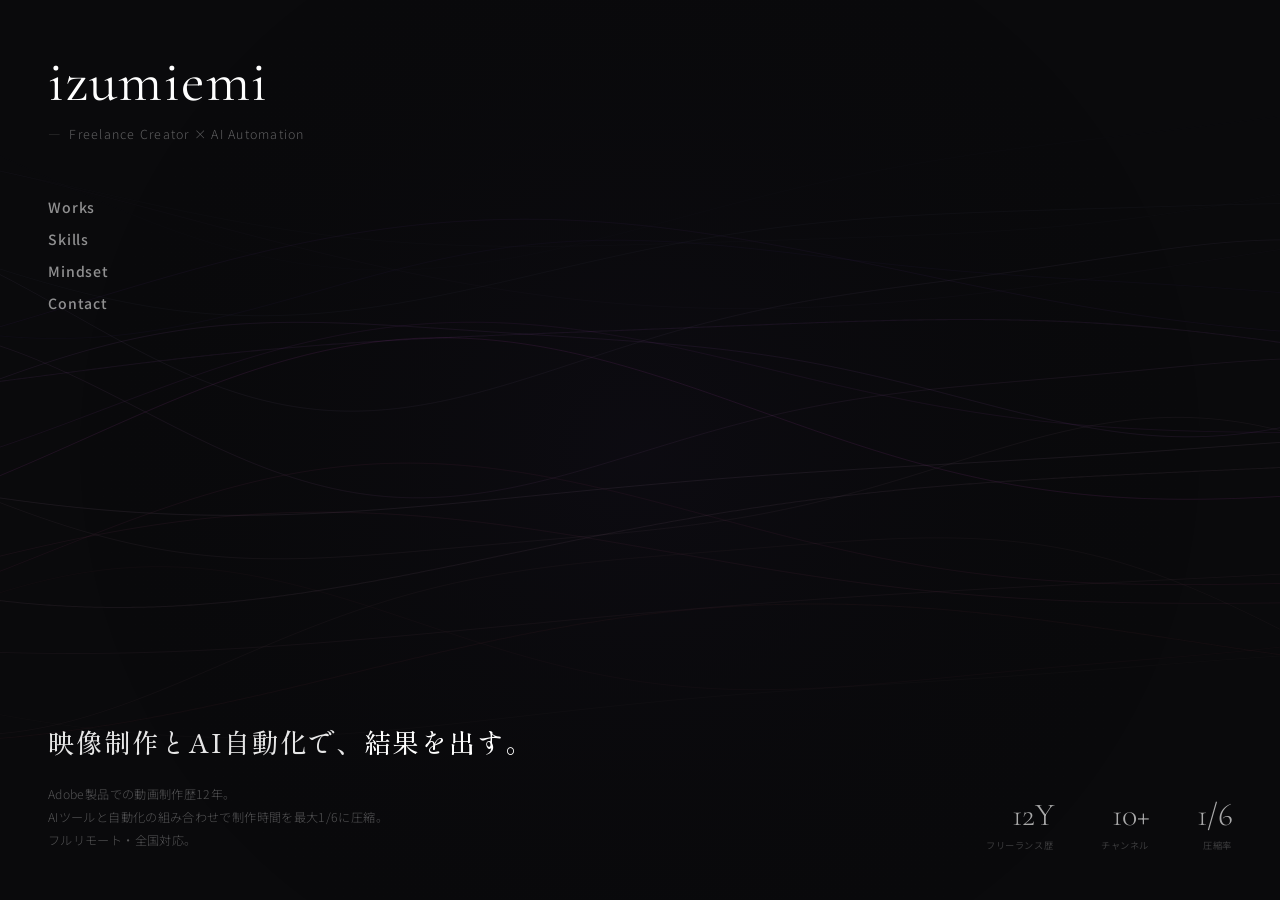
==== commit 8f5eec39: "Add files via upload" ====
--- a/index.html
+++ b/index.html
@@ -1,427 +1,288 @@
 <!DOCTYPE html>
 <html lang="ja">
 <head>
-  <meta charset="UTF-8" />
-  <meta name="viewport" content="width=device-width, initial-scale=1.0" />
-  <title>izumiemi — Freelance Creator × AI Automation</title>
-  <meta name="description" content="映像制作歴12年のフリーランスクリエイター izumiemi。Adobe製品での動画制作とAIツール・自動化の組み合わせで、制作時間を最大1/6に圧縮した実績あり。フルリモート・全国対応。" />
-  <link rel="preconnect" href="https://fonts.googleapis.com" />
-  <link rel="preconnect" href="https://fonts.gstatic.com" crossorigin />
-  <link href="https://fonts.googleapis.com/css2?family=Cormorant+Garamond:ital,wght@0,300;0,400;0,600;1,300;1,400&family=Noto+Sans+JP:wght@300;400;500&display=swap" rel="stylesheet" />
-  <link rel="stylesheet" href="style.css" />
+  <meta charset="UTF-8">
+  <meta name="viewport" content="width=device-width, initial-scale=1.0">
+  <title>izumiemi | 映像制作 × AI自動化 フリーランス</title>
+  <meta name="description" content="映像制作とAI自動化で、結果を出す。Adobe製品での動画制作歴12年。AIツールと自動化で制作時間を最大1/6に圧縮。フルリモート・全国対応のフリーランスクリエイター。">
+  <link rel="preconnect" href="https://fonts.googleapis.com">
+  <link rel="preconnect" href="https://fonts.gstatic.com" crossorigin>
+  <link href="https://fonts.googleapis.com/css2?family=Cormorant+Garamond:ital,wght@0,300;0,400;0,500;1,400&family=Noto+Sans+JP:wght@300;400;500;600&family=Shippori+Mincho:wght@400;500;600&display=swap" rel="stylesheet">
+  <style>
+    *, *::before, *::after { margin: 0; padding: 0; box-sizing: border-box; }
+    :root {
+      --font-display: "Cormorant Garamond", serif;
+      --font-mincho: "Shippori Mincho", serif;
+      --font-body: "Noto Sans JP", sans-serif;
+    }
+    html, body { width: 100%; height: 100%; overflow: hidden; }
+    body {
+      background: #0a0a0c;
+      color: #e8e8e8;
+      font-family: var(--font-body);
+      -webkit-font-smoothing: antialiased;
+    }
+    #bg-canvas {
+      position: fixed;
+      top: 0; left: 0;
+      width: 100%; height: 100%;
+      z-index: 0;
+    }
+    .home-overlay {
+      position: relative;
+      z-index: 1;
+      width: 100%; height: 100vh;
+      display: flex;
+      flex-direction: column;
+      justify-content: space-between;
+      padding: clamp(28px, 4vw, 48px);
+    }
+
+    /* Top */
+    .home-identity {
+      opacity: 0;
+      animation: fadeUp 1s ease 0.3s forwards;
+    }
+    .home-name {
+      font-family: var(--font-display);
+      font-size: clamp(2rem, 4.5vw, 3.6rem);
+      font-weight: 400;
+      letter-spacing: 0.02em;
+      line-height: 1.2;
+      color: #fff;
+    }
+    .home-tagline {
+      font-size: 0.78rem;
+      letter-spacing: 0.1em;
+      color: rgba(255,255,255,0.35);
+      margin-top: 8px;
+      font-weight: 300;
+    }
+    .home-tagline span {
+      margin-right: 4px;
+      color: rgba(255,255,255,0.2);
+    }
+
+    /* Nav */
+    .home-nav {
+      margin-top: clamp(40px, 6vh, 80px);
+      display: flex;
+      flex-direction: column;
+      gap: 12px;
+      opacity: 0;
+      animation: fadeUp 1s ease 0.6s forwards;
+    }
+    .home-nav a {
+      font-size: 0.88rem;
+      font-weight: 500;
+      color: rgba(255,255,255,0.55);
+      text-decoration: none;
+      letter-spacing: 0.06em;
+      transition: color 0.3s, transform 0.3s;
+      display: inline-block;
+      width: fit-content;
+    }
+    .home-nav a:hover {
+      color: #fff;
+      transform: translateX(6px);
+    }
+
+    /* Bottom */
+    .home-bottom {
+      display: flex;
+      justify-content: space-between;
+      align-items: flex-end;
+      opacity: 0;
+      animation: fadeUp 1s ease 0.9s forwards;
+    }
+    .home-headline { max-width: 620px; }
+    .home-headline__main {
+      font-family: var(--font-mincho);
+      font-size: clamp(1.2rem, 2.8vw, 1.65rem);
+      font-weight: 500;
+      line-height: 1.9;
+      letter-spacing: 0.08em;
+      color: rgba(255,255,255,0.9);
+    }
+    .home-headline__main em {
+      font-style: normal;
+      color: #fff;
+    }
+    .home-headline__sub {
+      font-size: 0.76rem;
+      color: rgba(255,255,255,0.3);
+      margin-top: 16px;
+      line-height: 1.9;
+      letter-spacing: 0.03em;
+      font-weight: 300;
+    }
+
+    /* Numbers */
+    .home-numbers {
+      display: flex;
+      gap: clamp(24px, 4vw, 48px);
+      align-items: flex-end;
+    }
+    .home-numbers__item { text-align: right; }
+    .home-numbers__value {
+      font-family: var(--font-display);
+      font-size: clamp(1.4rem, 2.5vw, 2rem);
+      font-weight: 300;
+      color: rgba(255,255,255,0.65);
+      line-height: 1.2;
+      letter-spacing: -0.02em;
+    }
+    .home-numbers__label {
+      font-size: 0.58rem;
+      color: rgba(255,255,255,0.2);
+      letter-spacing: 0.06em;
+      margin-top: 4px;
+      display: block;
+      white-space: nowrap;
+    }
+
+    @keyframes fadeUp {
+      from { opacity: 0; transform: translateY(16px); }
+      to { opacity: 1; transform: translateY(0); }
+    }
+
+    @media (max-width: 768px) {
+      .home-bottom {
+        flex-direction: column;
+        gap: 36px;
+        align-items: flex-start;
+      }
+      .home-numbers { align-items: flex-start; gap: 20px; }
+      .home-numbers__item { text-align: left; }
+    }
+    @media (max-width: 480px) {
+      .home-nav { gap: 10px; }
+      .home-nav a { font-size: 0.84rem; }
+    }
+  </style>
 </head>
 <body>
 
-  <!-- ================================================
-       NAVIGATION
-  ================================================ -->
-  <nav class="nav" id="nav">
-    <a href="#hero" class="nav__brand">izumiemi</a>
-    <ul class="nav__list" id="navList">
-      <li><a href="#strengths" class="nav__link" data-section="strengths">強み</a></li>
-      <li><a href="#works"     class="nav__link" data-section="works">実績</a></li>
-      <li><a href="#skills"    class="nav__link" data-section="skills">スキル</a></li>
-      <li><a href="#mindset"   class="nav__link" data-section="mindset">マインドセット</a></li>
-      <li><a href="#contact"   class="nav__link" data-section="contact">お問い合わせ</a></li>
-    </ul>
-    <button class="nav__hamburger" id="navHamburger" aria-label="メニューを開く" aria-expanded="false">
-      <span></span><span></span><span></span>
-    </button>
-  </nav>
-
-  <!-- ================================================
-       HERO
-  ================================================ -->
-  <section class="hero" id="hero">
-    <div class="hero__content">
-      <p class="hero__sub">Freelance Creator × AI Automation</p>
-      <h1 class="hero__title">映像制作とAI自動化で、<br>結果を出す。</h1>
-      <p class="hero__body">
-        Adobe製品での動画制作歴12年（2026/03時点）。<br>
-        AIツールと自動化の組み合わせで<br>
-        制作時間を最大1/6に圧縮した実績あり。<br>
-        フルリモート・全国対応。
-      </p>
-      <div class="hero__cta">
-        <a href="#contact" class="btn btn--primary">お仕事のご相談</a>
-        <a href="#works"   class="btn btn--ghost">実績を見る</a>
+  <canvas id="bg-canvas"></canvas>
+
+  <div class="home-overlay">
+    <div>
+      <div class="home-identity">
+        <h1 class="home-name">izumiemi</h1>
+        <p class="home-tagline"><span>—</span> Freelance Creator × AI Automation</p>
+      </div>
+      <nav class="home-nav">
+        <a href="works.html">Works</a>
+        <a href="skills.html">Skills</a>
+        <a href="mindset.html">Mindset</a>
+        <a href="contact.html">Contact</a>
+      </nav>
+    </div>
+
+    <div class="home-bottom">
+      <div class="home-headline">
+        <p class="home-headline__main">映像制作とAI自動化で、<em>結果を出す。</em></p>
+        <p class="home-headline__sub">
+          Adobe製品での動画制作歴12年。<br>
+          AIツールと自動化の組み合わせで制作時間を最大1/6に圧縮。<br>
+          フルリモート・全国対応。
+        </p>
+      </div>
+      <div class="home-numbers">
+        <div class="home-numbers__item">
+          <span class="home-numbers__value">12Y</span>
+          <span class="home-numbers__label">フリーランス歴</span>
+        </div>
+        <div class="home-numbers__item">
+          <span class="home-numbers__value">10+</span>
+          <span class="home-numbers__label">チャンネル</span>
+        </div>
+        <div class="home-numbers__item">
+          <span class="home-numbers__value">1/6</span>
+          <span class="home-numbers__label">圧縮率</span>
+        </div>
       </div>
     </div>
-    <div class="hero__stats">
-      <div class="stat">
-        <span class="stat__num">12年</span>
-        <span class="stat__label">フリーランス歴</span>
-      </div>
-      <div class="stat">
-        <span class="stat__num">10+</span>
-        <span class="stat__label">担当チャンネル数</span>
-      </div>
-      <div class="stat">
-        <span class="stat__num">1/6</span>
-        <span class="stat__label">制作時間の圧縮率</span>
-      </div>
-      <div class="stat">
-        <span class="stat__num">100%</span>
-        <span class="stat__label">フルリモート対応</span>
-      </div>
-    </div>
-  </section>
-
-  <!-- ================================================
-       01 STRENGTHS
-  ================================================ -->
-  <section class="sec" id="strengths">
-    <div class="sec__header">
-      <span class="sec__num">01</span>
-      <div class="sec__head-text">
-        <p class="sec__label">STRENGTHS</p>
-        <h2 class="sec__title">できること</h2>
-      </div>
-    </div>
-
-    <div class="strengths-grid">
-
-      <div class="s-card">
-        <span class="s-card__badge s-card__badge--pro">PRO LEVEL</span>
-        <h3 class="s-card__title">映像制作・動画編集</h3>
-        <p class="s-card__text">
-          Adobe Premiere Pro・After Effects・Photoshopを駆使した高品質な動画編集。
-          モーショングラフィックス制作からYouTube投稿まで一貫対応。
-          10チャンネル以上のディレクション実績あり。
-        </p>
-      </div>
-
-      <div class="s-card">
-        <span class="s-card__badge s-card__badge--ai">AI COLLAB</span>
-        <h3 class="s-card__title">AI映像・音声制作</h3>
-        <p class="s-card__text">
-          ElevenLabsによる音声生成、HeyGenによるリップシンク動画、
-          Kling・WANによるAI動画生成を組み合わせ、
-          フルAI制作の映像コンテンツを制作可能。
-        </p>
-      </div>
-
-      <div class="s-card">
-        <span class="s-card__badge s-card__badge--ai">AI COLLAB</span>
-        <h3 class="s-card__title">業務自動化・ツール開発</h3>
-        <p class="s-card__text">
-          AdobeのPhotoshop Script、After EffectsのScript・Expressionsによる
-          制作フロー自動化に加え、Google Apps Script・Pythonを活用した
-          業務フローの自動化にも対応。字幕生成Webアプリやデスクトップアプリなど、
-          実務で使えるツールの開発実績あり。
-        </p>
-      </div>
-
-    </div>
-  </section>
-
-  <!-- ================================================
-       02 WORKS
-  ================================================ -->
-  <section class="sec sec--alt" id="works">
-    <div class="sec__header">
-      <span class="sec__num">02</span>
-      <div class="sec__head-text">
-        <p class="sec__label">WORKS</p>
-        <h2 class="sec__title">主な実績</h2>
-      </div>
-    </div>
-
-    <div class="works-list">
-
-      <article class="work-item">
-        <div class="work-item__left">
-          <span class="work-item__num">01</span>
-        </div>
-        <div class="work-item__body">
-          <h3 class="work-item__title">YouTubeチャンネル運営・動画制作（7年）</h3>
-          <p class="work-item__text">
-            10チャンネル以上のオープニング・エンディング・テロップ素材の制作とディレクション。
-            Photoshop ScriptとAfter EffectsのScript・Expressionsを活用し、制作フローを自動化。
-            制作時間を1/6に圧縮した。
-          </p>
-          <div class="tags">
-            <span class="tag">Premiere Pro</span>
-            <span class="tag">After Effects</span>
-            <span class="tag">自動化</span>
-          </div>
-        </div>
-      </article>
-
-      <article class="work-item">
-        <div class="work-item__left">
-          <span class="work-item__num">02</span>
-        </div>
-        <div class="work-item__body">
-          <h3 class="work-item__title">capture_man — 自動動画キャプチャツール</h3>
-          <p class="work-item__text">
-            Pythonを用いてローカル内の動画を指定秒数間隔でキャプチャし保存するデスクトップアプリを開発。
-            動画構成などの確認作業の時短に対応。インストーラーで導入可能。
-            Python環境の別途構築は不要。
-          </p>
-          <div class="tags">
-            <span class="tag">Python</span>
-            <span class="tag">デスクトップアプリ</span>
-            <span class="tag">業務効率化</span>
-          </div>
-        </div>
-      </article>
-
-      <article class="work-item">
-        <div class="work-item__left">
-          <span class="work-item__num">03</span>
-        </div>
-        <div class="work-item__body">
-          <h3 class="work-item__title">CaptionPaster — 字幕貼り付け自動化ツール</h3>
-          <p class="work-item__text">
-            Premiere Proへのシナリオコピー＆ペースト作業を自動化するWebアプリを自作・実運用中。
-            手作業では煩雑だった字幕入力フローをツール化し、編集作業の効率を大幅に改善。
-            ブラウザから使えるWebアプリとして動作。
-          </p>
-          <div class="tags">
-            <span class="tag">Python</span>
-            <span class="tag">Webアプリ</span>
-            <span class="tag">Premiere Pro連携</span>
-          </div>
-        </div>
-      </article>
-
-      <article class="work-item">
-        <div class="work-item__left">
-          <span class="work-item__num">04</span>
-        </div>
-        <div class="work-item__body">
-          <h3 class="work-item__title">AIフル活用チャンネルの映像制作</h3>
-          <p class="work-item__text">
-            ElevenLabsの音声合成、HeyGenのリップシンク、Kling等のAI動画生成を組み合わせた
-            長尺のYouTube動画を制作。AIツールの選定から編集・納品まで一貫対応。
-          </p>
-          <div class="tags">
-            <span class="tag">HeyGen</span>
-            <span class="tag">ElevenLabs</span>
-            <span class="tag">Kling</span>
-          </div>
-        </div>
-      </article>
-
-    </div>
-  </section>
-
-  <!-- ================================================
-       03 SKILLS
-  ================================================ -->
-  <section class="sec" id="skills">
-    <div class="sec__header">
-      <span class="sec__num">03</span>
-      <div class="sec__head-text">
-        <p class="sec__label">SKILLS</p>
-        <h2 class="sec__title">スキルセット</h2>
-      </div>
-    </div>
-
-    <div class="skills-grid">
-
-      <div class="skill-cat">
-        <div class="skill-cat__head">
-          <span class="skill-cat__badge skill-cat__badge--pro">Professional</span>
-          <h3 class="skill-cat__name">映像制作</h3>
-        </div>
-        <div class="tags tags--loose">
-          <span class="tag">Adobe Premiere Pro</span>
-          <span class="tag">After Effects</span>
-          <span class="tag">Photoshop</span>
-          <span class="tag">Illustrator</span>
-          <span class="tag">YouTube 運用</span>
-          <span class="tag">動画ディレクション</span>
-          <span class="tag">モーショングラフィックス</span>
-        </div>
-      </div>
-
-      <div class="skill-cat">
-        <div class="skill-cat__head">
-          <span class="skill-cat__badge skill-cat__badge--ai">AI Collab</span>
-          <h3 class="skill-cat__name">AI映像・音声</h3>
-        </div>
-        <div class="tags tags--loose">
-          <span class="tag">HeyGen</span>
-          <span class="tag">ElevenLabs</span>
-          <span class="tag">Kling</span>
-          <span class="tag">WAN</span>
-          <span class="tag">ComfyUI</span>
-          <span class="tag">Stable Diffusion</span>
-          <span class="tag">Vrew</span>
-        </div>
-      </div>
-
-      <div class="skill-cat">
-        <div class="skill-cat__head">
-          <span class="skill-cat__badge skill-cat__badge--ai">AI Collab</span>
-          <h3 class="skill-cat__name">自動化・開発</h3>
-        </div>
-        <div class="tags tags--loose">
-          <span class="tag">Google Apps Script</span>
-          <span class="tag">Python</span>
-          <span class="tag">Docker</span>
-          <span class="tag">FastAPI</span>
-          <span class="tag">Claude API</span>
-          <span class="tag">ChatGPT API</span>
-          <span class="tag">WordPress</span>
-        </div>
-      </div>
-
-    </div>
-
-    <p class="skills-note">
-      <strong>「AI協働」について</strong>
-      自動化・開発領域はAIと協働しながら実装しています。
-      コードの保守・修正・機能追加まで対応可能で、実際に動くプロダクトを納品した実績があります。
-    </p>
-  </section>
-
-  <!-- ================================================
-       04 MINDSET
-  ================================================ -->
-  <section class="sec sec--alt" id="mindset">
-    <div class="sec__header">
-      <span class="sec__num">04</span>
-      <div class="sec__head-text">
-        <p class="sec__label">MINDSET</p>
-        <h2 class="sec__title">My Creative Mindset</h2>
-      </div>
-    </div>
-
-    <p class="mindset-lead">
-      スキルは進化する。でも、仕事に向き合う姿勢は変わらない。
-    </p>
-
-    <div class="mindset-articles">
-
-      <article class="mindset-article">
-        <h3 class="mindset-article__title">映像制作について</h3>
-        <div class="mindset-article__body">
-          <p>チャンネルや動画の特性に合わせて、配色・テロップの可読性・テンポ感を細かく調整しています。子供向けとシニア向けでは、最適な配色もテンポも当然異なります。届ける相手が違えば、作り方も変わる。その前提を常に意識しています。</p>
-          <p>編集作業では、1フレームに拘ります。例えばテロップの表示タイミングとシーンの切り替わりが1フレームでもずれていると、視聴者は言語化できない違和感を覚えます。その「なんとなく気持ち悪い」を生まないことが、プロの編集だと考えています。</p>
-          <p>音量調整においては、競合となるベンチマークチャンネルを分析し、同等の音量感に合わせます。視聴者は似たジャンルの動画を続けて観る傾向があるため、音量に違和感がないことは、離脱を防ぎ、コンテンツそのものに集中してもらうための地味だけれど重要な配慮です。</p>
-        </div>
-      </article>
-
-      <article class="mindset-article">
-        <h3 class="mindset-article__title">AIとの協働について</h3>
-        <div class="mindset-article__body">
-          <p>AIはあくまでも道具の一つとして捉えています。</p>
-          <p>ただし、ただの便利ツールではなく、時にアイディアをくれる存在でもあります。いわば人間の脳を拡張してくれるもの。最終的な判断や方向性を決めるのは自分自身ですが、AIとの対話を通じて、一人では辿り着けなかった選択肢に気づくことも少なくありません。</p>
-          <p>使いこなすのは、あくまで人間。その前提を忘れずに、AIの力を最大限引き出すことを心がけています。</p>
-        </div>
-      </article>
-
-      <article class="mindset-article">
-        <h3 class="mindset-article__title">自動化について</h3>
-        <div class="mindset-article__body">
-          <p>自動化にこだわる理由は、単なる時短だけではありません。</p>
-          <p>自動化すると、品質が固定されます。手作業で起きるばらつきやミスがなくなり、常に一定のクオリティを維持できる。これが一つ目のメリットです。</p>
-          <p>そしてもう一つ、私が最も大きいと考えているのは、比較的スキルのない初学者でも、現場の編集者と同等のクオリティで戦力になれるという点です。自分しかできない作業を減らし、チームとして回せる体制を作る。自動化とは、属人性を排除し、制作体制そのものを強くする手段だと考えています。</p>
-        </div>
-      </article>
-
-      <article class="mindset-article">
-        <h3 class="mindset-article__title">フリーランスとして</h3>
-        <div class="mindset-article__body">
-          <p>動画制作を始めたきっかけは、自分の意志ではありませんでした。パソコンが得意だという理由で声がかかり、Premiere Proを2週間学んだ直後に最初の仕事を受けました。準備期間を決めたのはクライアントの判断でしたが、結果的にその「まず飛び込んで、走りながら覚える」という経験が、12年経った今でも自分の仕事のベースになっています。</p>
-          <p>振り返ると、自分でキャリアの方向性を決めたことはほとんどありません。動画制作も、AI活用も、自動化も、周囲の方々に求められる中で身についたものです。仕事を選ぶというよりも、仕事に呼んでもらっている感覚が近い。そして不思議なことに、呼ばれた先で得たスキルや経験が、その後の自分に必要なパーツだったと気づくことがしばしばあります。だから私は、声をかけていただいた仕事に対して、全力で応えることを大切にしています。</p>
-          <p>その現場の中で、既存のツールでは解決できない不便に何度もぶつかってきました。字幕入力の手間、動画構成の確認作業、繰り返しの単純作業。そのたびに「無いなら作ればいい」と考え、自分の手で解決してきました。CaptionPasterもcapture_manも、誰かの「これ面倒だな」から生まれたツールです。不便を放置せず、形にする。この習慣が、映像制作者としての自分の領域を自動化やツール開発へと広げてくれました。</p>
-          <p>12年前はPremiere Proしか使えない動画編集者でした。そこからAfter Effects、AIツール、Python、業務自動化と、必要に迫られるたびに新しい技術を取り込んできました。変化を恐れるよりも、変化の中に次の武器を見つける方が性に合っています。映像制作という軸は変わりませんが、その周辺に広がるスキルは、これからも増え続けると思います。</p>
-        </div>
-      </article>
-
-    </div>
-  </section>
-
-  <!-- ================================================
-       05 CONTACT
-  ================================================ -->
-  <section class="sec contact-sec" id="contact">
-    <div class="sec__header">
-      <span class="sec__num">05</span>
-      <div class="sec__head-text">
-        <p class="sec__label">CONTACT</p>
-        <h2 class="sec__title">お仕事のご相談</h2>
-      </div>
-    </div>
-
-    <div class="contact-layout">
-
-      <!-- Info -->
-      <div class="contact-info">
-        <p class="contact-info__text">
-          動画制作・AI自動化・業務効率化など、<br>
-          まずはお気軽にご連絡ください。<br>
-          フルリモートで全国対応しています。
-        </p>
-        <a href="mailto:copy.con.file.txt@gmail.com" class="contact-info__email">
-          <svg width="14" height="14" viewBox="0 0 24 24" fill="none" stroke="currentColor" stroke-width="1.5" stroke-linecap="round" stroke-linejoin="round" aria-hidden="true">
-            <rect x="2" y="4" width="20" height="16" rx="2"/>
-            <path d="m22 7-8.97 5.7a1.94 1.94 0 0 1-2.06 0L2 7"/>
-          </svg>
-          copy.con.file.txt@gmail.com
-        </a>
-      </div>
-
-      <!-- Form -->
-      <form class="contact-form" id="contactForm" novalidate>
-
-        <div class="form-row">
-          <div class="form-group">
-            <label class="form-label" for="fname">お名前 <span class="form-req">*</span></label>
-            <input class="form-input" type="text" id="fname" name="name" placeholder="山田 太郎" autocomplete="name" required />
-          </div>
-          <div class="form-group">
-            <label class="form-label" for="femail">メールアドレス <span class="form-req">*</span></label>
-            <input class="form-input" type="email" id="femail" name="email" placeholder="example@email.com" autocomplete="email" required />
-          </div>
-        </div>
-
-        <div class="form-group">
-          <label class="form-label" for="fsubject">件名</label>
-          <input class="form-input" type="text" id="fsubject" name="subject" placeholder="お仕事のご相談" />
-        </div>
-
-        <div class="form-group">
-          <label class="form-label" for="fmessage">メッセージ <span class="form-req">*</span></label>
-          <textarea class="form-textarea" id="fmessage" name="message" placeholder="ご依頼内容やご質問をお書きください。" required></textarea>
-        </div>
-
-        <div class="form-success" id="formSuccess" role="alert" aria-live="polite">
-          ありがとうございます。メールアプリが開きます。<br>
-          内容をご確認の上、送信してください。
-        </div>
-
-        <div class="form-error" id="formError" role="alert" aria-live="polite">
-          お名前・メールアドレス・メッセージは必須項目です。
-        </div>
-
-        <button class="btn btn--submit" type="submit">
-          送信する
-          <svg width="16" height="16" viewBox="0 0 24 24" fill="none" stroke="currentColor" stroke-width="1.5" stroke-linecap="round" stroke-linejoin="round" aria-hidden="true">
-            <path d="M5 12h14M12 5l7 7-7 7"/>
-          </svg>
-        </button>
-
-      </form>
-    </div>
-  </section>
-
-  <!-- ================================================
-       FOOTER
-  ================================================ -->
-  <footer class="footer">
-    <div class="footer__inner">
-      <p class="footer__copy">&copy; 2026 izumiemi All Rights Reserved.</p>
-      <a href="mailto:copy.con.file.txt@gmail.com" class="footer__email">
-        copy.con.file.txt@gmail.com
-      </a>
-    </div>
-  </footer>
-
-  <script src="main.js"></script>
+  </div>
+
+  <script>
+    (() => {
+      const canvas = document.getElementById("bg-canvas");
+      const ctx = canvas.getContext("2d");
+      let w, h, time = 0, animId;
+      let mouse = { x: 0.5, y: 0.5 };
+
+      function resize() {
+        const dpr = Math.min(window.devicePixelRatio || 1, 2);
+        w = window.innerWidth; h = window.innerHeight;
+        canvas.width = w * dpr; canvas.height = h * dpr;
+        canvas.style.width = w + "px"; canvas.style.height = h + "px";
+        ctx.setTransform(dpr, 0, 0, dpr, 0, 0);
+      }
+      window.addEventListener("resize", resize);
+      resize();
+
+      window.addEventListener("mousemove", (e) => {
+        mouse.x = e.clientX / w; mouse.y = e.clientY / h;
+      });
+
+      const waves = [];
+      const waveCount = 22;
+      for (let i = 0; i < waveCount; i++) {
+        const t = i / waveCount;
+        waves.push({
+          yOffset: 0.2 + t * 0.6,
+          amplitude: 35 + Math.random() * 55,
+          frequency: 0.002 + Math.random() * 0.003,
+          speed: 0.008 + Math.random() * 0.012,
+          phase: Math.random() * Math.PI * 2,
+          alpha: 0.03 + (1 - Math.abs(t - 0.5) * 2) * 0.1,
+          hue: 235 + i * 5.5,
+          thickness: 0.6 + Math.random() * 0.5,
+        });
+      }
+
+      function drawWave(wave, t) {
+        ctx.beginPath();
+        const mxInf = (mouse.x - 0.5) * 40;
+        const myInf = (mouse.y - 0.5) * 25;
+        for (let x = -20; x <= w + 20; x += 3) {
+          const nx = x / w;
+          const baseY = h * wave.yOffset;
+          const y1 = Math.sin(x * wave.frequency + t * wave.speed + wave.phase) * wave.amplitude;
+          const y2 = Math.sin(x * wave.frequency * 1.7 + t * wave.speed * 0.6 + wave.phase * 1.4) * wave.amplitude * 0.35;
+          const y3 = Math.sin(x * wave.frequency * 0.4 + t * wave.speed * 1.2) * wave.amplitude * 0.2;
+          const dx = nx - mouse.x;
+          const dy = (baseY / h) - mouse.y;
+          const dist = Math.sqrt(dx * dx + dy * dy);
+          const push = Math.exp(-dist * dist * 6) * (mxInf + myInf);
+          const y = baseY + y1 + y2 + y3 + push;
+          x === -20 ? ctx.moveTo(x, y) : ctx.lineTo(x, y);
+        }
+        const hue = wave.hue + Math.sin(t * 0.003) * 12;
+        const sat = 35 + Math.sin(t * 0.004 + wave.phase) * 20;
+        ctx.strokeStyle = `hsla(${hue}, ${sat}%, 55%, ${wave.alpha})`;
+        ctx.lineWidth = wave.thickness;
+        ctx.stroke();
+      }
+
+      function animate() {
+        time++;
+        ctx.clearRect(0, 0, w, h);
+        const grd = ctx.createRadialGradient(w * mouse.x, h * mouse.y, 0, w * mouse.x, h * mouse.y, w * 0.45);
+        grd.addColorStop(0, "rgba(50, 30, 90, 0.07)");
+        grd.addColorStop(1, "rgba(0,0,0,0)");
+        ctx.fillStyle = grd;
+        ctx.fillRect(0, 0, w, h);
+        waves.forEach((wave) => drawWave(wave, time));
+        animId = requestAnimationFrame(animate);
+      }
+      animate();
+
+      document.addEventListener("visibilitychange", () => {
+        if (document.hidden) cancelAnimationFrame(animId); else animate();
+      });
+    })();
+  </script>
 </body>
-</html>+</html>
